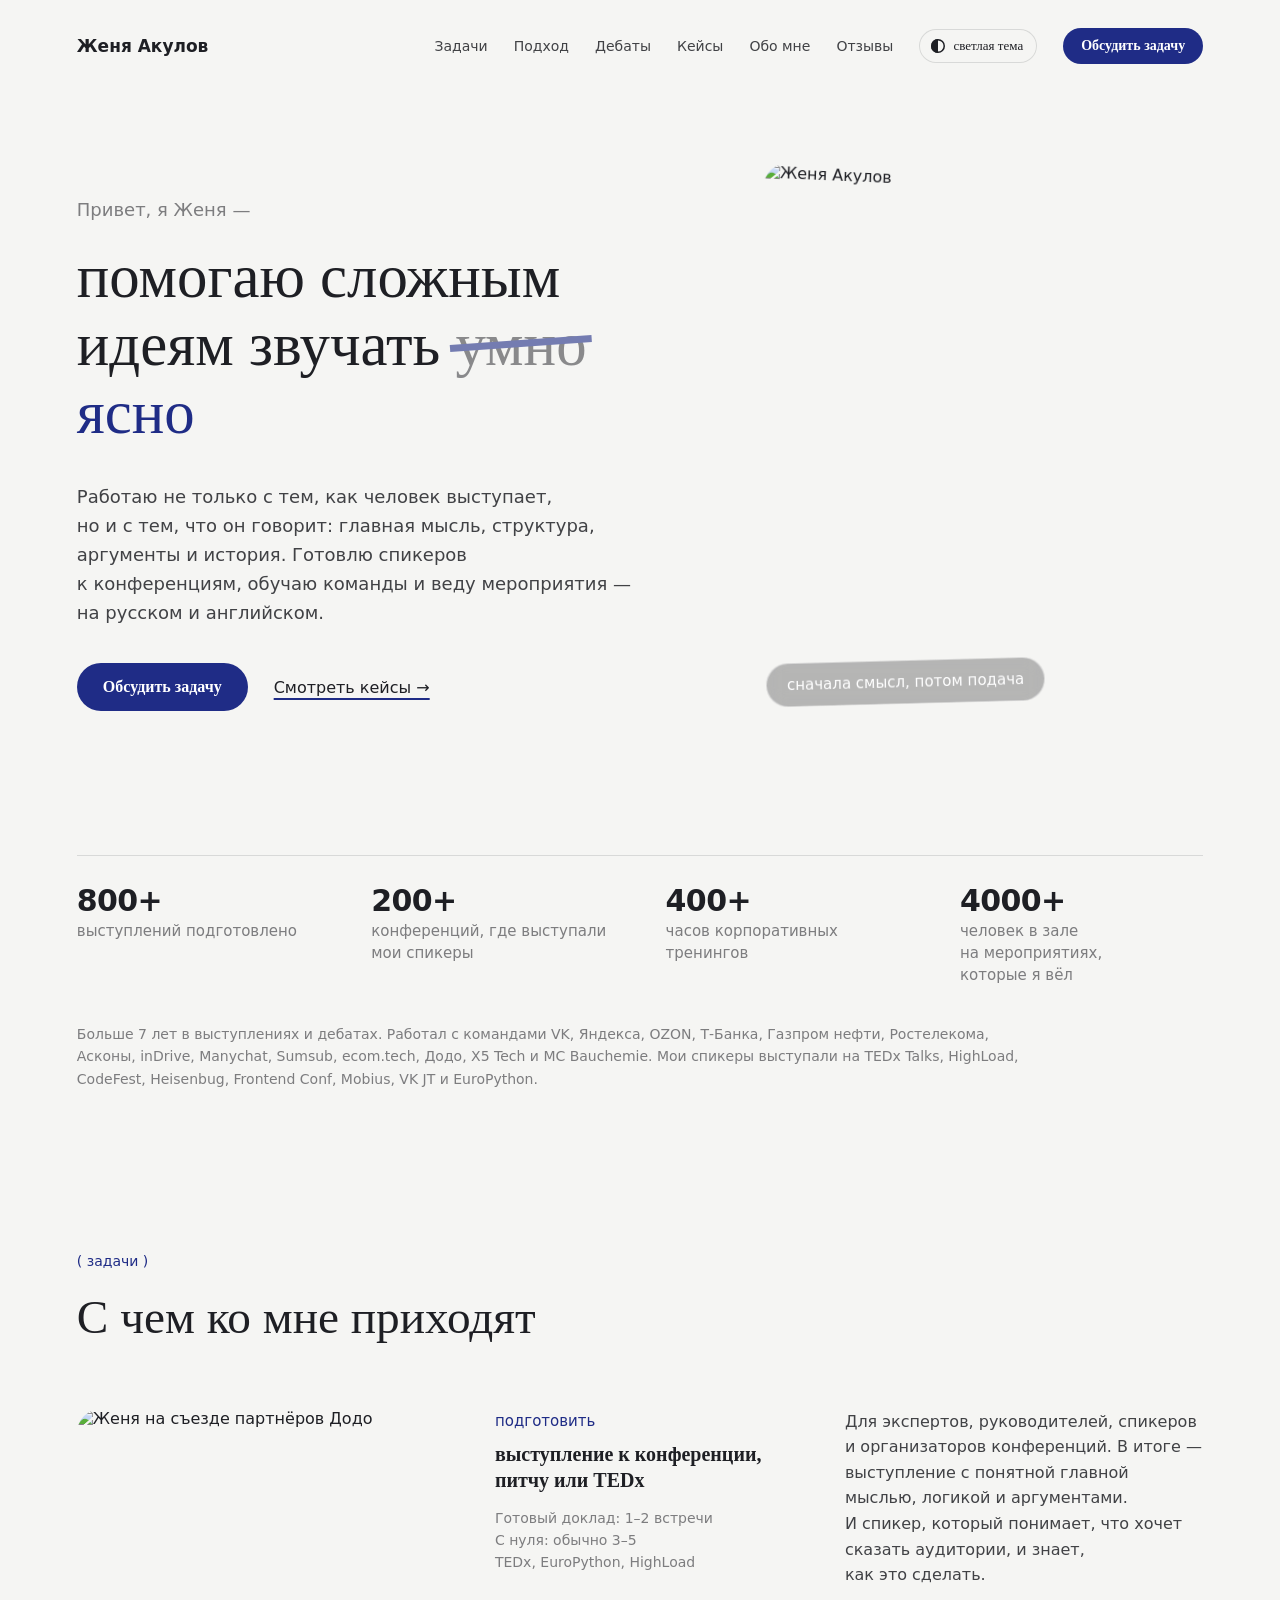
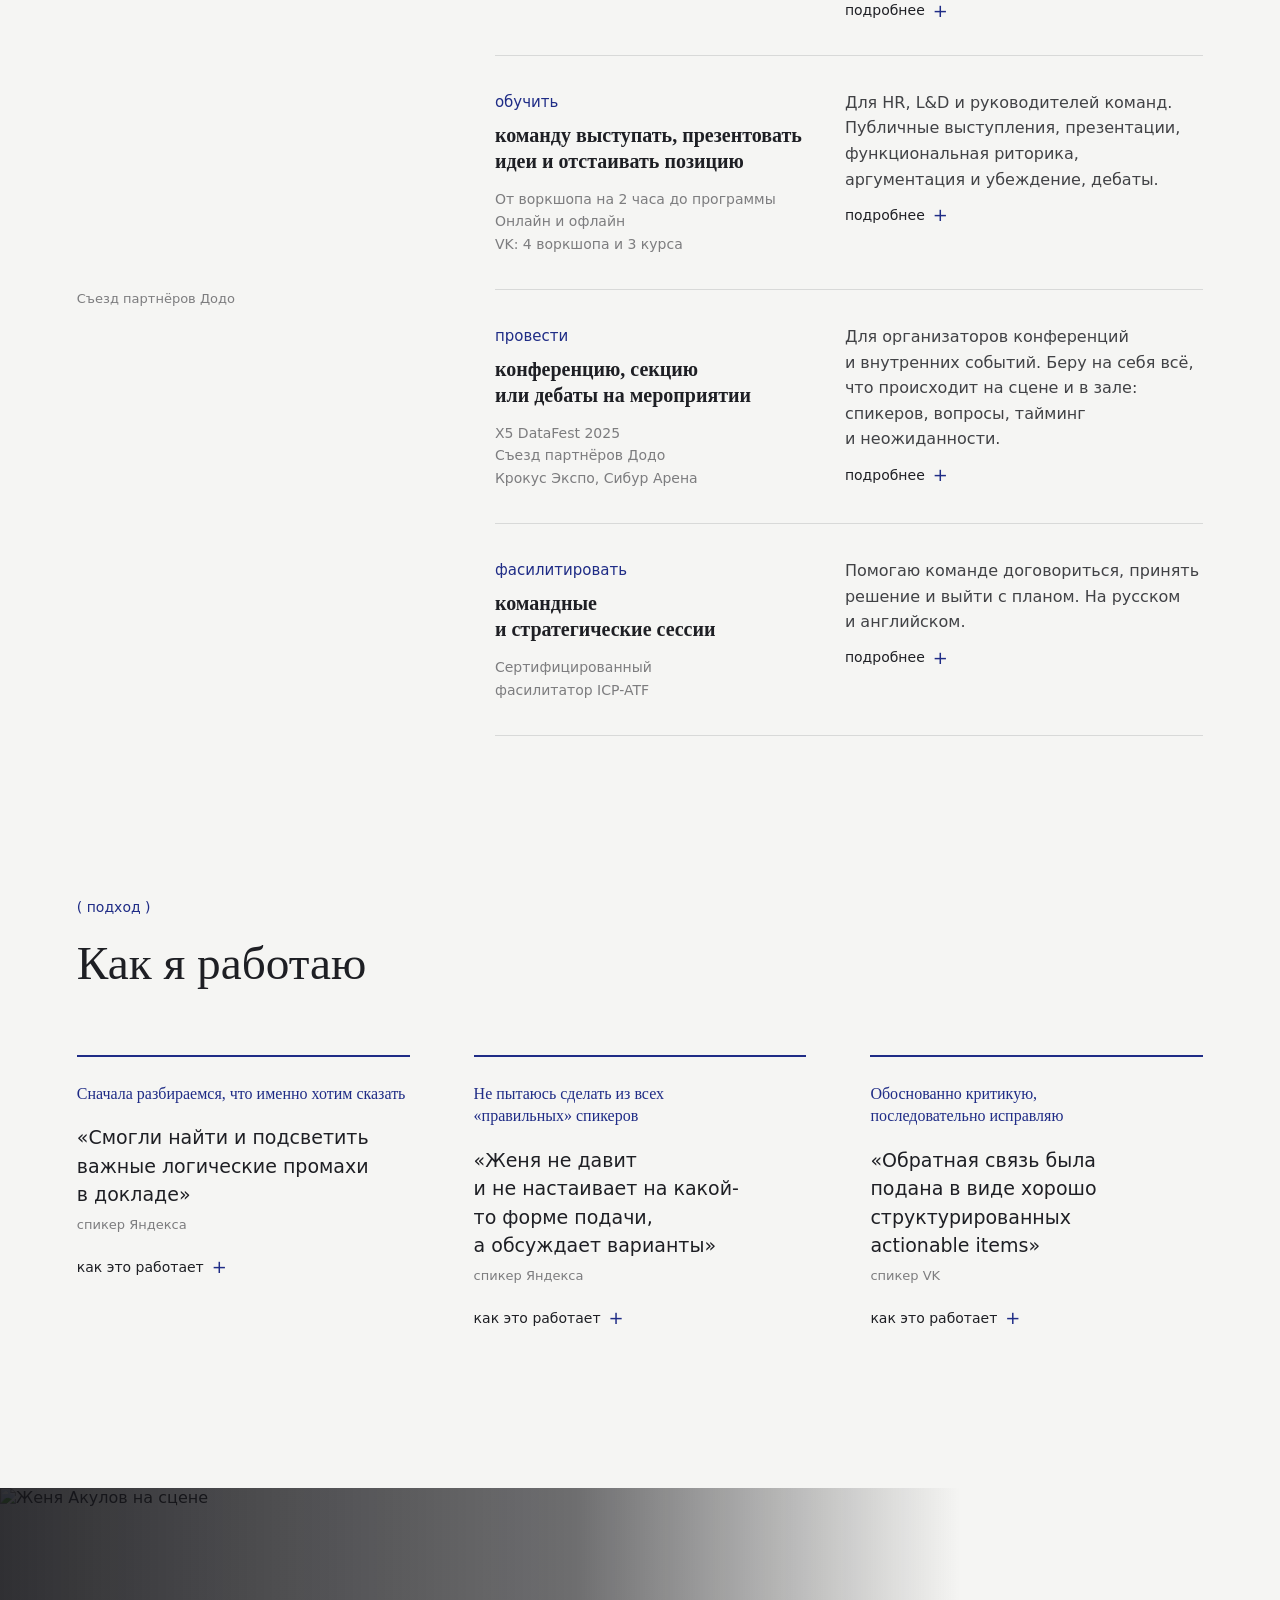
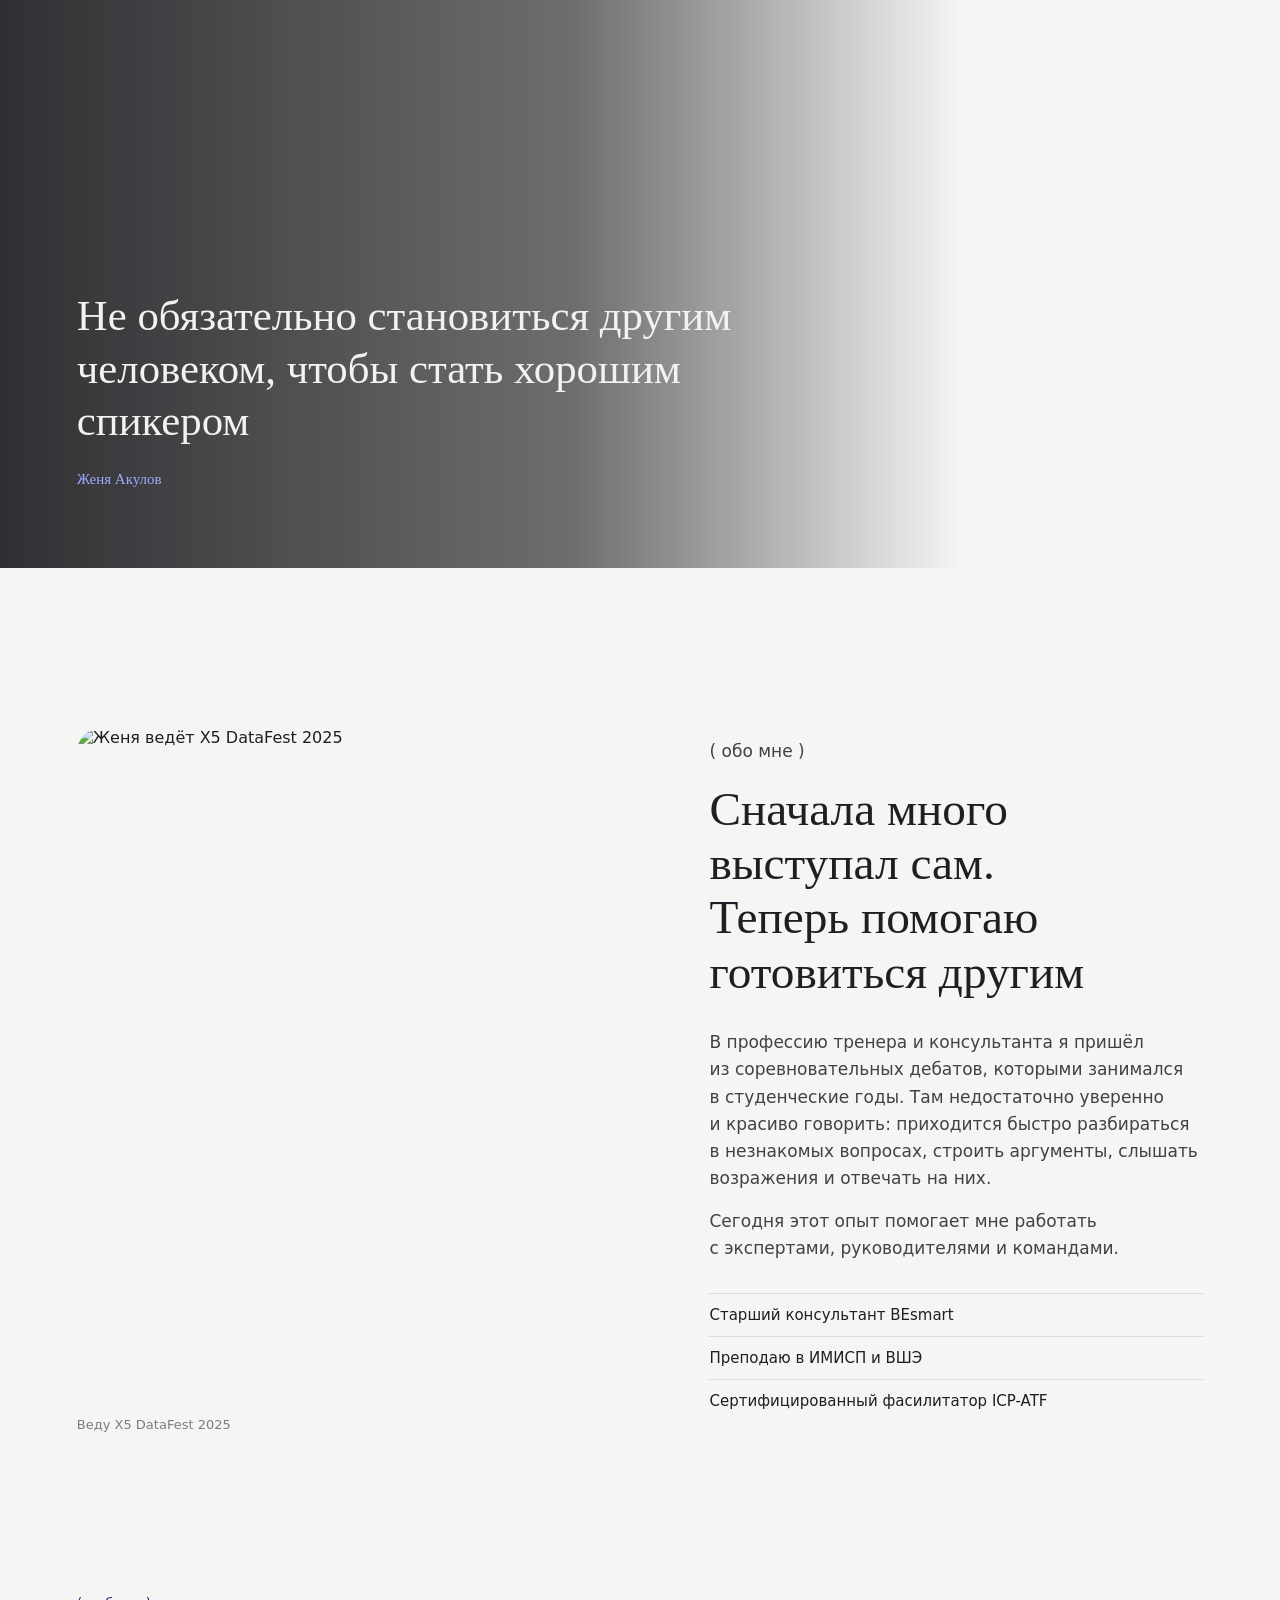
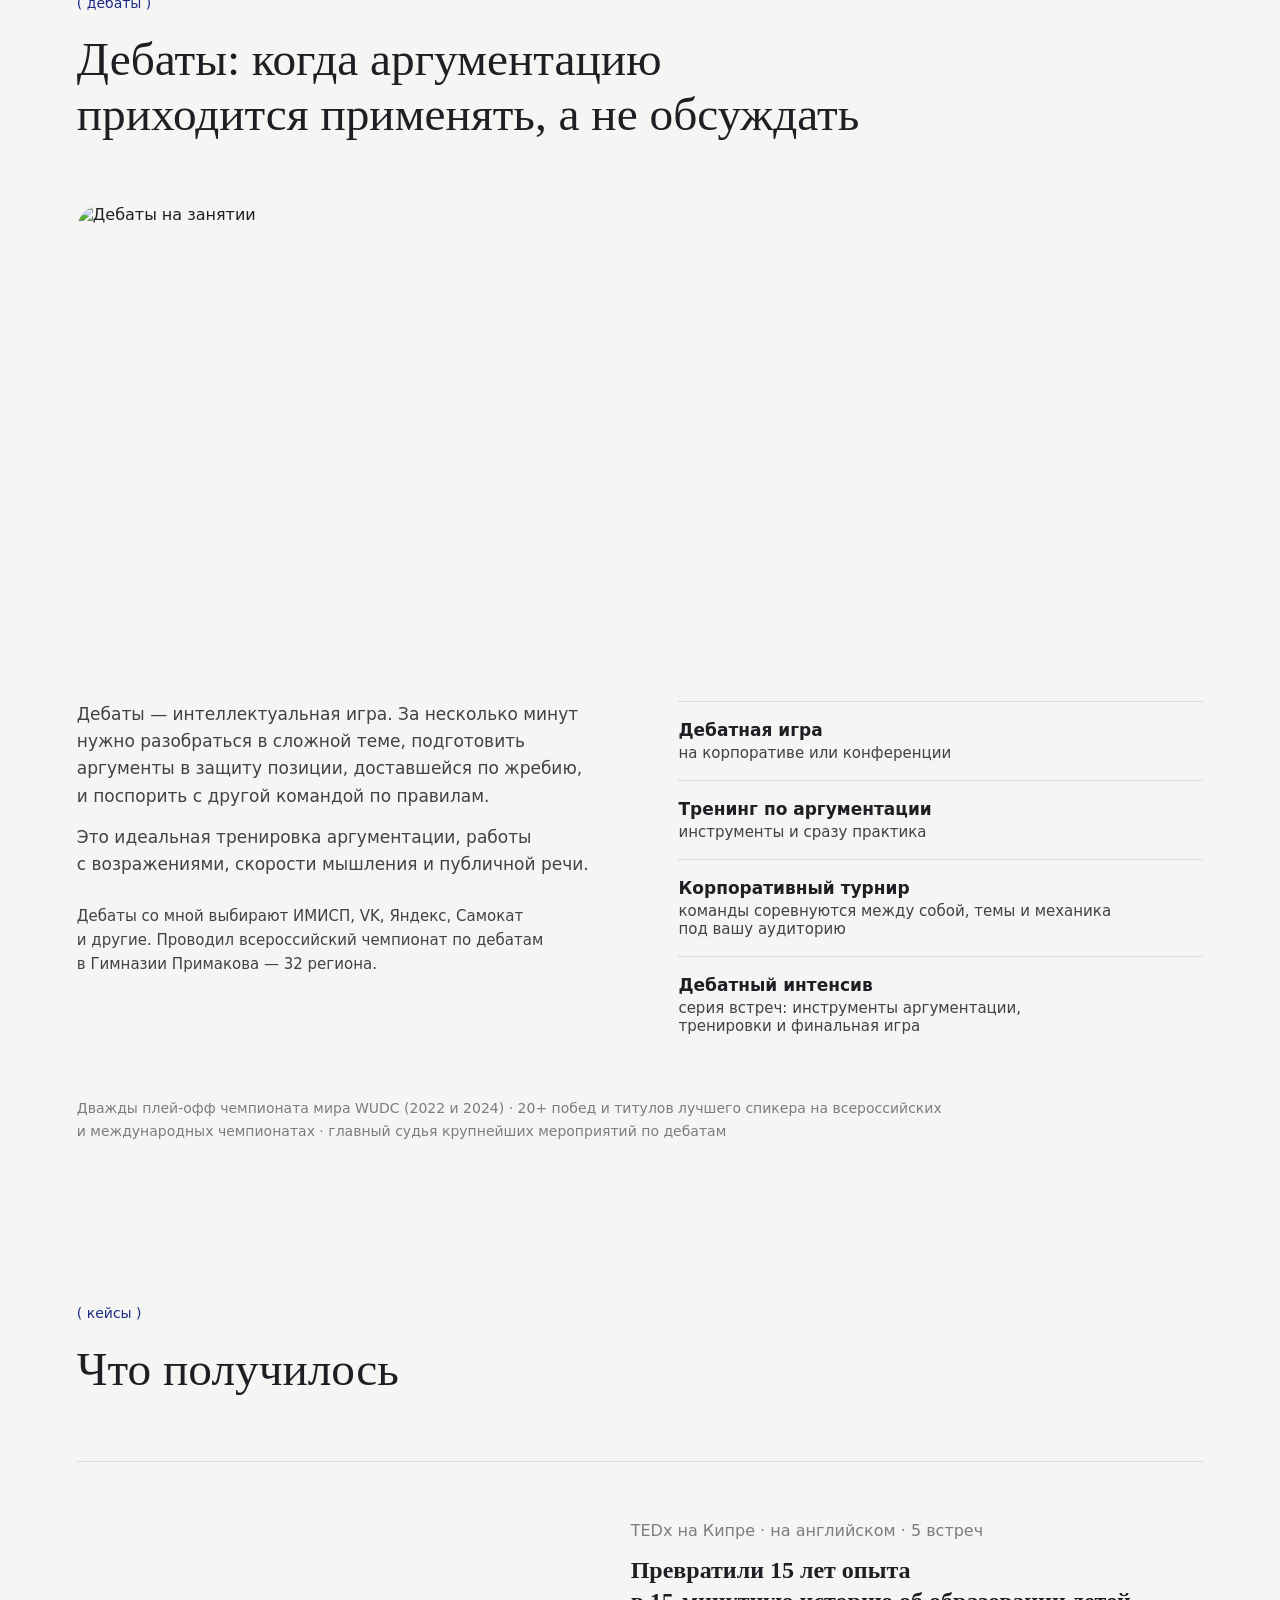
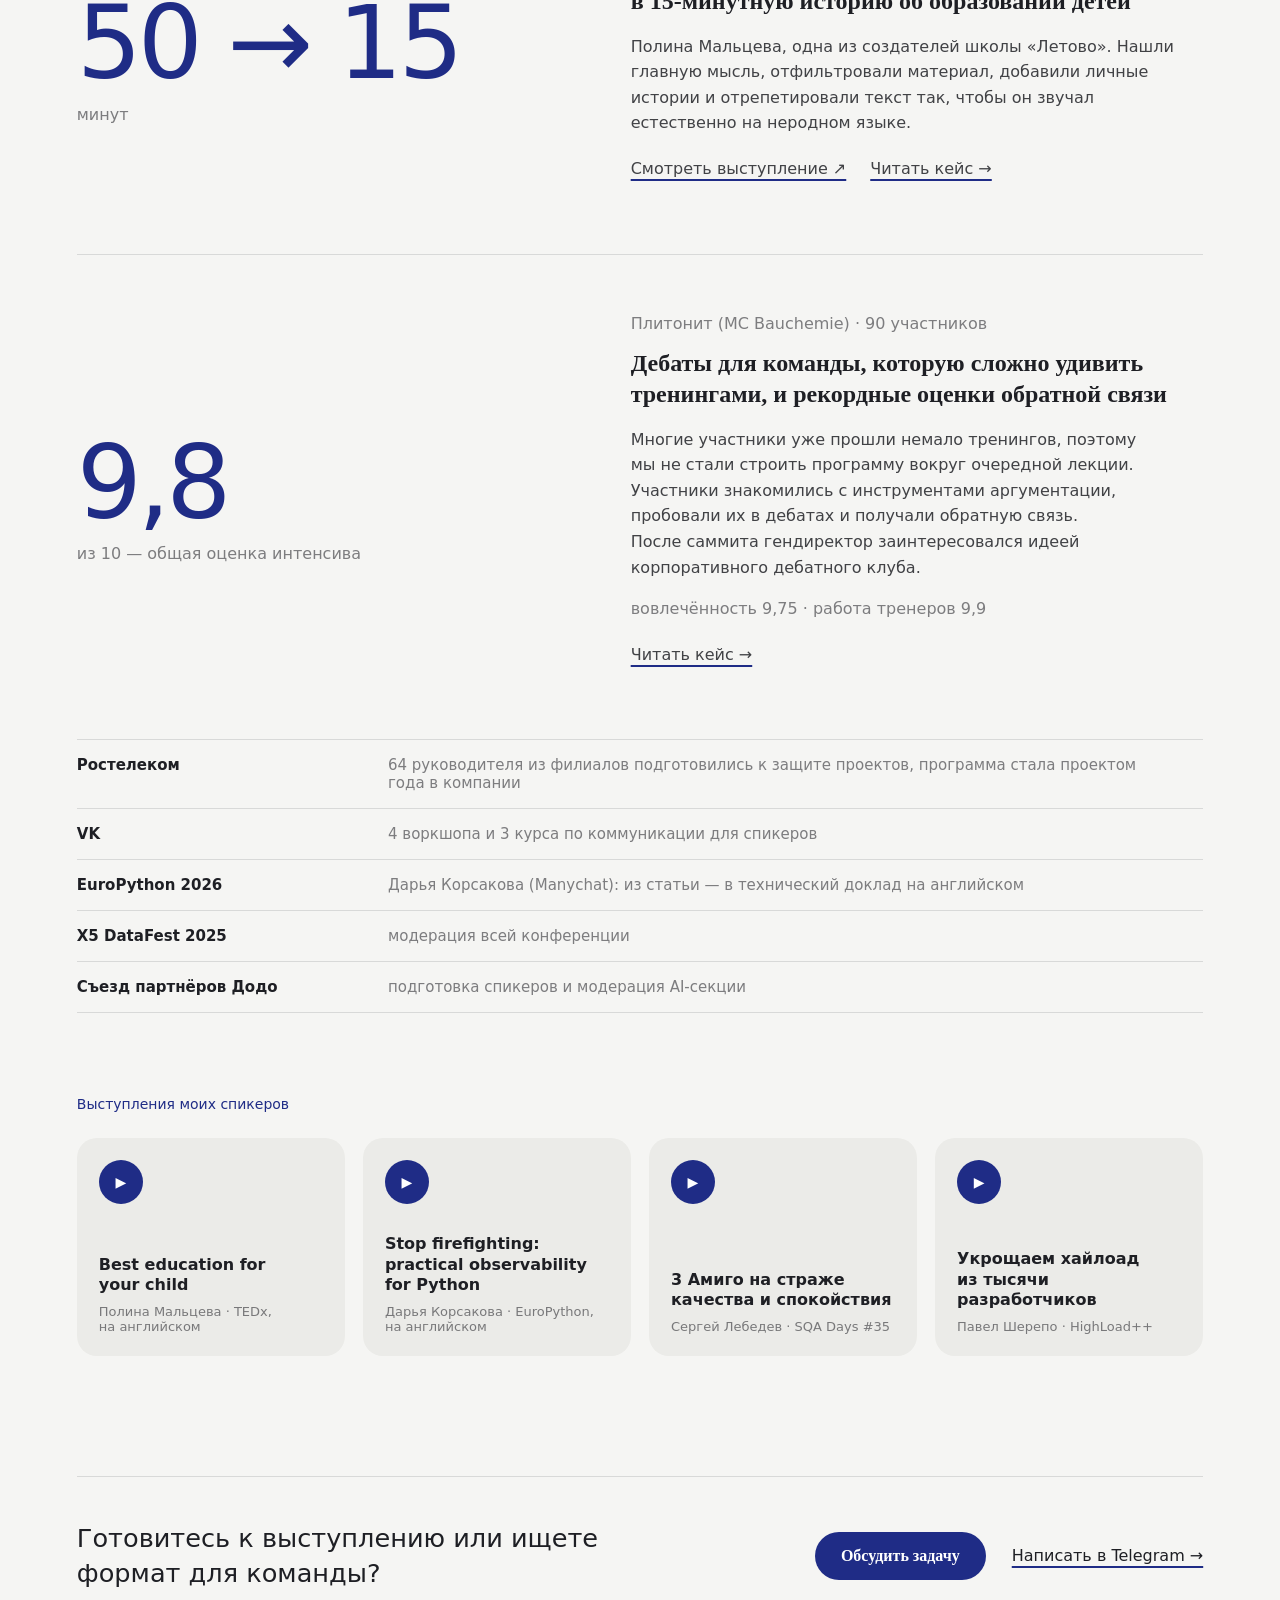
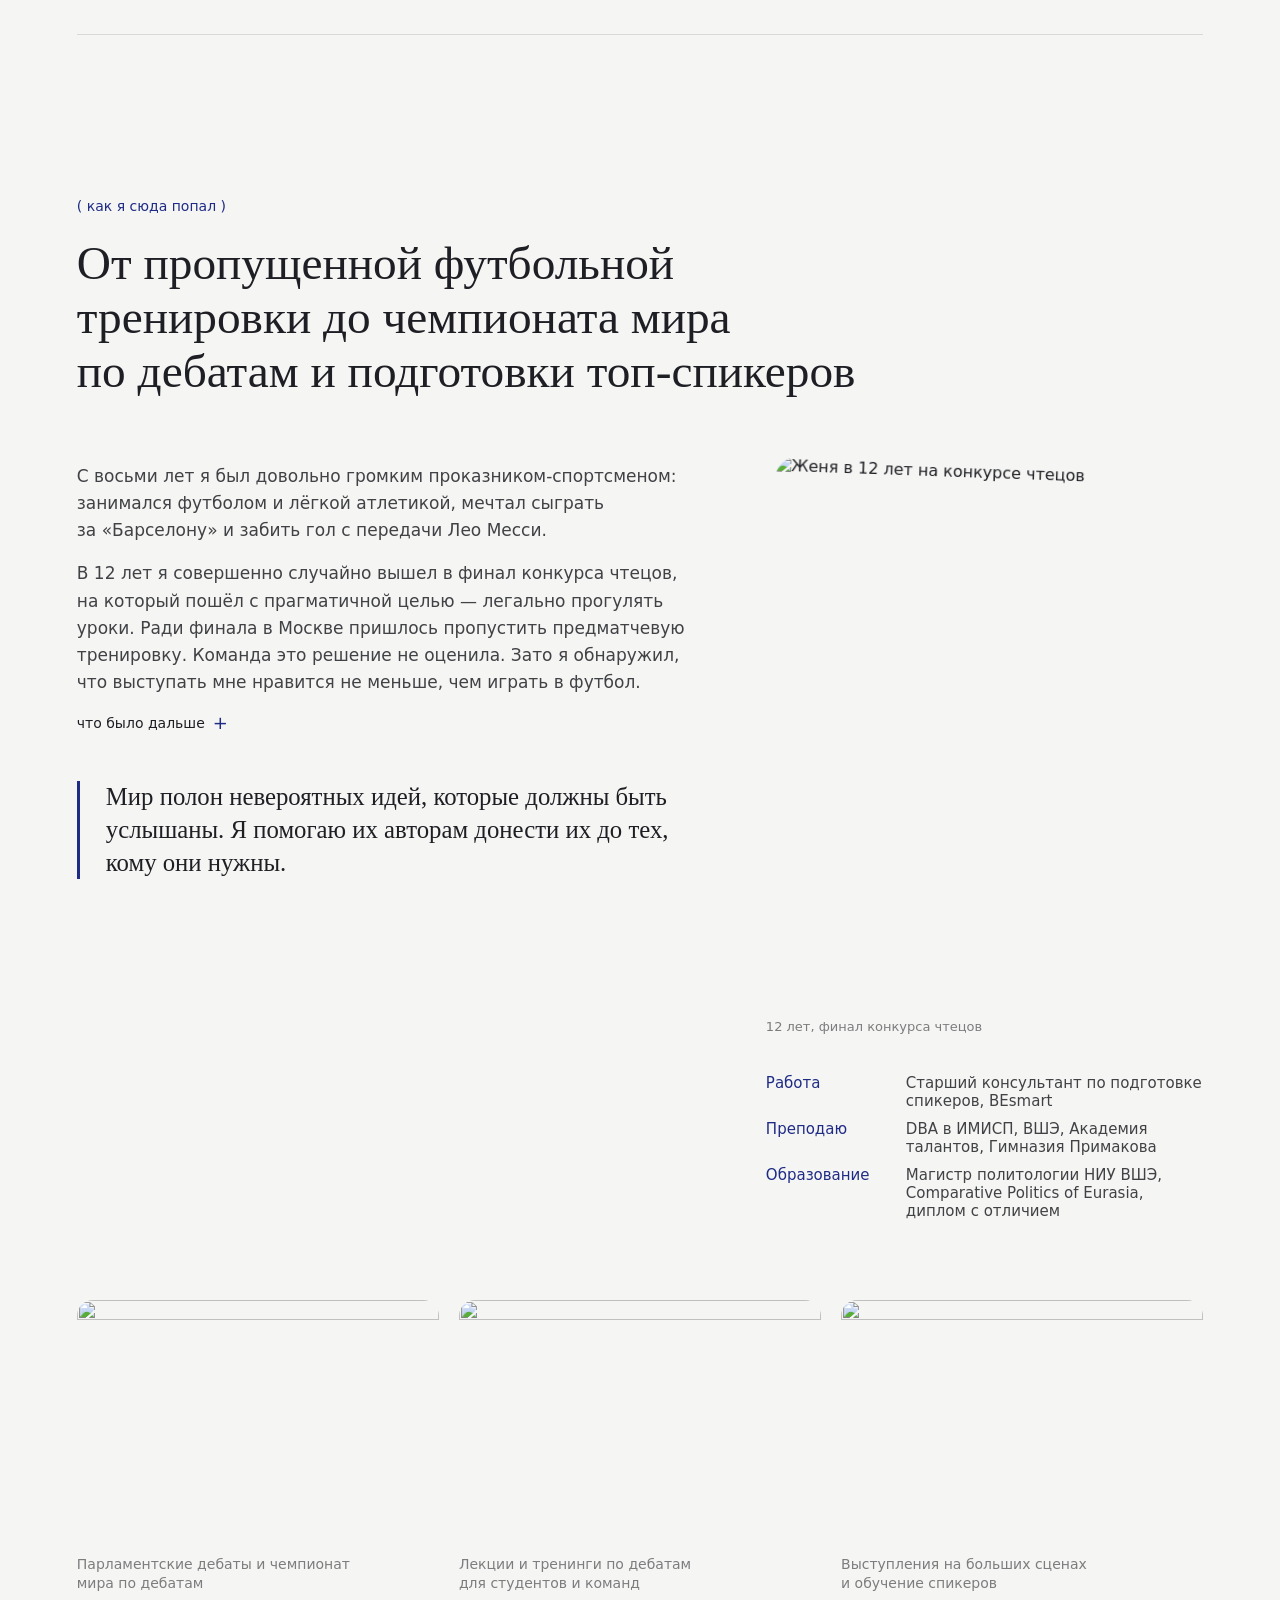
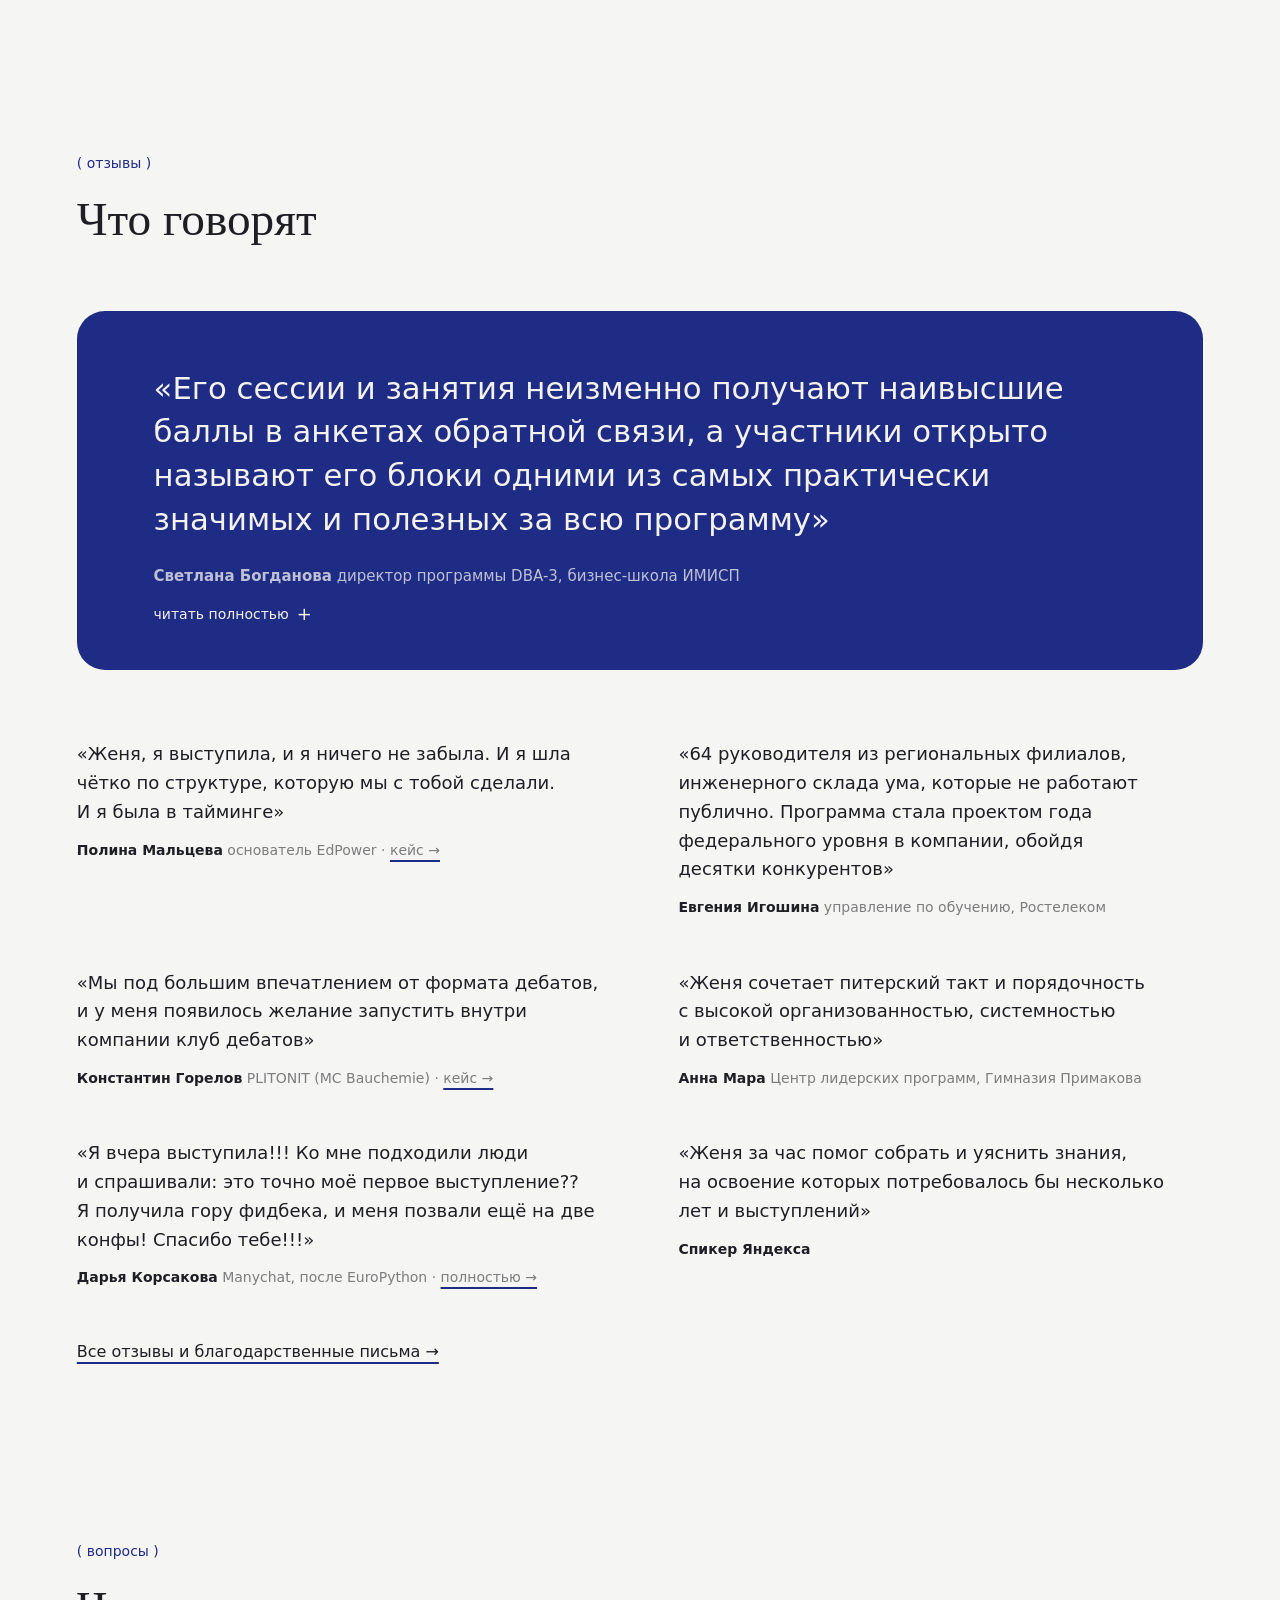
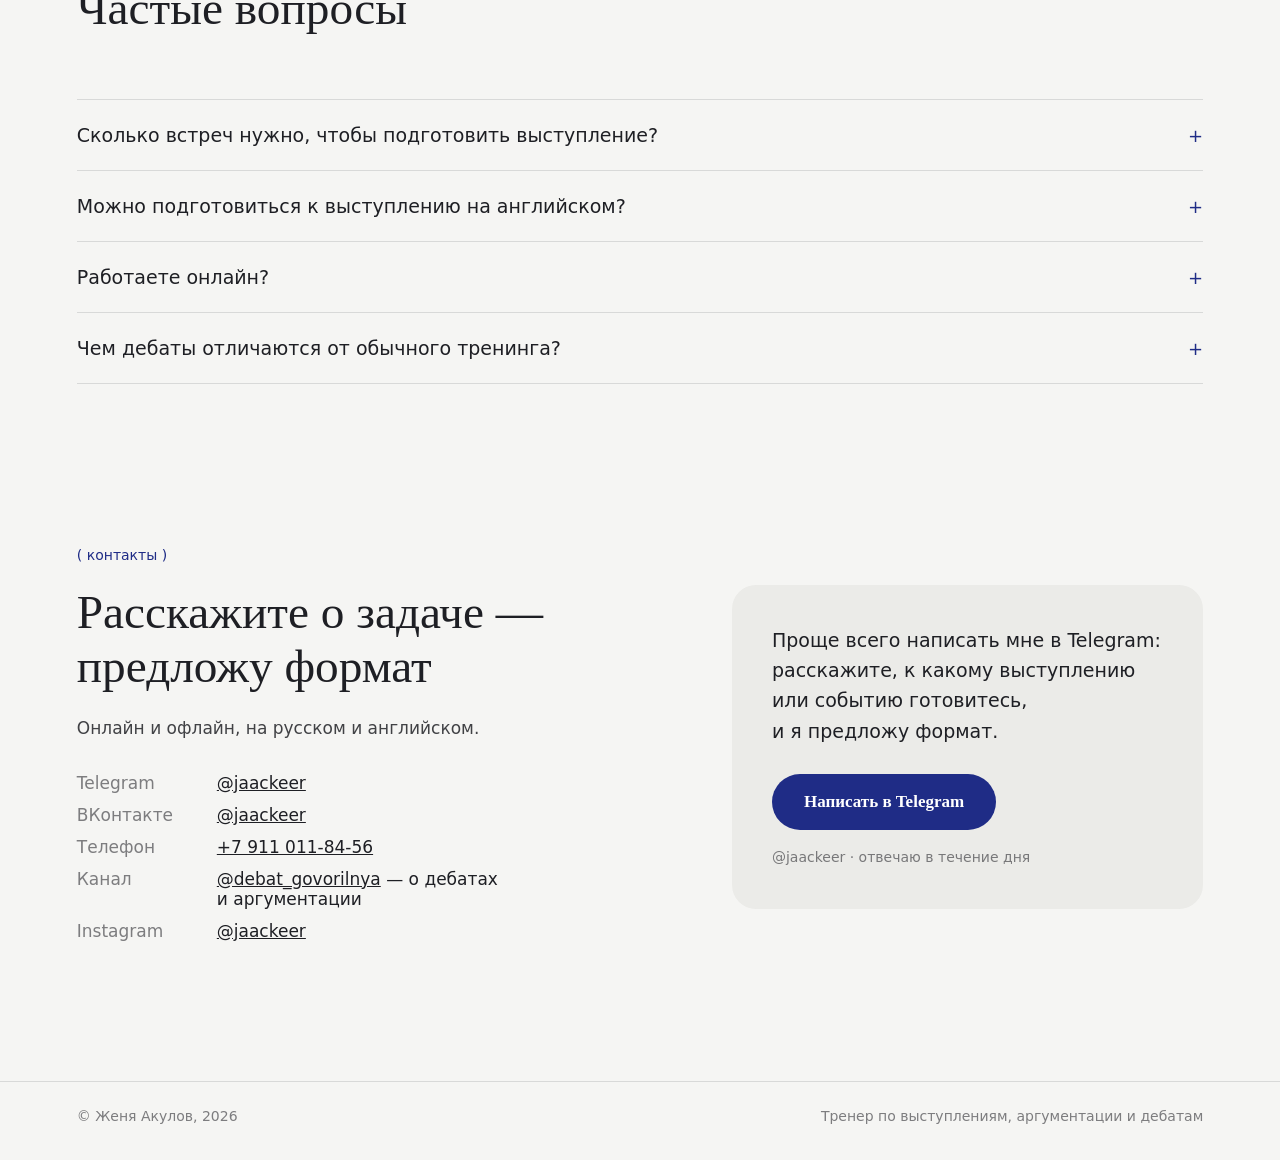
==== index.html @ c0233791 "Add files via upload" ====
<!doctype html><html lang="ru"><head><meta charset="utf-8"><meta name="viewport" content="width=device-width,initial-scale=1"><title>Женя Акулов&nbsp;— тренер по&nbsp;выступлениям, аргументации и&nbsp;дебатам</title><style>@font-face{font-family:'Golos Text';font-weight:400;font-display:swap;src:url(fonts/golos-text-cyrillic-400-normal.woff2) format('woff2');unicode-range:U+0301,U+0400-045F,U+0490-0491,U+04B0-04B1,U+2116}
@font-face{font-family:'Golos Text';font-weight:400;font-display:swap;src:url(fonts/golos-text-latin-400-normal.woff2) format('woff2');unicode-range:U+0000-00FF,U+0131,U+0152-0153,U+02BB-02BC,U+02C6,U+02DA,U+02DC,U+0304,U+0308,U+0329,U+2000-206F,U+20AC,U+2122,U+2191,U+2193,U+2212,U+2215,U+FEFF,U+FFFD}
@font-face{font-family:'Golos Text';font-weight:500;font-display:swap;src:url(fonts/golos-text-cyrillic-500-normal.woff2) format('woff2');unicode-range:U+0301,U+0400-045F,U+0490-0491,U+04B0-04B1,U+2116}
@font-face{font-family:'Golos Text';font-weight:500;font-display:swap;src:url(fonts/golos-text-latin-500-normal.woff2) format('woff2');unicode-range:U+0000-00FF,U+0131,U+0152-0153,U+02BB-02BC,U+02C6,U+02DA,U+02DC,U+0304,U+0308,U+0329,U+2000-206F,U+20AC,U+2122,U+2191,U+2193,U+2212,U+2215,U+FEFF,U+FFFD}
@font-face{font-family:'Golos Text';font-weight:600;font-display:swap;src:url(fonts/golos-text-cyrillic-600-normal.woff2) format('woff2');unicode-range:U+0301,U+0400-045F,U+0490-0491,U+04B0-04B1,U+2116}
@font-face{font-family:'Golos Text';font-weight:600;font-display:swap;src:url(fonts/golos-text-latin-600-normal.woff2) format('woff2');unicode-range:U+0000-00FF,U+0131,U+0152-0153,U+02BB-02BC,U+02C6,U+02DA,U+02DC,U+0304,U+0308,U+0329,U+2000-206F,U+20AC,U+2122,U+2191,U+2193,U+2212,U+2215,U+FEFF,U+FFFD}
@font-face{font-family:'Golos Text';font-weight:700;font-display:swap;src:url(fonts/golos-text-cyrillic-700-normal.woff2) format('woff2');unicode-range:U+0301,U+0400-045F,U+0490-0491,U+04B0-04B1,U+2116}
@font-face{font-family:'Golos Text';font-weight:700;font-display:swap;src:url(fonts/golos-text-latin-700-normal.woff2) format('woff2');unicode-range:U+0000-00FF,U+0131,U+0152-0153,U+02BB-02BC,U+02C6,U+02DA,U+02DC,U+0304,U+0308,U+0329,U+2000-206F,U+20AC,U+2122,U+2191,U+2193,U+2212,U+2215,U+FEFF,U+FFFD}
@font-face{font-family:'Dela Gothic One';font-weight:400;font-display:swap;src:url(fonts/dela-gothic-one-cyrillic-400-normal.woff2) format('woff2');unicode-range:U+0301,U+0400-045F,U+0490-0491,U+04B0-04B1,U+2116}
@font-face{font-family:'Dela Gothic One';font-weight:400;font-display:swap;src:url(fonts/dela-gothic-one-latin-400-normal.woff2) format('woff2');unicode-range:U+0000-00FF,U+0131,U+0152-0153,U+02BB-02BC,U+02C6,U+02DA,U+02DC,U+0304,U+0308,U+0329,U+2000-206F,U+20AC,U+2122,U+2191,U+2193,U+2212,U+2215,U+FEFF,U+FFFD}
@font-face{font-family:'Gearz';font-weight:700;src:url(fonts/gearz-b.woff2) format('woff2')}
*{box-sizing:border-box}html,body{margin:0}
body{background:transparent;font-family:'Golos Text',system-ui,sans-serif;-webkit-font-smoothing:antialiased}
.page{max-width:1440px;margin:0 auto}
.tool{position:sticky;top:0;z-index:50;display:flex;flex-wrap:wrap;gap:8px 18px;padding:10px 16px;background:rgba(24,24,27,.9);backdrop-filter:blur(10px)}
.tool>div{display:flex;gap:6px}
.tool button{font:500 14px 'Golos Text';border:0;border-radius:99px;padding:8px 14px;background:rgba(255,255,255,.1);color:#eee;cursor:pointer}
.tool button.on{background:#2F43C4;color:#fff}
@media (max-width:700px){.tool{position:static}}

.f-gearz{--disp:'Gearz';--dw:700;--ls:-.01em;--k:1}
.f-dela{--disp:'Dela Gothic One';--dw:400;--ls:-.01em;--k:.88}

.dark{--bg:#232327;--sf:#2D2D32;--ink:#F4F2EE;--mut:rgba(244,242,238,.8);--mut2:rgba(244,242,238,.55);--line:rgba(244,242,238,.13);--acc:#3D52D6;--acct:#9AA8FF;--hl:#1F2C86;--hlt:#F4F2EE;--btn:#2F43C4;--btnt:#FFFFFF}
.light{--bg:#F5F5F3;--sf:#EBEBE8;--ink:#1E1F24;--mut:rgba(30,31,36,.84);--mut2:rgba(30,31,36,.56);--line:rgba(30,31,36,.13);--acc:#1F2C86;--acct:#1F2C86;--hl:#1F2C86;--hlt:#F4F2EE;--btn:#1F2C86;--btnt:#FFFFFF}

.site{container-type:inline-size;background:var(--bg);color:var(--ink);overflow:hidden}
.site a{color:inherit;cursor:pointer}
.site h1,.site h2{font-family:var(--disp);font-weight:var(--dw);letter-spacing:var(--ls)}
.site h3{font:600 20px/1.3 'Golos Text';margin:0}
.site p{line-height:1.6}
img{display:block;max-width:100%}figure{margin:0}figcaption{font-size:13px;color:var(--mut);margin-top:10px}
.btn{display:inline-flex;align-items:center;white-space:nowrap;padding:15px 26px;border-radius:99px;font:600 16px 'Golos Text';text-decoration:none;border:0;cursor:pointer;background:var(--btn);color:var(--btnt)!important}
.btn.sm{padding:10px 18px;font-size:14px}
.lnk,.u{font-weight:500;text-decoration:underline;text-decoration-color:var(--acc);text-decoration-thickness:2px;text-underline-offset:5px}
.row{display:flex;gap:26px;align-items:center;flex-wrap:wrap}
.lbl{font-size:14px;color:var(--acct);margin:0 0 18px}

.nav{display:flex;align-items:center;gap:26px;padding:28px 6cqw}
.nav .logo{font-weight:600;font-size:17px;margin-right:auto}
.nav .links{display:flex;gap:26px;font-size:14px;color:var(--mut)}
.h{display:grid;grid-template-columns:1.3fr 1fr;gap:7cqw;padding:80px 6cqw 120px;align-items:center}
.hi{font-size:18px;color:var(--mut);margin:0 0 18px}
.site h1{font-size:calc(clamp(42px,5.4cqw,80px)*var(--k));line-height:1.04;margin:0 0 36px}
.acc{color:var(--acct)}
.strike{position:relative;color:var(--mut);opacity:.6;white-space:nowrap;margin-right:.15em}
.strike::after{content:'';position:absolute;left:-4%;right:-4%;top:50%;height:.11em;background:var(--acc);transform:rotate(-4deg)}
.lead{font-size:18px;color:var(--mut);max-width:560px;margin:0 0 36px}
.hph{position:relative;transform:rotate(2.5deg)}
.hph img{width:100%;aspect-ratio:4/5;object-fit:cover;object-position:50% 22%;border-radius:24px}
.glass{position:absolute;left:24px;bottom:28px;padding:12px 20px;border-radius:99px;font-size:15px;font-weight:500;color:#fff;background:rgba(35,35,39,.3);border:1px solid rgba(255,255,255,.45);backdrop-filter:blur(10px);-webkit-backdrop-filter:blur(10px);transform:rotate(-4deg)}
.facts{display:grid;grid-template-columns:repeat(4,1fr);gap:4cqw;padding:0 6cqw;border-top:1px solid var(--line);margin:0 6cqw;padding:28px 0 0}
.facts p{margin:0;font-size:15px;color:var(--mut);line-height:1.45}.facts b{display:block;font-size:30px;font-weight:600;color:var(--ink);margin-bottom:4px;letter-spacing:-.02em}
.logos{padding:36px 6cqw 0;margin:0;font-size:14px;color:var(--mut);max-width:1100px}

section{padding:160px 6cqw 0}
section>h2,.ag h2,.cg h2{font-size:calc(clamp(34px,4.2cqw,62px)*var(--k));line-height:1.05;margin:0 0 64px;max-width:1000px}

.trow{display:grid;grid-template-columns:160px 1fr 1.2fr;gap:4cqw;padding:34px 0;border-top:1px solid var(--line)}
.trow:last-child{border-bottom:1px solid var(--line)}
.tk{margin:2px 0 0;font-size:15px;color:var(--acct)}
.tm h3{margin-bottom:14px}.meta{margin:0;font-size:14px;color:var(--mut);line-height:1.6}
.td p{margin:0 0 12px;font-size:16px;color:var(--mut)}
details summary{list-style:none;cursor:pointer;font-size:14px;font-weight:500;color:var(--ink);display:inline-flex;gap:8px;align-items:center}
details summary::-webkit-details-marker{display:none}
details summary::after{content:'+';font-size:18px;transition:transform .2s;color:var(--acct)}
details[open] summary::after{transform:rotate(45deg)}
details p,details ol{font-size:15px;color:var(--mut);line-height:1.6;margin:12px 0 0}details ol{padding-left:18px}

.pcols{display:grid;grid-template-columns:repeat(3,1fr);gap:5cqw}
.pc{border-top:2px solid var(--acc);padding-top:26px}
.pc h3{font-size:21px;margin-bottom:16px}
.pc>p{font-size:16px;color:var(--mut);margin:0 0 14px}
.pc .q{margin:26px 0 0;font-size:15px;font-style:italic;color:var(--ink)}.pc .q span{display:block;font-style:normal;font-size:13px;color:var(--mut);margin-top:6px}

.ag{display:grid;grid-template-columns:1.1fr 1fr;gap:7cqw;align-items:center}
.ag .big img{width:100%;aspect-ratio:4/5;object-fit:cover;border-radius:24px}
.ag h2{margin-bottom:30px}
.ag p{font-size:17px;color:var(--mut);margin:0 0 16px;max-width:560px}
.dash{list-style:none;padding:0;margin:30px 0 0}.dash li{padding:12px 0;border-top:1px solid var(--line);font-size:15px}

.wide img{width:100%;height:440px;object-fit:cover;border-radius:24px}
.dg{display:grid;grid-template-columns:1fr 1fr;gap:6cqw;margin-top:56px}
.dg p{font-size:17px;color:var(--mut);margin:0 0 14px}
.dg .small{font-size:15px;margin-top:26px}
.fl{margin:0}.fl dt{font-weight:600;font-size:17px;padding-top:18px;border-top:1px solid var(--line)}.fl dd{margin:4px 0 18px;color:var(--mut);font-size:15px}
.cred2{margin:44px 0 0;font-size:14px;color:var(--mut);max-width:900px}

.cases article{display:grid;grid-template-columns:1fr 1.2fr;gap:6cqw;align-items:center;padding:56px 0;border-top:1px solid var(--line)}
.cases .num{margin:0;font-size:clamp(64px,8cqw,124px);font-weight:400;line-height:.9;letter-spacing:-.04em;color:var(--acct)}.num small{display:block;font-size:16px;letter-spacing:0;color:var(--mut);margin-top:12px}
.tag{font-size:13px;color:var(--mut);margin:0 0 12px}
.cases h3{font-size:24px;line-height:1.25;margin-bottom:16px}
.cases article p{font-size:16px;color:var(--mut)}
.c2 img{width:100%;aspect-ratio:4/3;object-fit:cover;border-radius:24px}
.cases .score{font-size:30px;font-weight:600;color:var(--ink)!important;margin:18px 0 0}.score span{display:block;font-size:14px;font-weight:400;color:var(--mut)}
.row2{display:flex;gap:24px;margin-top:20px}
.mini{list-style:none;padding:0;margin:0;border-top:1px solid var(--line)}
.mini li{display:grid;grid-template-columns:260px 1fr;gap:4cqw;padding:16px 0;border-bottom:1px solid var(--line);font-size:15px}.mini span{color:var(--mut)}

.sg{display:grid;grid-template-columns:.8fr 1.3fr;gap:6cqw;align-items:start}
.sg img{width:100%;aspect-ratio:4/5;object-fit:cover;border-radius:24px;transform:rotate(-2deg)}
.sg p{font-size:17px;color:var(--mut);margin:0 0 16px}
.edu{display:grid;grid-template-columns:120px 1fr;gap:10px 20px;margin:34px 0 0;font-size:15px}.edu dt{color:var(--acct)}.edu dd{margin:0;color:var(--mut)}
.tl{list-style:none;padding:0;margin:80px 0 0;display:grid;grid-template-columns:repeat(4,1fr);gap:20px}
.tl img{width:100%;aspect-ratio:3/2;object-fit:cover;border-radius:16px;margin-bottom:12px}.tl span{font-size:14px;color:var(--mut)}

.bq{margin:0 0 70px;padding:56px 6cqw 46px;border-radius:28px;background:var(--hl);color:var(--hlt)}
.bq>p{font-size:clamp(22px,2.4cqw,32px);line-height:1.35;margin:0 0 26px;font-weight:500;max-width:1000px}
.bq footer{font-size:15px;opacity:.75;margin-bottom:18px}.bq summary{color:var(--hlt)}.bq summary::after{color:var(--hlt)}.bq details p{color:var(--hlt);opacity:.8;max-width:900px}
.sqs{display:grid;grid-template-columns:1fr 1fr;gap:50px 6cqw;margin-bottom:50px}
.sq p{margin:0;font-size:18px;line-height:1.55}.sq .w{font-size:14px;color:var(--mut);margin-top:12px}.sq .w b{color:var(--ink);font-weight:600}

.qs details{display:block;border-top:1px solid var(--line);padding:24px 0}.qs details:last-child{border-bottom:1px solid var(--line)}
.qs summary{font-size:19px;display:flex;justify-content:space-between;width:100%}.qs details p{font-size:16px;max-width:760px}
.contact{padding-bottom:140px}
.cg{display:grid;grid-template-columns:1.2fr 1fr;gap:7cqw}
.cg h2{margin-bottom:22px}.cg p{font-size:17px;color:var(--mut);margin:0 0 30px}
.cl{display:grid;grid-template-columns:120px 1fr;gap:12px 20px;margin:0;font-size:17px}.cl dt{color:var(--mut)}.cl dd{margin:0}
form{display:flex;flex-direction:column;gap:6px;padding-top:6px}
form input,form textarea{font:17px 'Golos Text';padding:16px 0;border:0;border-bottom:1px solid var(--line);background:transparent;color:var(--ink);outline:0}
form input::placeholder,form textarea::placeholder{color:var(--mut)}
form .btn{margin-top:26px;align-self:flex-start}form small{font-size:12px;color:var(--mut);margin-top:12px}
.foot{display:flex;justify-content:space-between;flex-wrap:wrap;gap:8px;padding:26px 6cqw 36px;font-size:14px;color:var(--mut);border-top:1px solid var(--line)}

@container (max-width:760px){
 .nav{padding:18px 20px}.nav .links{display:none}
 .h,.ag,.dg,.cases article,.sg,.cg,.pcols,.sqs{grid-template-columns:1fr}
 .h{padding:30px 20px 70px;gap:44px}.hph{transform:rotate(1.5deg);margin:0 6px}
 .facts{grid-template-columns:1fr 1fr;margin:0 20px;gap:22px}.logos{padding:28px 20px 0}
 section{padding:100px 20px 0}section>h2,.ag h2,.cg h2{margin-bottom:40px}
 .trow{grid-template-columns:1fr;gap:10px}
 .mini li{grid-template-columns:1fr;gap:4px}
 .wide img{height:240px}.tl{grid-template-columns:1fr 1fr}
 .bq{padding:36px 22px}.contact{padding-bottom:80px}.foot{padding:22px 20px}
 .cases article{gap:26px}
}

figcaption,.meta,.tag,.facts p,.logos,.mini span,.sq .w,.foot,.cred2,.tl span,.pc .q span,form small,.cl dt,.hi,.num small{color:var(--mut2)!important}
.facts b,.sq .w b{color:var(--ink)!important}
.sg{grid-template-columns:1.4fr 1fr}
.bigq{position:relative;margin-top:160px;height:680px;overflow:hidden}
.bigq img{width:100%;height:100%;object-fit:cover;object-position:80% 30%}
.bigq::after{content:'';position:absolute;inset:0;background:linear-gradient(90deg,rgba(20,20,24,.88) 0%,rgba(20,20,24,.6) 45%,rgba(20,20,24,0) 75%)}
.bigq blockquote{position:absolute;z-index:2;left:6cqw;bottom:80px;margin:0;max-width:640px;color:#F4F2EE;font-family:var(--disp);font-weight:var(--dw);letter-spacing:var(--ls);font-size:calc(clamp(30px,3.8cqw,56px)*var(--k));line-height:1.08}
.bigq blockquote span{display:block;font:400 15px 'Golos Text';letter-spacing:0;color:#9AA8FF;margin-top:24px}
.mid{margin:120px 6cqw 0;padding:44px 0;border-top:1px solid var(--line);border-bottom:1px solid var(--line);display:flex;justify-content:space-between;align-items:center;gap:30px;flex-wrap:wrap}
.mid p{margin:0;font-size:clamp(20px,2cqw,26px);font-weight:500;max-width:560px;line-height:1.35}
.cases .c2{grid-template-columns:1fr 1.2fr}
@container (max-width:760px){.bigq{height:520px;margin-top:100px}.bigq img{object-position:78% 30%}.bigq::after{background:linear-gradient(0deg,rgba(20,20,24,.92) 0%,rgba(20,20,24,.5) 55%,rgba(20,20,24,0) 85%)}.bigq blockquote{left:20px;right:20px;bottom:40px}.mid{margin:80px 20px 0}.sg{grid-template-columns:1fr}}

.tg{display:grid;grid-template-columns:.8fr 1.6fr;gap:5cqw;align-items:start}
.tph{position:sticky;top:80px}.tph img{width:100%;aspect-ratio:3/4;object-fit:cover;object-position:60% 50%;border-radius:24px}
.rows .trow{grid-template-columns:1fr 1.15fr;gap:3cqw}
.rows .trow:first-child{border-top:0;padding-top:0}
.tm .tk{margin:0 0 8px}
.pc .q{margin:0 0 22px!important;font-size:19px!important;line-height:1.45;font-style:normal!important;color:var(--ink)}
.pc .q span{font-size:13px}
.pc h3{font-size:16px!important;font-weight:500!important;color:var(--acct);margin-bottom:18px}
.sbig img{width:100%;aspect-ratio:4/5;object-fit:cover;border-radius:24px;transform:rotate(2deg)}
.sbig{margin-bottom:40px}
.tl{grid-template-columns:repeat(3,1fr)}
@container (max-width:760px){.tg{grid-template-columns:1fr}.tph{position:static}.tph img{aspect-ratio:4/3}.rows .trow{grid-template-columns:1fr}.tl{grid-template-columns:1fr 1fr}}

.mq2{margin:44px 0 0;padding-left:22px;border-left:3px solid var(--acc);font-family:var(--disp);font-weight:var(--dw);letter-spacing:var(--ls);font-size:calc(clamp(22px,2.2cqw,30px)*var(--k));line-height:1.2;color:var(--ink);max-width:620px}
.tph img{object-position:58% 50%}

.nav a.logo{text-decoration:none;font-weight:600;font-size:17px;margin-right:auto}
.nav .links a{text-decoration:none}
.nav .links a:hover{color:var(--ink)}
.theme{font:500 13px 'Golos Text';color:var(--ink);background:transparent;border:0;box-shadow:inset 0 0 0 1px var(--line);border-radius:99px;padding:9px 14px 9px 34px;cursor:pointer;position:relative;white-space:nowrap}
.theme::before{content:'';position:absolute;left:12px;top:50%;width:14px;height:14px;margin-top:-7px;border-radius:50%;background:linear-gradient(90deg,var(--ink) 50%,transparent 50%);box-shadow:inset 0 0 0 1.5px var(--ink)}
.light .tt-l,.dark .tt-d{display:none}
.site{transition:background-color .35s,color .35s}
.rv-in{opacity:0;transform:translateY(22px);transition:opacity .7s ease,transform .7s cubic-bezier(.2,.7,.2,1)}
.rv-in.on{opacity:1;transform:none}
.strike.draw::after{transform-origin:left center;animation:strk .7s .5s cubic-bezier(.6,0,.2,1) both}
@keyframes strk{from{transform:rotate(-4deg) scaleX(0)}to{transform:rotate(-4deg) scaleX(1)}}
.lnk,.u,.btn{transition:opacity .2s,transform .2s}.btn:hover{transform:translateY(-1px)}
.vids{margin-top:80px}.vlab{font-size:14px;color:var(--acct);margin:0 0 22px}
.vg{display:grid;grid-template-columns:repeat(4,1fr);gap:18px}
.vc{display:flex;flex-direction:column;gap:8px;padding:22px;border-radius:20px;background:var(--sf);text-decoration:none;min-height:190px}
.vc .pl{width:44px;height:44px;border-radius:50%;display:grid;place-items:center;background:var(--btn);color:var(--btnt);font-size:14px;margin-bottom:auto}
.vc b{font-size:16px;font-weight:600;line-height:1.3;margin-top:22px}.vc>span:last-child{font-size:13px;color:var(--mut2)}
.vc:hover{transform:translateY(-2px)}.vc{transition:transform .2s}
@container (max-width:760px){.theme{padding:8px 10px 8px 30px;font-size:12px}.vg{grid-template-columns:1fr 1fr}.nav{gap:10px}.nav .btn.sm{display:none}}
.nw{white-space:nowrap}

/* ===== typography pass ===== */
.f-dela{--ls:0em}
.site h1,.site h2,.site h3{text-wrap:balance}
.site p,.site dd,.site li,.site blockquote{text-wrap:pretty}
.site h1{line-height:1.12}
section>h2,.ag h2,.cg h2,.phead h1,.pcta h2{line-height:1.15}
.site .mq2{max-width:880px;font-size:calc(clamp(22px,2.1cqw,29px)*var(--k));line-height:1.32;padding-left:26px}
.sg>div:first-child{min-width:0}
.bigq blockquote{max-width:780px;line-height:1.22}
.kor{max-width:none}
.kor blockquote{max-width:1000px;line-height:1.28}
.kor p{max-width:860px;line-height:1.6}
.bq>p{line-height:1.42}
.cases .num{line-height:1}
.lead{line-height:1.6}
.sq p{line-height:1.6}
.pc .q{line-height:1.5}
.pc h3{line-height:1.4}
.trow h3,.cases h3,.crow h3,.steps h3{line-height:1.3}
.facts b{line-height:1.1}
.site h1{text-wrap:wrap}
.site .mq2.wide2{max-width:1000px;margin:90px 0 0;font-size:calc(clamp(24px,2.6cqw,36px)*var(--k));line-height:1.3}
.site .mq2.wide2{max-width:none;font-size:calc(clamp(24px,2.9cqw,40px)*var(--k))}
.site .mq2.col{max-width:none;margin:48px 0 0;font-size:calc(clamp(22px,2.2cqw,30px)*var(--k));line-height:1.32}
@container (max-width:760px){section>h2,.ag h2,.cg h2,.pcta h2{font-size:calc(27px*var(--k))}.site h1,.site h2{hyphens:auto;-webkit-hyphens:auto}}
@container (max-width:760px){section>h2.hl2{font-size:min(calc(27px*var(--k)),6.6cqw);white-space:normal}}
@container (max-width:760px){section>h2.hl2{font-size:min(calc(27px*var(--k)),6.2cqw)}section>h2.hl2 span{display:block}}
.tgbox{padding:40px;border-radius:24px;background:var(--sf);align-self:start}
.tgq{font-size:19px!important;line-height:1.5;color:var(--ink)!important;margin:0 0 28px!important}
.btn.big{padding:18px 32px;font-size:17px}
.tgs{font-size:14px!important;color:var(--mut2)!important;margin:16px 0 0!important}
@container (max-width:760px){.tgbox{padding:26px}}
</style></head><body><div class="page"><div class="site light f-dela"><header class="hero"><nav class="nav"><a class="logo" href="index.html">Женя Акулов</a><span class="links"><a href="#tasks">Задачи</a><a href="#approach">Подход</a><a href="#debates">Дебаты</a><a href="#cases">Кейсы</a><a href="#about">Обо&nbsp;мне</a><a href="#reviews">Отзывы</a></span><button class="theme" type="button" aria-label="Сменить тему"><span class="tt-d">светлая&nbsp;тема</span><span class="tt-l">тёмная&nbsp;тема</span></button><a class="btn sm" href="#contact">Обсудить задачу</a></nav>
<div class="h"><div><p class="hi">Привет, я&nbsp;Женя&nbsp;—</p>
<h1>помогаю сложным идеям звучать <span class="strike">умно</span> <span class="acc">ясно</span></h1>
<p class="lead">Работаю не&nbsp;только с&nbsp;тем, как&nbsp;человек выступает, но&nbsp;и&nbsp;с&nbsp;тем, что&nbsp;он&nbsp;говорит: главная мысль, структура, аргументы и&nbsp;история. Готовлю спикеров к&nbsp;конференциям, обучаю команды и&nbsp;веду мероприятия&nbsp;— на&nbsp;русском и&nbsp;английском.</p>
<div class="row"><a class="btn" href="#contact">Обсудить задачу</a><a class="lnk" href="#cases">Смотреть кейсы →</a></div></div>
<figure class="hph"><img src="img/hero.jpg" alt="Женя Акулов"><span class="glass">сначала смысл, потом&nbsp;подача</span></figure></div>
<div class="facts"><p><b>800+</b> выступлений подготовлено</p><p><b>200+</b> конференций, где&nbsp;выступали мои&nbsp;спикеры</p><p><b>400+</b> часов корпоративных тренингов</p><p><b>4000+</b> человек в&nbsp;зале на&nbsp;мероприятиях, которые я&nbsp;вёл</p></div>
<p class="logos">Больше 7&nbsp;лет в&nbsp;выступлениях и&nbsp;дебатах. Работал с&nbsp;командами VK, Яндекса, OZON, Т-Банка, Газпром нефти, Ростелекома, Асконы, inDrive, Manychat, Sumsub, ecom.tech, Додо, X5&nbsp;Tech и&nbsp;MC&nbsp;Bauchemie. Мои&nbsp;спикеры выступали на&nbsp;TEDx Talks, HighLoad, CodeFest, Heisenbug, Frontend Conf, Mobius, VK&nbsp;JT и&nbsp;EuroPython.</p>
</header><section id="tasks"><p class="lbl">(&nbsp;задачи&nbsp;)</p><h2>С&nbsp;чем&nbsp;ко&nbsp;мне приходят</h2>
<div class="tg"><figure class="tph"><img src="img/dodo.jpg" alt="Женя на съезде партнёров Додо"><figcaption>Съезд партнёров&nbsp;Додо</figcaption></figure><div class="rows">
<div class="trow"><div class="tm"><p class="tk">подготовить</p><h3>выступление к&nbsp;конференции, питчу или&nbsp;TEDx</h3><p class="meta">Готовый доклад: 1–2&nbsp;встречи<br>С&nbsp;нуля: обычно 3–5<br>TEDx, EuroPython, HighLoad</p></div><div class="td"><p>Для&nbsp;экспертов, руководителей, спикеров и&nbsp;организаторов конференций. В&nbsp;итоге&nbsp;— выступление с&nbsp;понятной главной мыслью, логикой и&nbsp;аргументами. И&nbsp;спикер, который понимает, что&nbsp;хочет сказать аудитории, и&nbsp;знает, как&nbsp;это&nbsp;сделать.</p><details><summary>подробнее</summary><ol><li>Разбираемся с&nbsp;задачей: кто&nbsp;аудитория, что&nbsp;ей&nbsp;важно и&nbsp;какую мысль она&nbsp;должна&nbsp;унести</li><li>Проверяем аргументы, отбираем содержание и&nbsp;убираем&nbsp;лишнее</li><li>Собираем структуру: примеры, объяснения, истории и&nbsp;переходы</li><li>Репетируем: подача, темп, интонация</li><li>Готовимся к&nbsp;вопросам и&nbsp;дорабатываем слабые&nbsp;места</li></ol></details></div></div>
<div class="trow"><div class="tm"><p class="tk">обучить</p><h3>команду выступать, презентовать идеи и&nbsp;отстаивать позицию</h3><p class="meta">От&nbsp;воркшопа на&nbsp;2&nbsp;часа до&nbsp;программы<br>Онлайн и&nbsp;офлайн<br>VK: 4&nbsp;воркшопа и&nbsp;3&nbsp;курса</p></div><div class="td"><p>Для&nbsp;HR, L&amp;D и&nbsp;руководителей команд. Публичные выступления, презентации, функциональная риторика, аргументация и&nbsp;убеждение, дебаты.</p><details><summary>подробнее</summary><p>Я&nbsp;не&nbsp;очень люблю лекции как&nbsp;формат, хотя сам могу часами рассказывать об&nbsp;аргументации. Слушать, как&nbsp;нужно что-то делать,&nbsp;— не&nbsp;самый надёжный способ научиться. Поэтому короткая теория у&nbsp;меня сразу идёт в&nbsp;практику: участники объясняют сложное, отвечают на&nbsp;неудобные вопросы, питчат, спорят и&nbsp;получают конкретную обратную связь&nbsp;— что&nbsp;получилось, что&nbsp;нет и&nbsp;как&nbsp;сделать&nbsp;лучше.</p></details></div></div>
<div class="trow"><div class="tm"><p class="tk">провести</p><h3>конференцию, секцию или&nbsp;дебаты на&nbsp;мероприятии</h3><p class="meta">X5&nbsp;DataFest 2025<br>Съезд партнёров Додо<br>Крокус Экспо, Сибур&nbsp;Арена</p></div><div class="td"><p>Для&nbsp;организаторов конференций и&nbsp;внутренних событий. Беру на&nbsp;себя всё, что&nbsp;происходит на&nbsp;сцене и&nbsp;в&nbsp;зале: спикеров, вопросы, тайминг и&nbsp;неожиданности.</p><details><summary>подробнее</summary><p>Веду мероприятия на&nbsp;русском и&nbsp;английском. Площадки: Крокус Экспо, кластер «Ломоносов», Сибур&nbsp;Арена.</p></details></div></div>
<div class="trow"><div class="tm"><p class="tk">фасилитировать</p><h3>командные и&nbsp;стратегические&nbsp;сессии</h3><p class="meta">Сертифицированный<br>фасилитатор ICP-ATF</p></div><div class="td"><p>Помогаю команде договориться, принять решение и&nbsp;выйти с&nbsp;планом. На&nbsp;русском и&nbsp;английском.</p><details><summary>подробнее</summary><p>Онлайн и&nbsp;офлайн, от&nbsp;одной сессии до&nbsp;серии встреч.</p></details></div></div>
</div></div>
</section><section id="approach"><p class="lbl">(&nbsp;подход&nbsp;)</p><h2>Как&nbsp;я&nbsp;работаю</h2><div class="pcols">
<div class="pc"><h3>Сначала разбираемся, что&nbsp;именно хотим сказать</h3><p class="q">«Смогли найти и&nbsp;подсветить важные логические промахи в&nbsp;докладе»<span>спикер Яндекса</span></p><details><summary>как&nbsp;это&nbsp;работает</summary><p>Часто у&nbsp;спикера есть всё&nbsp;для&nbsp;хорошего выступления: исследования, цифры, примеры, опыт. И&nbsp;десяток деталей, которые жалко выкинуть. Проблема в&nbsp;том, что&nbsp;аудитория этих лет с&nbsp;нами не&nbsp;провела.</p><p>Поэтому сначала разбираемся, что&nbsp;мы&nbsp;хотим сказать, почему слушателям должно быть не&nbsp;всё&nbsp;равно и&nbsp;на&nbsp;каких аргументах держится идея. Иногда для&nbsp;этого нужно не&nbsp;добавлять новое, а&nbsp;безжалостно сокращать написанное. И&nbsp;только потом&nbsp;— как&nbsp;всё&nbsp;это&nbsp;произнести.</p></details></div>
<div class="pc"><h3>Не&nbsp;пытаюсь сделать из&nbsp;всех «правильных» спикеров</h3><p class="q">«Женя не&nbsp;давит и&nbsp;не&nbsp;настаивает на&nbsp;какой-то форме подачи, а&nbsp;обсуждает варианты»<span>спикер Яндекса</span></p><details><summary>как&nbsp;это&nbsp;работает</summary><p>Вокруг выступлений полно универсальных советов: уверенно стоять, правильно жестикулировать, шутить&nbsp;— желательно всё&nbsp;сразу. Но&nbsp;люди разные, и&nbsp;то, что&nbsp;естественно у&nbsp;одного, у&nbsp;другого выглядит как&nbsp;неловкая&nbsp;роль.</p><p>Поэтому я&nbsp;не&nbsp;буду лепить из&nbsp;вас Стива Джобса или&nbsp;Тони Роббинса. Разберём, какие привычки помогают удерживать внимание, а&nbsp;какие мешают, и&nbsp;найдём приёмы для&nbsp;следующего выступления. Не&nbsp;обязательно становиться другим человеком, чтобы&nbsp;стать хорошим спикером.</p></details></div>
<div class="pc"><h3>Обоснованно критикую, последовательно исправляю</h3><p class="q">«Обратная связь была подана в&nbsp;виде хорошо структурированных actionable items»<span>спикер&nbsp;VK</span></p><details><summary>как&nbsp;это&nbsp;работает</summary><p>В&nbsp;спортивных дебатах есть принцип: конкретное всегда лучше абстрактного. Между «тут нужно доработать» и&nbsp;пониманием, как&nbsp;именно,&nbsp;— большая дистанция.</p><p>Поэтому я&nbsp;не&nbsp;только замечаю слабые места, но&nbsp;и&nbsp;предлагаю решения: формулировку вывода, пример для&nbsp;сложной мысли, связку между аргументами. Проговорю фрагмент речи, чтобы&nbsp;показать, где&nbsp;акценты. После консультации остаются не&nbsp;только замечания, но&nbsp;и&nbsp;готовые решения.</p></details></div>
</div></section><div class="bigq"><img src="img/stage.jpg" alt="Женя Акулов на сцене"><blockquote>Не&nbsp;обязательно становиться другим человеком, чтобы&nbsp;стать хорошим спикером<span>Женя&nbsp;Акулов</span></blockquote></div><section class="about" id="about"><div class="ag"><figure class="big"><img src="img/x5-stage.jpg" alt="Женя ведёт X5 DataFest 2025"><figcaption>Веду X5&nbsp;DataFest&nbsp;2025</figcaption></figure>
<div><p class="lbl">(&nbsp;обо&nbsp;мне&nbsp;)</p><h2>Сначала много выступал сам. Теперь помогаю готовиться&nbsp;другим</h2>
<p>В&nbsp;профессию тренера и&nbsp;консультанта я&nbsp;пришёл из&nbsp;соревновательных дебатов, которыми занимался в&nbsp;студенческие годы. Там недостаточно уверенно и&nbsp;красиво говорить: приходится быстро разбираться в&nbsp;незнакомых вопросах, строить аргументы, слышать возражения и&nbsp;отвечать на&nbsp;них.</p><p>Сегодня этот опыт помогает мне работать с&nbsp;экспертами, руководителями и&nbsp;командами.</p>
<ul class="dash"><li>Старший консультант BEsmart</li><li>Преподаю в&nbsp;ИМИСП и&nbsp;ВШЭ</li><li>Сертифицированный фасилитатор ICP-ATF</li></ul></div></div></section><section class="deb" id="debates"><p class="lbl">(&nbsp;дебаты&nbsp;)</p><h2>Дебаты: когда&nbsp;аргументацию приходится применять, а&nbsp;не&nbsp;обсуждать</h2>
<figure class="wide"><img src="img/lecture.jpg" alt="Дебаты на занятии"></figure>
<div class="dg"><div><p>Дебаты&nbsp;— интеллектуальная игра. За&nbsp;несколько минут нужно разобраться в&nbsp;сложной теме, подготовить аргументы в&nbsp;защиту позиции, доставшейся по&nbsp;жребию, и&nbsp;поспорить с&nbsp;другой командой по&nbsp;правилам.</p><p>Это&nbsp;идеальная тренировка аргументации, работы с&nbsp;возражениями, скорости мышления и&nbsp;публичной&nbsp;речи.</p>
<p class="small">Дебаты со&nbsp;мной выбирают ИМИСП, VK, Яндекс, Самокат и&nbsp;другие. Проводил всероссийский чемпионат по&nbsp;дебатам в&nbsp;Гимназии Примакова&nbsp;— 32&nbsp;региона.</p></div>
<dl class="fl"><dt>Дебатная игра</dt><dd>на&nbsp;корпоративе или&nbsp;конференции</dd><dt>Тренинг по&nbsp;аргументации</dt><dd>инструменты и&nbsp;сразу практика</dd><dt>Корпоративный турнир</dt><dd>команды соревнуются между собой, темы и&nbsp;механика под&nbsp;вашу аудиторию</dd><dt>Дебатный интенсив</dt><dd>серия встреч: инструменты аргументации, тренировки и&nbsp;финальная&nbsp;игра</dd></dl></div>
<p class="cred2">Дважды плей-офф чемпионата мира WUDC (2022&nbsp;и&nbsp;2024) · 20+&nbsp;побед и&nbsp;титулов лучшего спикера на&nbsp;всероссийских и&nbsp;международных чемпионатах · главный судья крупнейших мероприятий по&nbsp;дебатам</p></section><section class="cases" id="cases"><p class="lbl">(&nbsp;кейсы&nbsp;)</p><h2>Что&nbsp;получилось</h2>
<article class="c1"><p class="num">50&nbsp;→&nbsp;15<small>минут</small></p><div><p class="tag">TEDx на&nbsp;Кипре · на&nbsp;английском · 5&nbsp;встреч</p><h3>Превратили 15&nbsp;лет опыта в&nbsp;<span class="nw">15-минутную</span> историю об&nbsp;образовании&nbsp;детей</h3><p>Полина Мальцева, одна из&nbsp;создателей школы «Летово». Нашли главную мысль, отфильтровали материал, добавили личные истории и&nbsp;отрепетировали текст так, чтобы&nbsp;он&nbsp;звучал естественно на&nbsp;неродном&nbsp;языке.</p><p class="row2"><a class="u" href="https://www.youtube.com/watch?v=EdkUNtvmJrM" target="_blank" rel="noopener">Смотреть выступление ↗</a><a class="u" href="case-tedx.html">Читать кейс →</a></p></div></article>
<article class="c2"><p class="num">9,8<small>из&nbsp;10&nbsp;— общая оценка интенсива</small></p><div><p class="tag">Плитонит (MC&nbsp;Bauchemie) · 90&nbsp;участников</p><h3>Дебаты для&nbsp;команды, которую сложно удивить тренингами, и&nbsp;рекордные оценки обратной&nbsp;связи</h3><p>Многие участники уже&nbsp;прошли немало тренингов, поэтому мы&nbsp;не&nbsp;стали строить программу вокруг очередной лекции. Участники знакомились с&nbsp;инструментами аргументации, пробовали их&nbsp;в&nbsp;дебатах и&nbsp;получали обратную связь. После саммита гендиректор заинтересовался идеей корпоративного дебатного&nbsp;клуба.</p><p class="tag">вовлечённость 9,75 · работа тренеров&nbsp;9,9</p><p class="row2"><a class="u" href="case-plitonit.html">Читать кейс →</a></p></div></article>
<ul class="mini"><li><b>Ростелеком</b><span>64&nbsp;руководителя из&nbsp;филиалов подготовились к&nbsp;защите проектов, программа стала проектом года в&nbsp;компании</span></li><li><b>VK</b><span>4&nbsp;воркшопа и&nbsp;3&nbsp;курса по&nbsp;коммуникации для&nbsp;спикеров</span></li><li><b>EuroPython&nbsp;2026</b><span>Дарья Корсакова (Manychat): из&nbsp;статьи&nbsp;— в&nbsp;технический доклад на&nbsp;английском</span></li><li><b>X5&nbsp;DataFest&nbsp;2025</b><span>модерация всей конференции</span></li><li><b>Съезд партнёров&nbsp;Додо</b><span>подготовка спикеров и&nbsp;модерация AI-секции</span></li></ul><div class="vids"><p class="vlab">Выступления моих спикеров</p><div class="vg">
<a class="vc" href="https://www.youtube.com/watch?v=EdkUNtvmJrM" target="_blank" rel="noopener"><span class="pl">▶</span><b>Best education for your&nbsp;child</b><span>Полина Мальцева · TEDx, на&nbsp;английском</span></a>
<a class="vc" href="https://www.youtube.com/watch?v=X7jbc8EVs-w" target="_blank" rel="noopener"><span class="pl">▶</span><b>Stop firefighting: practical observability for&nbsp;Python</b><span>Дарья Корсакова · EuroPython, на&nbsp;английском</span></a>
<a class="vc" href="https://www.youtube.com/watch?v=uPfRowyLxD0" target="_blank" rel="noopener"><span class="pl">▶</span><b>3&nbsp;Амиго на&nbsp;страже качества и&nbsp;спокойствия</b><span>Сергей Лебедев · SQA Days&nbsp;#35</span></a>
<a class="vc" href="https://www.youtube.com/watch?v=vgUOVMnVZoY" target="_blank" rel="noopener"><span class="pl">▶</span><b>Укрощаем хайлоад из&nbsp;тысячи разработчиков</b><span>Павел Шерепо · HighLoad++</span></a>
</div></div></section><div class="mid"><p>Готовитесь к&nbsp;выступлению или&nbsp;ищете формат для&nbsp;команды?</p><div class="row"><a class="btn" href="#contact">Обсудить задачу</a><a class="lnk" href="https://t.me/jaackeer" target="_blank" rel="noopener">Написать в&nbsp;Telegram →</a></div></div><section class="story"><p class="lbl">(&nbsp;как&nbsp;я&nbsp;сюда попал&nbsp;)</p><h2>От&nbsp;пропущенной футбольной тренировки до&nbsp;чемпионата мира по&nbsp;дебатам и&nbsp;подготовки <span class="nw">топ-спикеров</span></h2>
<div class="sg"><div><p>С&nbsp;восьми лет я&nbsp;был довольно громким проказником-спортсменом: занимался футболом и&nbsp;лёгкой атлетикой, мечтал сыграть за&nbsp;«Барселону» и&nbsp;забить гол с&nbsp;передачи Лео&nbsp;Месси.</p>
<p>В&nbsp;12&nbsp;лет я&nbsp;совершенно случайно вышел в&nbsp;финал конкурса чтецов, на&nbsp;который пошёл с&nbsp;прагматичной целью&nbsp;— легально прогулять уроки. Ради финала в&nbsp;Москве пришлось пропустить предматчевую тренировку. Команда это&nbsp;решение не&nbsp;оценила. Зато я&nbsp;обнаружил, что&nbsp;выступать мне нравится не&nbsp;меньше, чем&nbsp;играть в&nbsp;футбол.</p>
<details><summary>что&nbsp;было&nbsp;дальше</summary><p>В&nbsp;университете я&nbsp;увлёкся парламентскими дебатами. Сначала много спорил на&nbsp;тренировках клуба Вышки, потом начал ездить на&nbsp;турниры по&nbsp;России и&nbsp;за&nbsp;рубеж, а&nbsp;со&nbsp;временем&nbsp;— регулярно на&nbsp;них побеждать. Постепенно меня стало интересовать не&nbsp;только то, как&nbsp;выиграть раунд, но&nbsp;и&nbsp;почему одни аргументы убеждают, а&nbsp;другие рассыпаются при&nbsp;первом возражении.</p><p>Так&nbsp;дебаты превратились в&nbsp;профессию. Сейчас проекты очень разные: от&nbsp;подготовки пятнадцатиминутного доклада до&nbsp;большой конференции или&nbsp;всероссийского чемпионата по&nbsp;дебатам для&nbsp;школьников. Но&nbsp;меня по-прежнему интересует одно: как&nbsp;помочь людям разобраться в&nbsp;собственных мыслях и&nbsp;объяснить их&nbsp;другим. Желательно так, чтобы&nbsp;никому не&nbsp;приходилось догадываться, что&nbsp;именно им&nbsp;хотели сказать.</p></details>
<blockquote class="mq2 col">Мир полон невероятных идей, которые должны быть услышаны. Я&nbsp;помогаю их&nbsp;авторам донести их&nbsp;до&nbsp;тех, кому они&nbsp;нужны.</blockquote>
</div><div><figure class="sbig"><img src="img/child.jpg" alt="Женя в 12 лет на конкурсе чтецов"><figcaption>12&nbsp;лет, финал конкурса&nbsp;чтецов</figcaption></figure><dl class="edu"><dt>Работа</dt><dd>Старший консультант по&nbsp;подготовке спикеров, BEsmart</dd><dt>Преподаю</dt><dd>DBA в&nbsp;ИМИСП, ВШЭ, Академия талантов, Гимназия Примакова</dd><dt>Образование</dt><dd>Магистр политологии НИУ ВШЭ, Comparative Politics of&nbsp;Eurasia, диплом с&nbsp;отличием</dd></dl></div></div>
<ol class="tl"><li><img src="img/training.jpg" alt=""><span>Парламентские дебаты и&nbsp;чемпионат мира по&nbsp;дебатам</span></li><li><img src="img/x5-hall.jpg" alt=""><span>Лекции и&nbsp;тренинги по&nbsp;дебатам для&nbsp;студентов и&nbsp;команд</span></li><li><img src="img/dodo.jpg" alt=""><span>Выступления на&nbsp;больших сценах и&nbsp;обучение спикеров</span></li></ol></section><section class="revs" id="reviews"><p class="lbl">(&nbsp;отзывы&nbsp;)</p><h2>Что&nbsp;говорят</h2>
<blockquote class="bq"><p>«Его&nbsp;сессии и&nbsp;занятия неизменно получают наивысшие баллы в&nbsp;анкетах обратной связи, а&nbsp;участники открыто называют его&nbsp;блоки одними из&nbsp;самых практически значимых и&nbsp;полезных за&nbsp;всю программу»</p><footer><b>Светлана Богданова</b> директор программы DBA-3,&nbsp;бизнес-школа ИМИСП</footer>
<details><summary>читать полностью</summary><p>Наша аудитория&nbsp;— собственники бизнеса, генеральные директора и&nbsp;топ-менеджеры крупных компаний. Люди с&nbsp;большим опытом управления и&nbsp;естественным скепсисом к&nbsp;внешним экспертам. Включить такую аудиторию в&nbsp;реальную работу, заставить снять «погоны» и&nbsp;выйти из&nbsp;зоны комфорта&nbsp;— непростая задача. Женя справляется с&nbsp;ней безупречно.</p><p>То, как&nbsp;Женя отвечает на&nbsp;провокационные, сложные или&nbsp;скептические вопросы из&nbsp;зала,&nbsp;— само по&nbsp;себе мастер-класс по&nbsp;аргументации. Он&nbsp;не&nbsp;уходит от&nbsp;острых тем, никогда не&nbsp;давит авторитетом, а&nbsp;раскладывает логику оппонента структурно, корректно и&nbsp;доказательно.</p></details></blockquote>
<div class="sqs">
<div class="sq"><p>«Женя, я&nbsp;выступила, и&nbsp;я&nbsp;ничего не&nbsp;забыла. И&nbsp;я&nbsp;шла чётко по&nbsp;структуре, которую мы&nbsp;с&nbsp;тобой сделали. И&nbsp;я&nbsp;была в&nbsp;тайминге»</p><p class="w"><b>Полина Мальцева</b> основатель EdPower · <a class="u" href="case-tedx.html">кейс →</a></p></div>
<div class="sq"><p>«64&nbsp;руководителя из&nbsp;региональных филиалов, инженерного склада ума, которые не&nbsp;работают публично. Программа стала проектом года федерального уровня в&nbsp;компании, обойдя десятки конкурентов»</p><p class="w"><b>Евгения Игошина</b> управление по&nbsp;обучению, Ростелеком</p></div>
<div class="sq"><p>«Мы&nbsp;под&nbsp;большим впечатлением от&nbsp;формата дебатов, и&nbsp;у&nbsp;меня появилось желание запустить внутри компании клуб дебатов»</p><p class="w"><b>Константин Горелов</b> PLITONIT (MC&nbsp;Bauchemie) · <a class="u" href="case-plitonit.html">кейс →</a></p></div>
<div class="sq"><p>«Женя сочетает питерский такт и&nbsp;порядочность с&nbsp;высокой организованностью, системностью и&nbsp;ответственностью»</p><p class="w"><b>Анна&nbsp;Мара</b> Центр лидерских программ, Гимназия Примакова</p></div>
<div class="sq"><p>«Я&nbsp;вчера выступила!!! Ко&nbsp;мне подходили люди и&nbsp;спрашивали: это&nbsp;точно моё первое выступление?? Я&nbsp;получила гору фидбека, и&nbsp;меня позвали ещё&nbsp;на&nbsp;две конфы! Спасибо тебе!!!»</p><p class="w"><b>Дарья Корсакова</b> Manychat, после EuroPython · <a class="u" href="reviews.html#korsakova">полностью →</a></p></div>
<div class="sq"><p>«Женя за&nbsp;час помог собрать и&nbsp;уяснить знания, на&nbsp;освоение которых потребовалось&nbsp;бы&nbsp;несколько лет и&nbsp;выступлений»</p><p class="w"><b>Спикер Яндекса</b> </p></div>
</div><p><a class="u" href="reviews.html">Все&nbsp;отзывы и&nbsp;благодарственные письма →</a></p></section><section class="faq"><p class="lbl">(&nbsp;вопросы&nbsp;)</p><h2>Частые вопросы</h2><div class="qs">
<details><summary>Сколько встреч нужно, чтобы&nbsp;подготовить выступление?</summary><p>Если&nbsp;доклад уже&nbsp;готов, часто хватает 1–2&nbsp;встреч. Если&nbsp;собираем с&nbsp;нуля&nbsp;— обычно&nbsp;3–5.</p></details>
<details><summary>Можно подготовиться к&nbsp;выступлению на&nbsp;английском?</summary><p>Да. Работаю на&nbsp;русском и&nbsp;английском, готовил спикеров к&nbsp;TEDx и&nbsp;EuroPython.</p></details>
<details><summary>Работаете онлайн?</summary><p>Да, онлайн и&nbsp;офлайн.</p></details>
<details><summary>Чем&nbsp;дебаты отличаются от&nbsp;обычного тренинга?</summary><p>На&nbsp;тренинге аргументацию обсуждают, в&nbsp;дебатах её&nbsp;приходится применять: разобраться в&nbsp;теме, защитить случайную позицию и&nbsp;ответить сопернику.</p></details></div></section><section class="contact" id="contact"><p class="lbl">(&nbsp;контакты&nbsp;)</p><div class="cg"><div><h2>Расскажите о&nbsp;задаче&nbsp;— предложу&nbsp;формат</h2><p>Онлайн и&nbsp;офлайн, на&nbsp;русском и&nbsp;английском.</p>
<dl class="cl"><dt>Telegram</dt><dd><a href="https://t.me/jaackeer" target="_blank" rel="noopener">@jaackeer</a></dd><dt>ВКонтакте</dt><dd><a href="https://vk.com/jaackeer" target="_blank" rel="noopener">@jaackeer</a></dd><dt>Телефон</dt><dd><a href="tel:+79110118456">+7&nbsp;911&nbsp;011-84-56</a></dd><dt>Канал</dt><dd><a href="https://t.me/debat_govorilnya" target="_blank" rel="noopener">@debat_govorilnya</a>&nbsp;— о&nbsp;дебатах и&nbsp;аргументации</dd><dt>Instagram</dt><dd><a href="https://instagram.com/jaackeer" target="_blank" rel="noopener">@jaackeer</a></dd></dl></div>
<div class="tgbox"><p class="tgq">Проще всего написать мне в&nbsp;Telegram: расскажите, к&nbsp;какому выступлению или&nbsp;событию готовитесь, и&nbsp;я&nbsp;предложу формат.</p><a class="btn big" href="https://t.me/jaackeer" target="_blank" rel="noopener">Написать в&nbsp;Telegram</a><p class="tgs">@jaackeer · отвечаю в&nbsp;течение&nbsp;дня</p></div></div></section>
<footer class="foot"><span>© Женя Акулов,&nbsp;2026</span><span>Тренер по&nbsp;выступлениям, аргументации и&nbsp;дебатам</span></footer></div></div><script>(function(){
var site=document.querySelector('.site');
function set(t){site.classList.toggle('dark',t==='d');site.classList.toggle('light',t!=='d');document.documentElement.style.background=t==='d'?'#232327':'#F5F5F3';try{localStorage.setItem('zt',t)}catch(e){}}
var t='l';try{t=localStorage.getItem('zt')||'l'}catch(e){}
set(t);
document.querySelectorAll('.theme').forEach(function(b){b.onclick=function(){set(site.classList.contains('dark')?'l':'d')}});
document.querySelectorAll('.filt button').forEach(function(b){b.onclick=function(){document.querySelectorAll('.filt button').forEach(function(x){x.classList.toggle('on',x===b)});var f=b.dataset.f;document.querySelectorAll('.cm').forEach(function(c){c.hidden=!(f==='all'||c.dataset.tags.indexOf(f)>-1)})}});
document.querySelectorAll('.lt').forEach(function(b){b.onclick=function(){var o=document.createElement('div');o.className='lbx';o.innerHTML='<img src="'+b.dataset.src+'" alt=""><button aria-label="Закрыть">×</button>';o.onclick=function(){o.remove()};document.body.appendChild(o)}});
document.addEventListener('keydown',function(e){if(e.key==='Escape')document.querySelectorAll('.lbx').forEach(function(x){x.remove()})});
if(!matchMedia('(prefers-reduced-motion: reduce)').matches&&'IntersectionObserver' in window){
 var els=document.querySelectorAll('.site section>h2,.site section>.lbl,.trow,.pc,.ag,.cases article,.sg,.sq,.bq,.bigq,.mid,.vc,.letter,.cert,.cm,.crow,.steps li,.bign p,.aq');
 els.forEach(function(e){e.classList.add('rv-in')});
 var io=new IntersectionObserver(function(es){es.forEach(function(x){if(x.isIntersecting){x.target.classList.add('on');io.unobserve(x.target)}})},{rootMargin:'0px 0px -8% 0px'});
 els.forEach(function(e){io.observe(e)});
 document.querySelector('.strike')&&document.querySelector('.strike').classList.add('draw');
}
})();
</script></body></html>
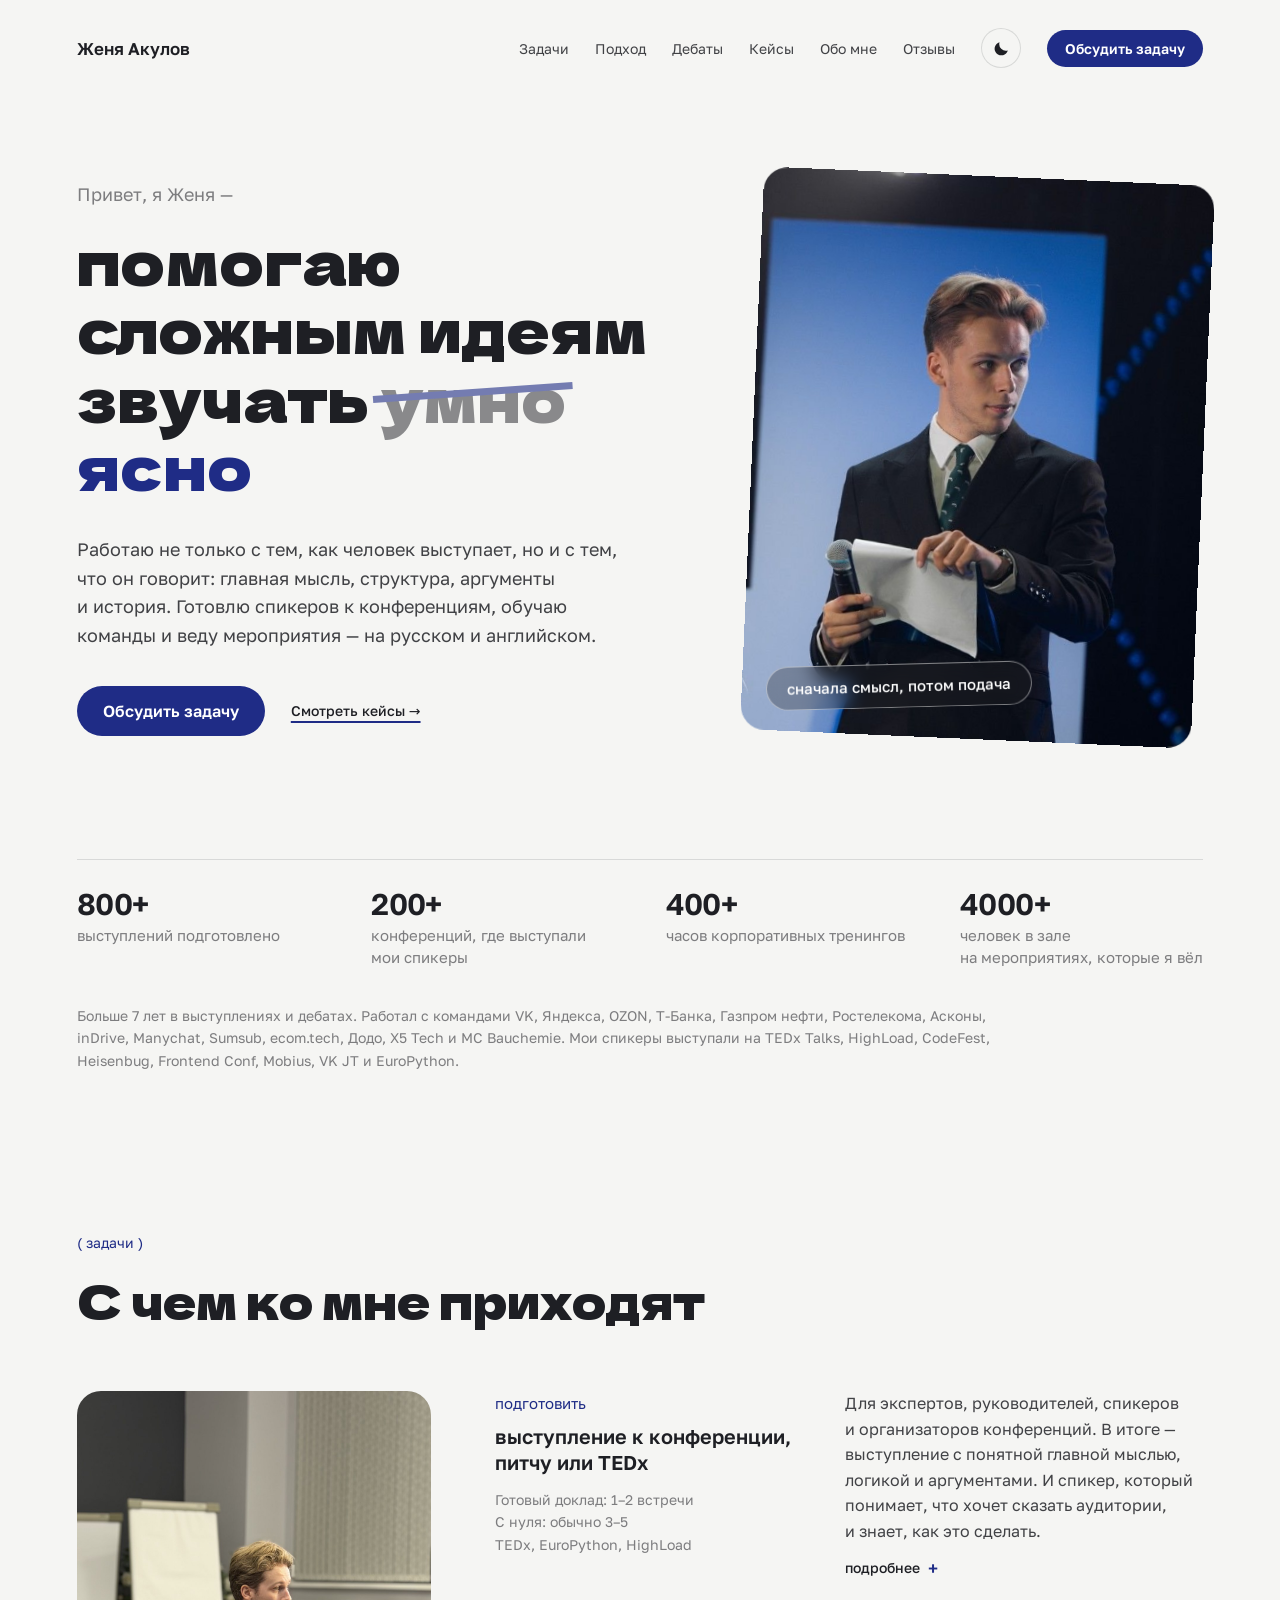
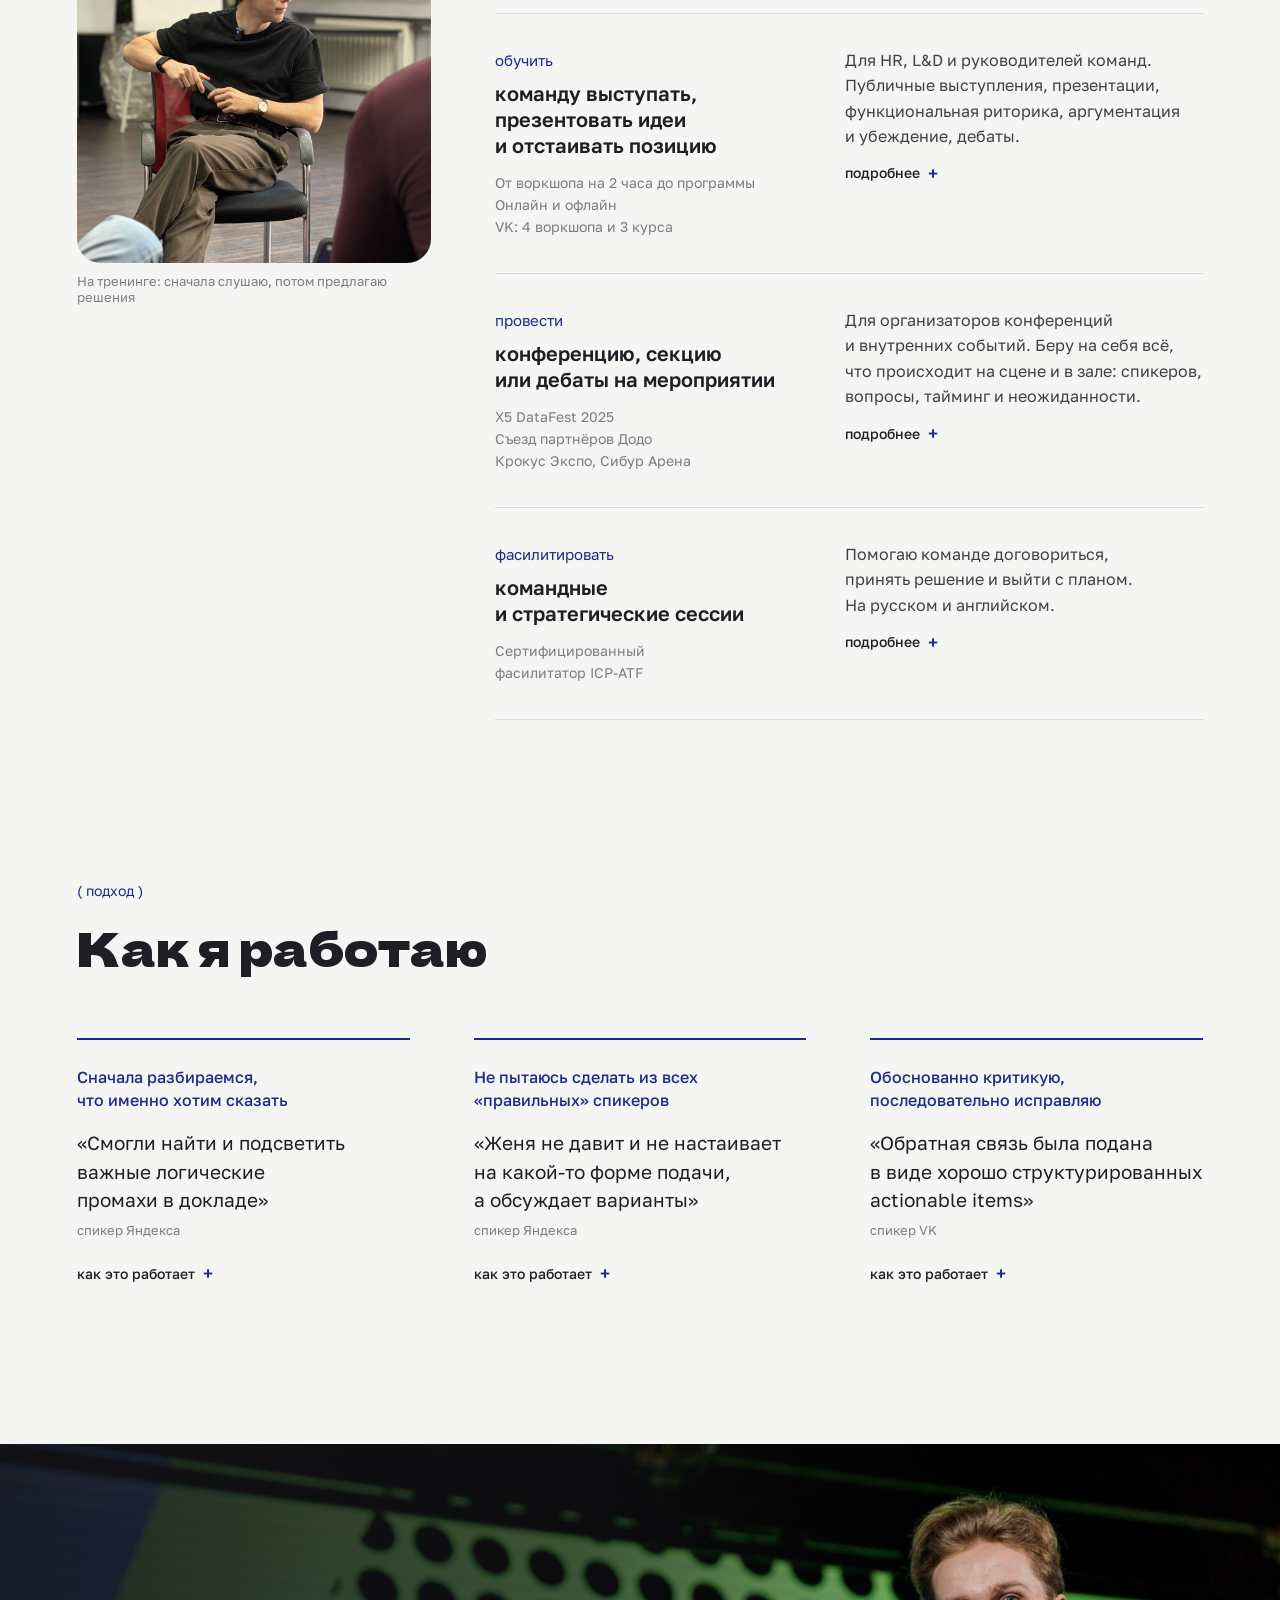
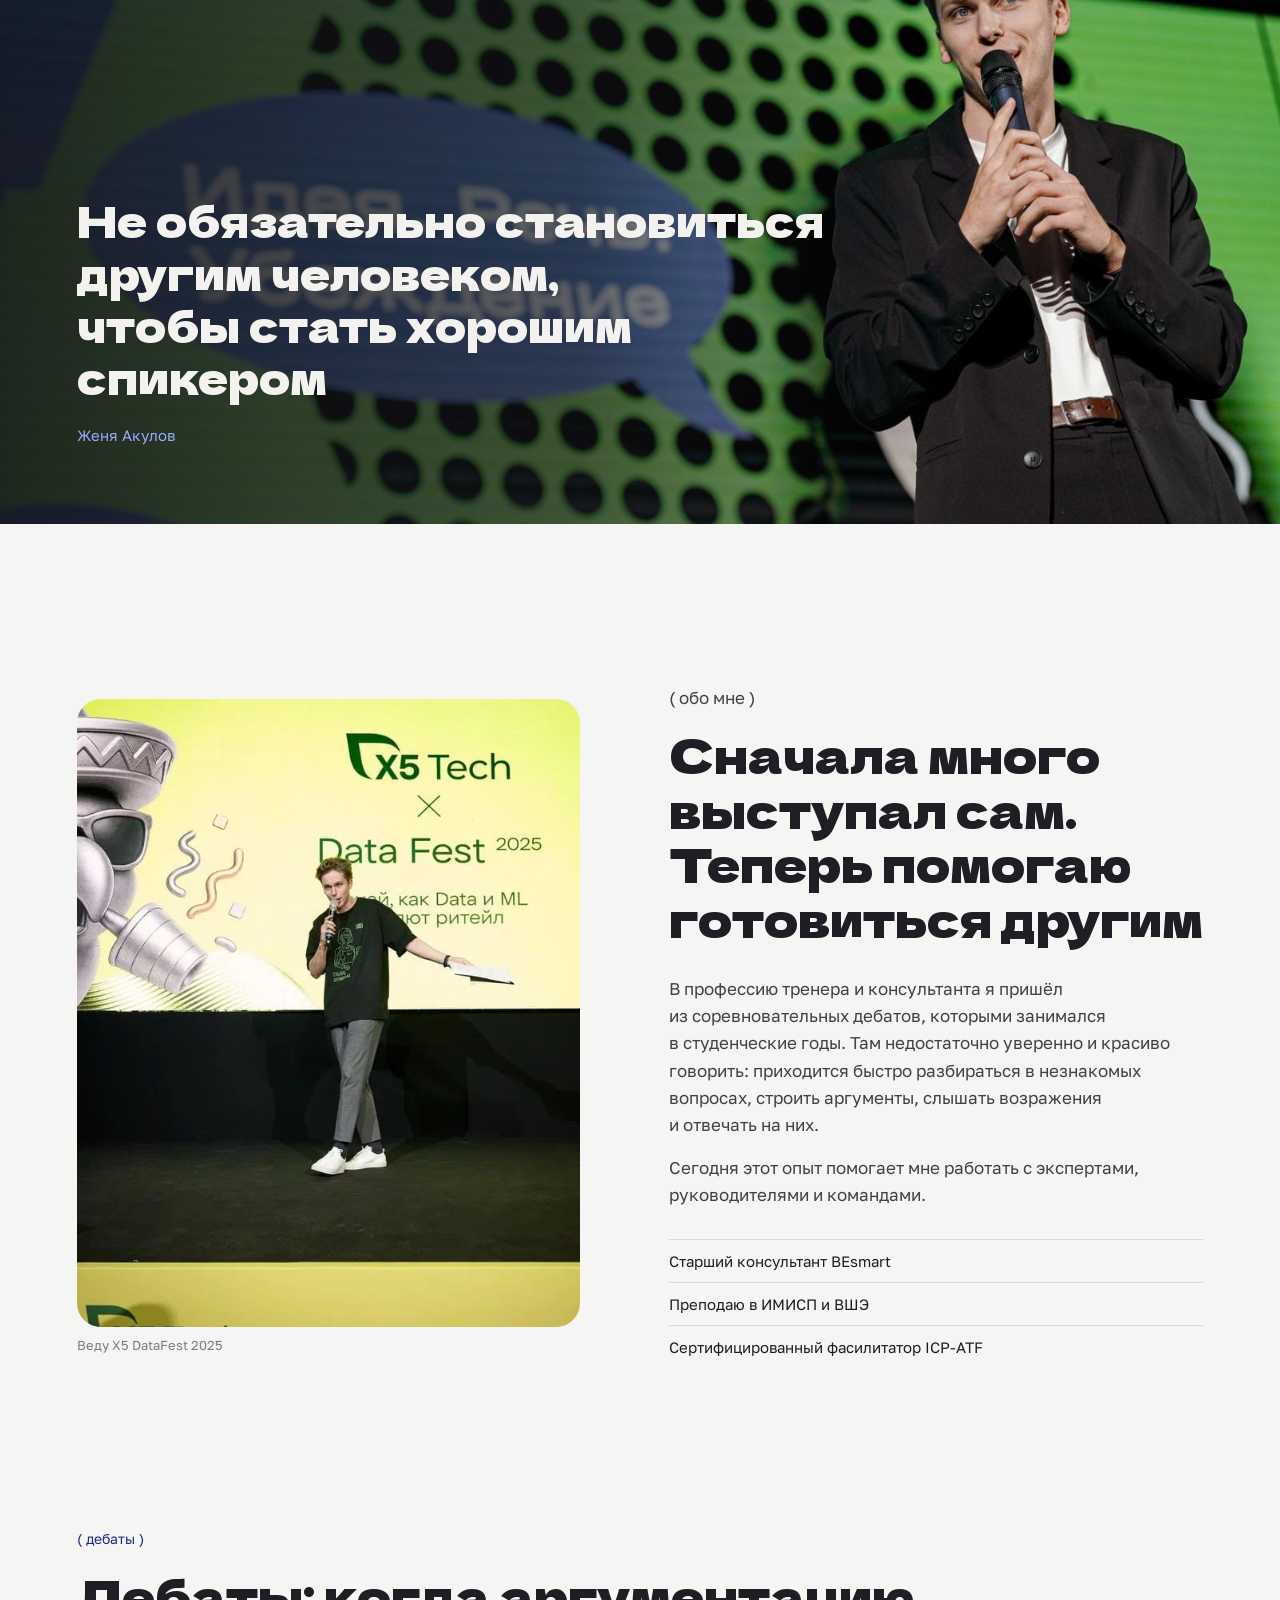
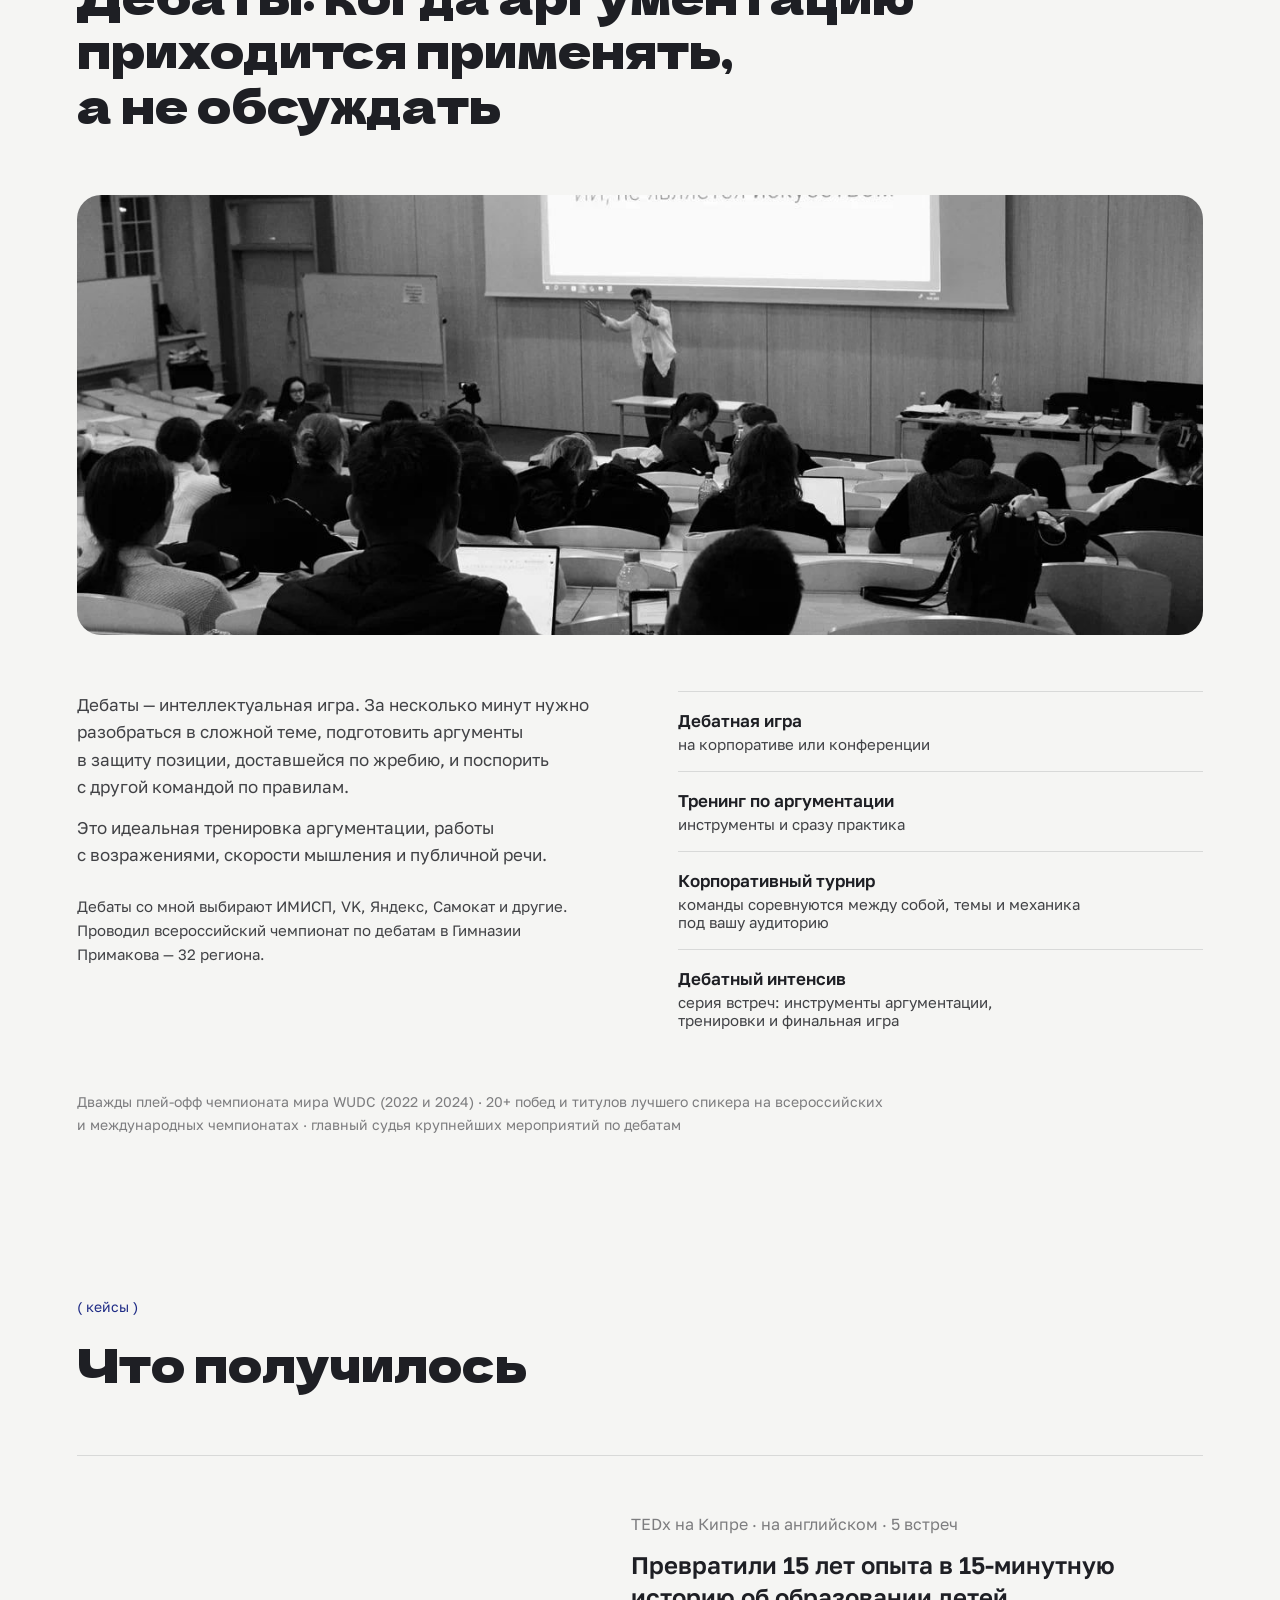
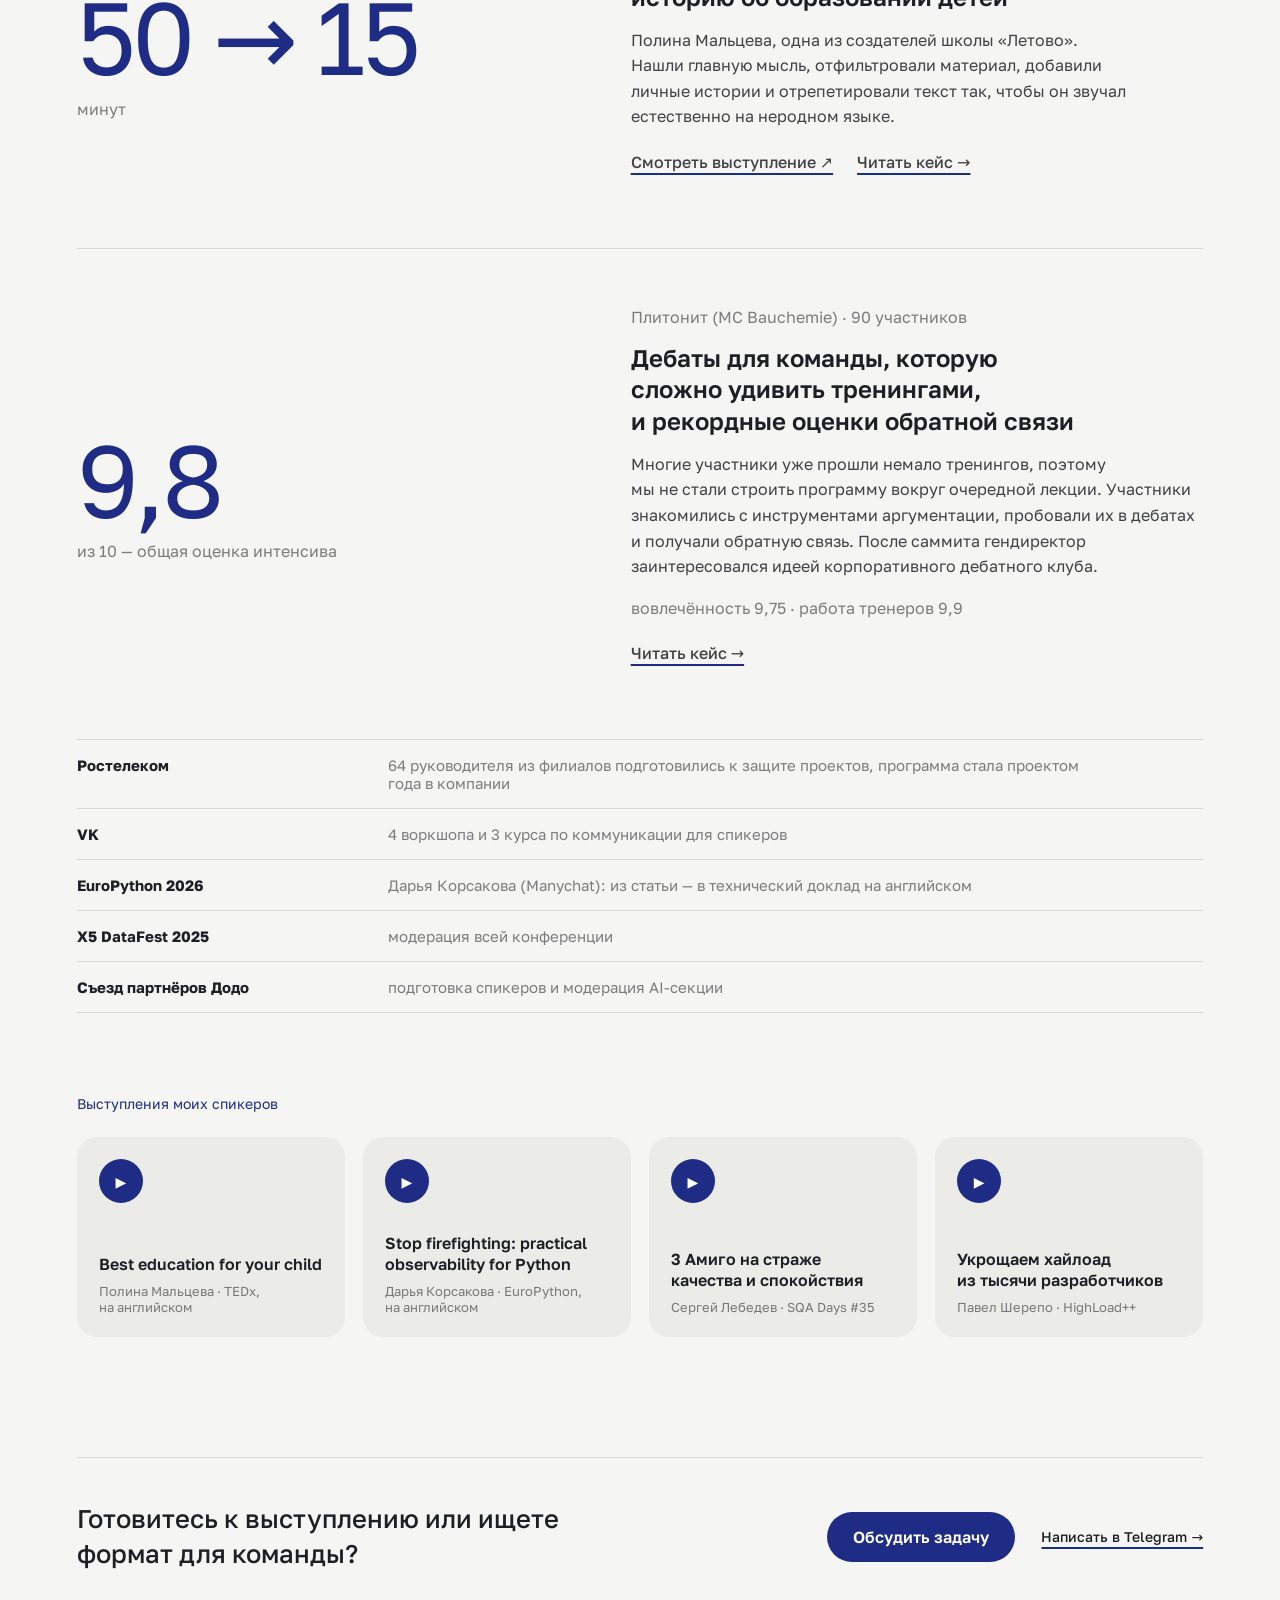
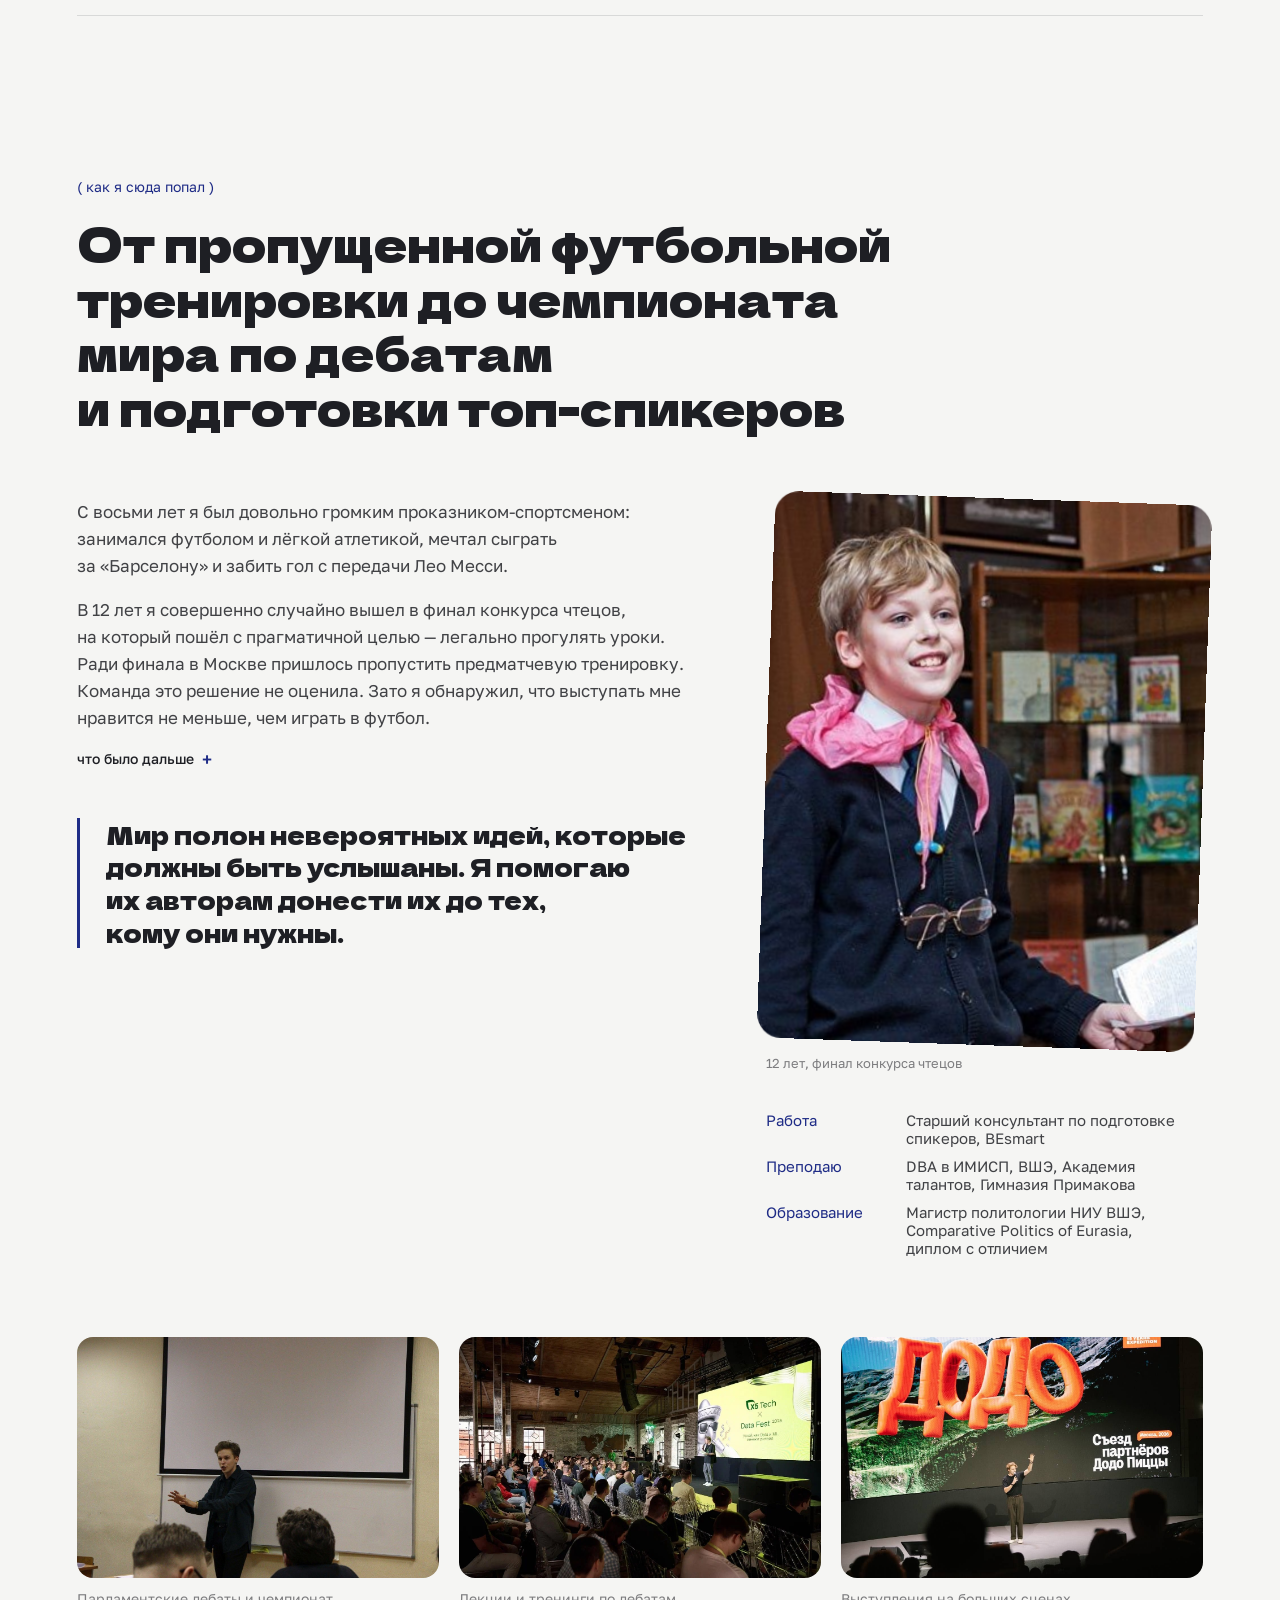
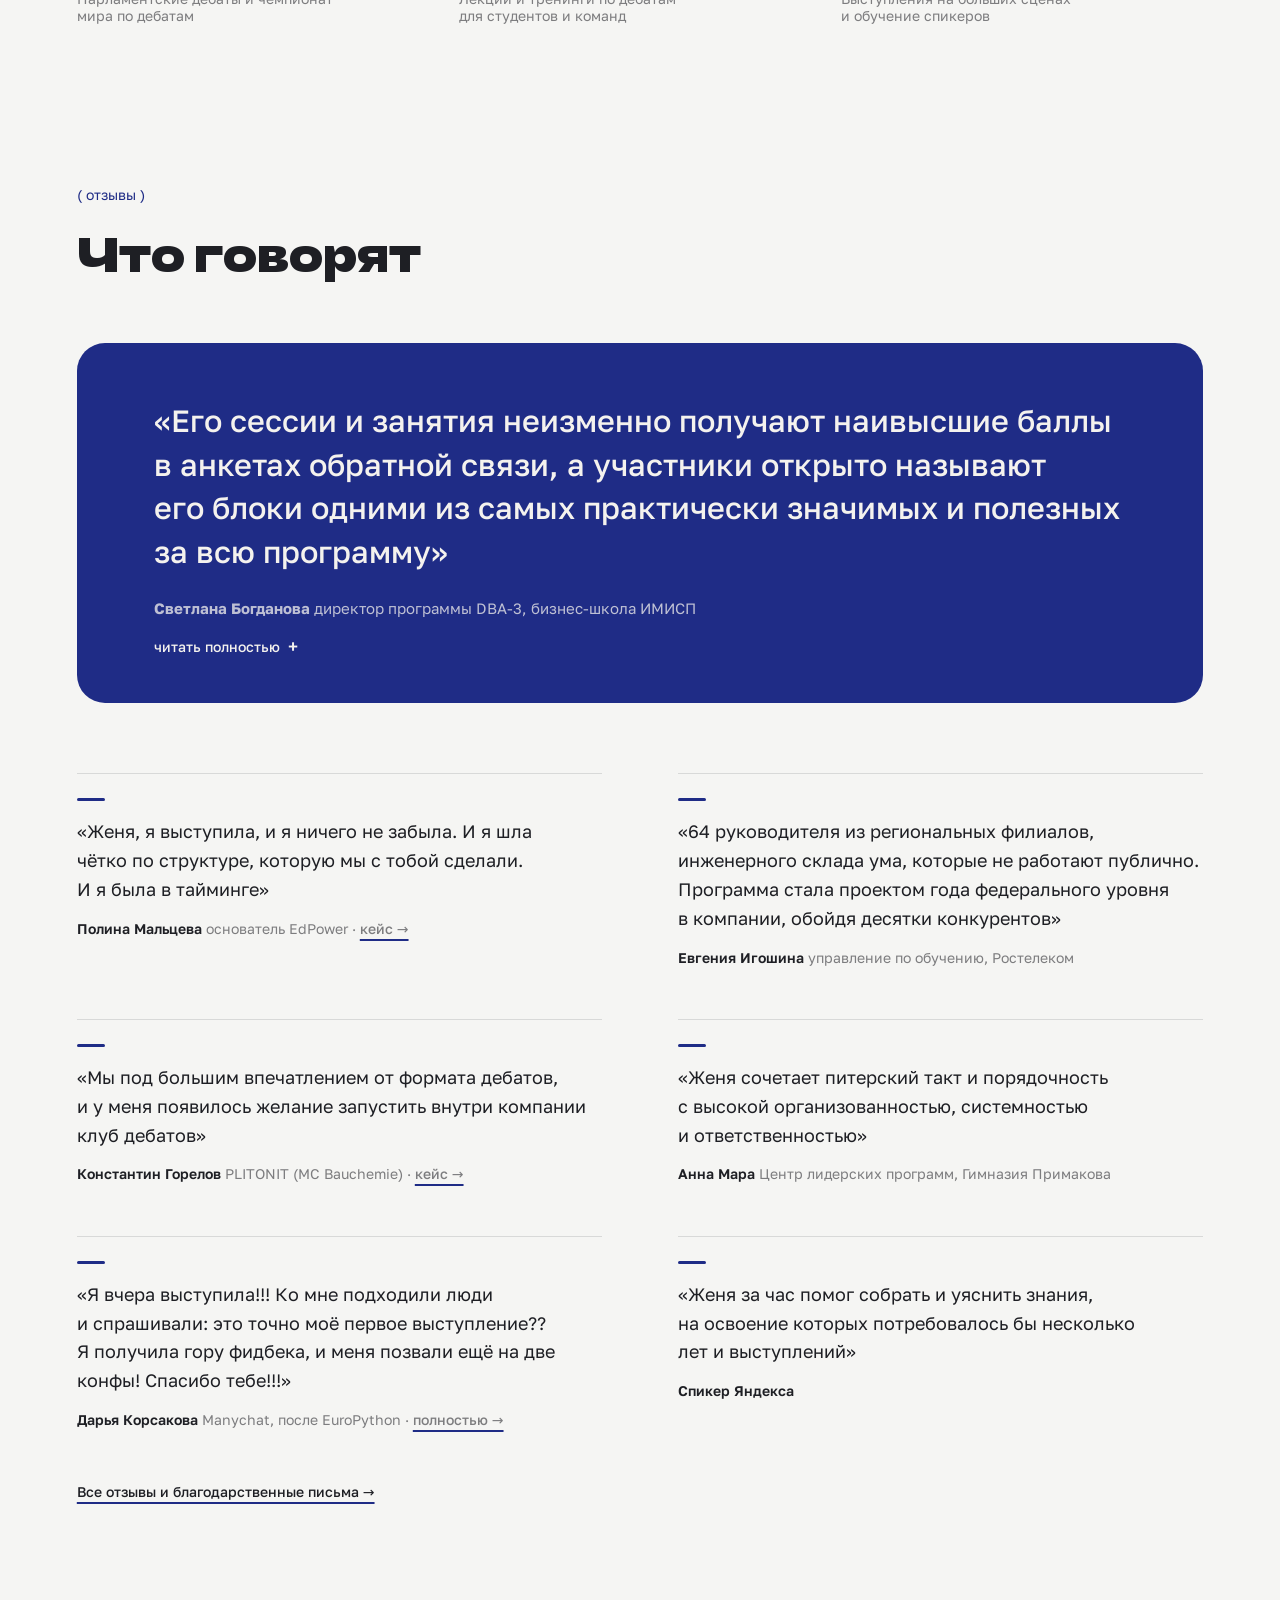
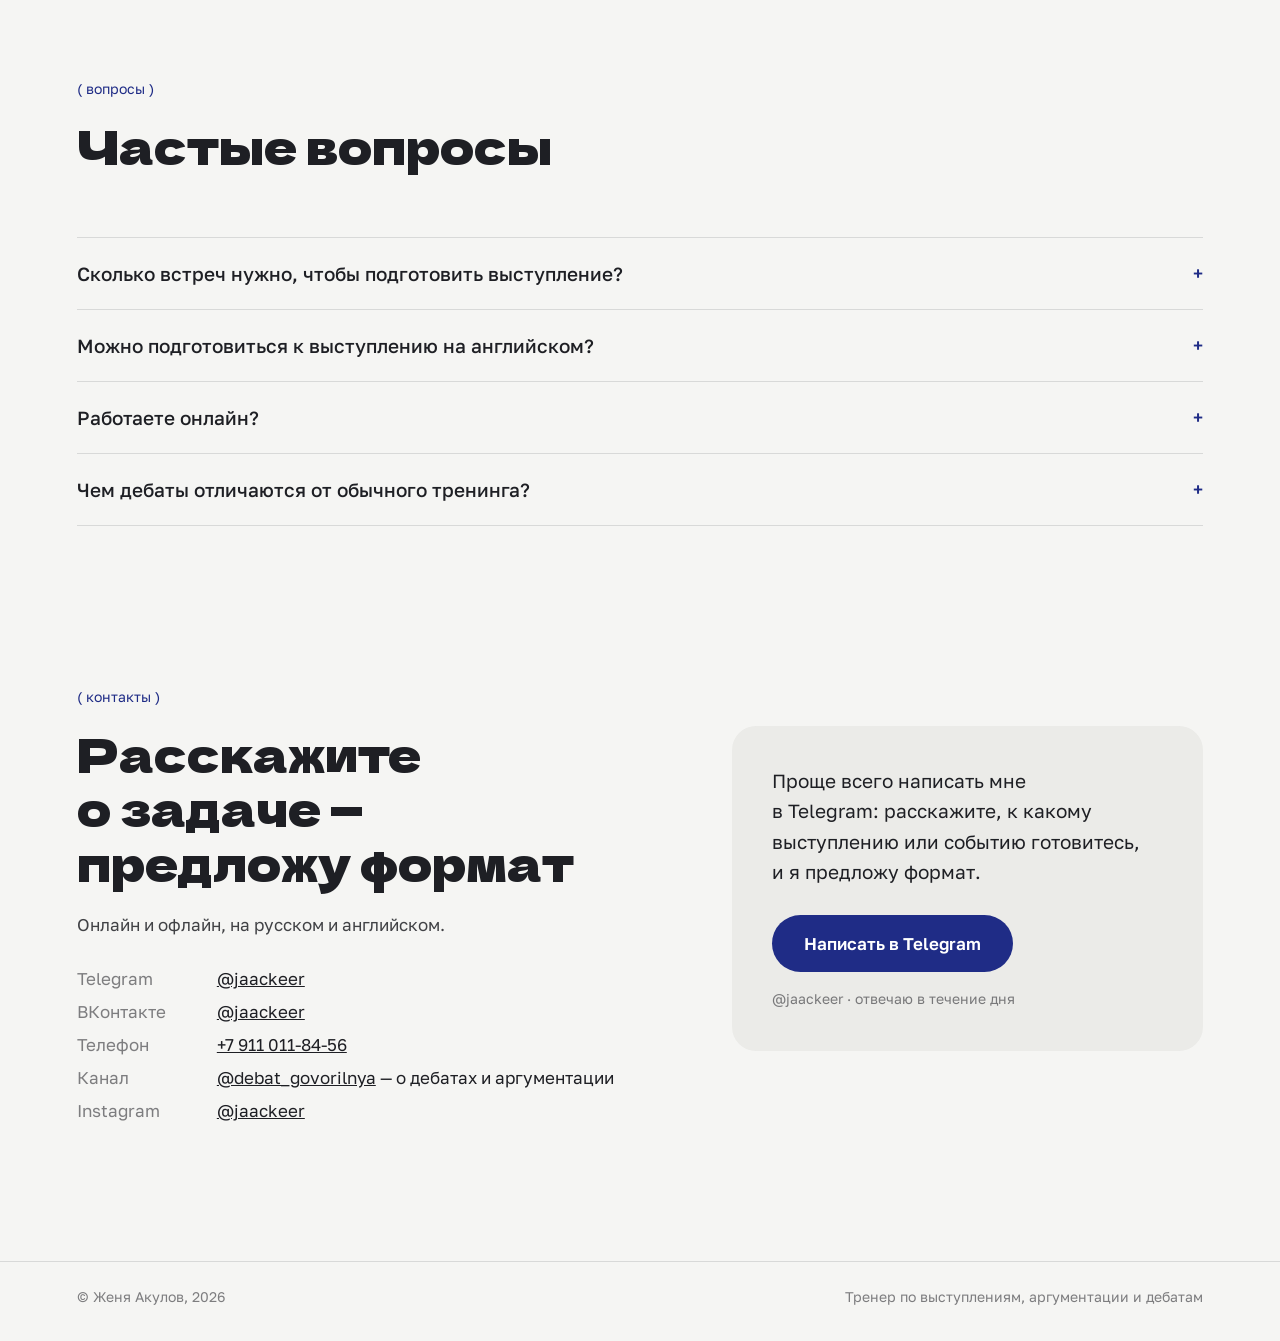
==== commit 7002f306: "Add files via upload" ====
--- a/index.html
+++ b/index.html
@@ -1,3 +1,4 @@
+<!doctype html><html><head><meta charset=utf8><meta name=viewport content="width=device-width,initial-scale=1"><style>:root{color-scheme:light}body{margin:0;padding:0;font:14px -apple-system,BlinkMacSystemFont,sans-serif;background:#fff;color:#000}img{max-width:100%}[hidden]:not([hidden=until-found i]){display:none!important}</style></head><body>
 <!doctype html><html lang="ru"><head><meta charset="utf-8"><meta name="viewport" content="width=device-width,initial-scale=1"><title>Женя Акулов&nbsp;— тренер по&nbsp;выступлениям, аргументации и&nbsp;дебатам</title><style>@font-face{font-family:'Golos Text';font-weight:400;font-display:swap;src:url(fonts/golos-text-cyrillic-400-normal.woff2) format('woff2');unicode-range:U+0301,U+0400-045F,U+0490-0491,U+04B0-04B1,U+2116}
 @font-face{font-family:'Golos Text';font-weight:400;font-display:swap;src:url(fonts/golos-text-latin-400-normal.woff2) format('woff2');unicode-range:U+0000-00FF,U+0131,U+0152-0153,U+02BB-02BC,U+02C6,U+02DA,U+02DC,U+0304,U+0308,U+0329,U+2000-206F,U+20AC,U+2122,U+2191,U+2193,U+2212,U+2215,U+FEFF,U+FFFD}
 @font-face{font-family:'Golos Text';font-weight:500;font-display:swap;src:url(fonts/golos-text-cyrillic-500-normal.woff2) format('woff2');unicode-range:U+0301,U+0400-045F,U+0490-0491,U+04B0-04B1,U+2116}
@@ -217,7 +218,67 @@
 .btn.big{padding:18px 32px;font-size:17px}
 .tgs{font-size:14px!important;color:var(--mut2)!important;margin:16px 0 0!important}
 @container (max-width:760px){.tgbox{padding:26px}}
-</style></head><body><div class="page"><div class="site light f-dela"><header class="hero"><nav class="nav"><a class="logo" href="index.html">Женя Акулов</a><span class="links"><a href="#tasks">Задачи</a><a href="#approach">Подход</a><a href="#debates">Дебаты</a><a href="#cases">Кейсы</a><a href="#about">Обо&nbsp;мне</a><a href="#reviews">Отзывы</a></span><button class="theme" type="button" aria-label="Сменить тему"><span class="tt-d">светлая&nbsp;тема</span><span class="tt-l">тёмная&nbsp;тема</span></button><a class="btn sm" href="#contact">Обсудить задачу</a></nav>
+
+/* ===== round 2: theme icon + mobile rhythm ===== */
+.site .theme{width:40px;height:40px;padding:0;display:grid;place-items:center;flex:none;border-radius:50%;box-shadow:inset 0 0 0 1px var(--line);transition:box-shadow .2s,transform .3s}
+.site .theme::before{content:none}
+.site .theme:hover{box-shadow:inset 0 0 0 1.5px var(--ink);transform:rotate(-15deg)}
+.theme svg{width:19px;height:19px;fill:none;stroke:var(--ink);stroke-width:1.8;stroke-linecap:round;stroke-linejoin:round}
+.theme .ic-moon{fill:var(--ink);stroke:none}
+.light .ic-sun{display:none}.dark .ic-moon{display:none}
+.site h1,.site h2{hyphens:manual!important;-webkit-hyphens:manual!important}
+@container (max-width:760px){
+ .site h1{font-size:calc(34px*var(--k))}
+ .cases article,.cases .c2{grid-template-columns:1fr!important}
+ .ag figure{order:2}.ag .big img{aspect-ratio:4/3}
+ .sbig img{aspect-ratio:4/3;transform:rotate(-1.5deg)}
+ .tl{display:flex!important;overflow-x:auto;scroll-snap-type:x mandatory;gap:12px;margin-right:-20px;padding-right:20px;scrollbar-width:none}
+ .tl::-webkit-scrollbar{display:none}
+ .tl li{flex:0 0 72%;scroll-snap-align:start}
+ .tph img{aspect-ratio:16/10}
+ .site .theme{width:38px;height:38px}
+}
+/* mobile trims */
+.more-m>summary{display:none}
+.tph img{object-position:50% 40%}
+@container (max-width:760px){
+ .more-m>summary{display:flex;padding:18px 0;border-top:1px solid var(--line);font-size:16px;justify-content:space-between;width:100%}
+ .sqs .sq:nth-child(n+4){display:none}
+ .vg{display:flex!important;overflow-x:auto;scroll-snap-type:x mandatory;margin-right:-20px;padding-right:20px;scrollbar-width:none}
+ .vg::-webkit-scrollbar{display:none}
+ .vc{flex:0 0 64%;scroll-snap-align:start;min-height:160px}
+ .tph img{aspect-ratio:4/5}
+}
+@container (max-width:760px){.tph img{aspect-ratio:1/1}}
+/* reviews separation */
+.sq{padding-top:24px;border-top:1px solid var(--line)}
+.sq p:first-child::before{content:'';display:block;width:28px;height:3px;background:var(--acc);margin-bottom:16px;border-radius:2px}
+.sq .w{margin-top:14px!important}
+/* mobile type scale -1 step */
+@container (max-width:760px){
+ .site p,.site li,.site dd,.site dt{font-size:15px}
+ .lead,.ag p,.sg p,.dg p,.appr p,.td p,.crow p,.cases article p,.kor p,.two p{font-size:15px!important;line-height:1.6}
+ .sq p{font-size:15.5px!important;line-height:1.55}
+ .sq .w,.meta,.tag,.facts p,.logos,.mini span,figcaption,.cred2,.tl span,.edu,.cl,.vc>span:last-child,.cm span,.lk,.ls{font-size:13px!important}
+ .sqs{gap:34px!important}
+ .pc .q{font-size:16px!important}
+ .bq>p{font-size:18px!important}
+ .site h3,.trow h3,.cases h3,.crow h3,.steps h3{font-size:17px!important}
+ .facts b{font-size:24px}
+ .qs summary{font-size:16px!important}
+ .cl{font-size:15px!important}
+ .tgq{font-size:16px!important}
+ .mid p{font-size:18px!important}
+ .site .mq2,.site .mq2.col{font-size:calc(19px*var(--k))!important}
+ .bigq blockquote{font-size:calc(24px*var(--k))!important}
+ .kor blockquote{font-size:calc(21px*var(--k))!important}
+ .lq,.aqt,.cm p{font-size:15px!important}
+ .big{font-size:19px!important}
+ .num,.cases .num{font-size:52px!important}
+ .bign b{font-size:46px!important}
+}
+@container (max-width:760px){section>h2,.ag h2,.cg h2,.pcta h2,.sg h2{font-size:min(calc(25px*var(--k)),7.2cqw)}.site h1{font-size:min(calc(32px*var(--k)),9cqw)}}
+</style></head><body><div class="page"><div class="site light f-dela"><header class="hero"><nav class="nav"><a class="logo" href="index.html">Женя Акулов</a><span class="links"><a href="#tasks">Задачи</a><a href="#approach">Подход</a><a href="#debates">Дебаты</a><a href="#cases">Кейсы</a><a href="#about">Обо&nbsp;мне</a><a href="#reviews">Отзывы</a></span><button class="theme" type="button" aria-label="Сменить тему" title="Сменить тему"><svg class="ic-sun" viewBox="0 0 24 24" aria-hidden="true"><circle cx="12" cy="12" r="4.2"/><path d="M12 2.5v2.6M12 18.9v2.6M2.5 12h2.6M18.9 12h2.6M5.3 5.3l1.8 1.8M16.9 16.9l1.8 1.8M5.3 18.7l1.8-1.8M16.9 7.1l1.8-1.8"/></svg><svg class="ic-moon" viewBox="0 0 24 24" aria-hidden="true"><path d="M20 14.5A8.5 8.5 0 0 1 9.5 4a8.5 8.5 0 1 0 10.5 10.5z"/></svg></button><a class="btn sm" href="#contact">Обсудить задачу</a></nav>
 <div class="h"><div><p class="hi">Привет, я&nbsp;Женя&nbsp;—</p>
 <h1>помогаю сложным идеям звучать <span class="strike">умно</span> <span class="acc">ясно</span></h1>
 <p class="lead">Работаю не&nbsp;только с&nbsp;тем, как&nbsp;человек выступает, но&nbsp;и&nbsp;с&nbsp;тем, что&nbsp;он&nbsp;говорит: главная мысль, структура, аргументы и&nbsp;история. Готовлю спикеров к&nbsp;конференциям, обучаю команды и&nbsp;веду мероприятия&nbsp;— на&nbsp;русском и&nbsp;английском.</p>
@@ -226,7 +287,7 @@
 <div class="facts"><p><b>800+</b> выступлений подготовлено</p><p><b>200+</b> конференций, где&nbsp;выступали мои&nbsp;спикеры</p><p><b>400+</b> часов корпоративных тренингов</p><p><b>4000+</b> человек в&nbsp;зале на&nbsp;мероприятиях, которые я&nbsp;вёл</p></div>
 <p class="logos">Больше 7&nbsp;лет в&nbsp;выступлениях и&nbsp;дебатах. Работал с&nbsp;командами VK, Яндекса, OZON, Т-Банка, Газпром нефти, Ростелекома, Асконы, inDrive, Manychat, Sumsub, ecom.tech, Додо, X5&nbsp;Tech и&nbsp;MC&nbsp;Bauchemie. Мои&nbsp;спикеры выступали на&nbsp;TEDx Talks, HighLoad, CodeFest, Heisenbug, Frontend Conf, Mobius, VK&nbsp;JT и&nbsp;EuroPython.</p>
 </header><section id="tasks"><p class="lbl">(&nbsp;задачи&nbsp;)</p><h2>С&nbsp;чем&nbsp;ко&nbsp;мне приходят</h2>
-<div class="tg"><figure class="tph"><img src="img/dodo.jpg" alt="Женя на съезде партнёров Додо"><figcaption>Съезд партнёров&nbsp;Додо</figcaption></figure><div class="rows">
+<div class="tg"><figure class="tph"><img src="img/training2.jpg" alt="Женя слушает участника на тренинге"><figcaption>На&nbsp;тренинге: сначала слушаю, потом предлагаю решения</figcaption></figure><div class="rows">
 <div class="trow"><div class="tm"><p class="tk">подготовить</p><h3>выступление к&nbsp;конференции, питчу или&nbsp;TEDx</h3><p class="meta">Готовый доклад: 1–2&nbsp;встречи<br>С&nbsp;нуля: обычно 3–5<br>TEDx, EuroPython, HighLoad</p></div><div class="td"><p>Для&nbsp;экспертов, руководителей, спикеров и&nbsp;организаторов конференций. В&nbsp;итоге&nbsp;— выступление с&nbsp;понятной главной мыслью, логикой и&nbsp;аргументами. И&nbsp;спикер, который понимает, что&nbsp;хочет сказать аудитории, и&nbsp;знает, как&nbsp;это&nbsp;сделать.</p><details><summary>подробнее</summary><ol><li>Разбираемся с&nbsp;задачей: кто&nbsp;аудитория, что&nbsp;ей&nbsp;важно и&nbsp;какую мысль она&nbsp;должна&nbsp;унести</li><li>Проверяем аргументы, отбираем содержание и&nbsp;убираем&nbsp;лишнее</li><li>Собираем структуру: примеры, объяснения, истории и&nbsp;переходы</li><li>Репетируем: подача, темп, интонация</li><li>Готовимся к&nbsp;вопросам и&nbsp;дорабатываем слабые&nbsp;места</li></ol></details></div></div>
 <div class="trow"><div class="tm"><p class="tk">обучить</p><h3>команду выступать, презентовать идеи и&nbsp;отстаивать позицию</h3><p class="meta">От&nbsp;воркшопа на&nbsp;2&nbsp;часа до&nbsp;программы<br>Онлайн и&nbsp;офлайн<br>VK: 4&nbsp;воркшопа и&nbsp;3&nbsp;курса</p></div><div class="td"><p>Для&nbsp;HR, L&amp;D и&nbsp;руководителей команд. Публичные выступления, презентации, функциональная риторика, аргументация и&nbsp;убеждение, дебаты.</p><details><summary>подробнее</summary><p>Я&nbsp;не&nbsp;очень люблю лекции как&nbsp;формат, хотя сам могу часами рассказывать об&nbsp;аргументации. Слушать, как&nbsp;нужно что-то делать,&nbsp;— не&nbsp;самый надёжный способ научиться. Поэтому короткая теория у&nbsp;меня сразу идёт в&nbsp;практику: участники объясняют сложное, отвечают на&nbsp;неудобные вопросы, питчат, спорят и&nbsp;получают конкретную обратную связь&nbsp;— что&nbsp;получилось, что&nbsp;нет и&nbsp;как&nbsp;сделать&nbsp;лучше.</p></details></div></div>
 <div class="trow"><div class="tm"><p class="tk">провести</p><h3>конференцию, секцию или&nbsp;дебаты на&nbsp;мероприятии</h3><p class="meta">X5&nbsp;DataFest 2025<br>Съезд партнёров Додо<br>Крокус Экспо, Сибур&nbsp;Арена</p></div><div class="td"><p>Для&nbsp;организаторов конференций и&nbsp;внутренних событий. Беру на&nbsp;себя всё, что&nbsp;происходит на&nbsp;сцене и&nbsp;в&nbsp;зале: спикеров, вопросы, тайминг и&nbsp;неожиданности.</p><details><summary>подробнее</summary><p>Веду мероприятия на&nbsp;русском и&nbsp;английском. Площадки: Крокус Экспо, кластер «Ломоносов», Сибур&nbsp;Арена.</p></details></div></div>
@@ -247,7 +308,7 @@
 <p class="cred2">Дважды плей-офф чемпионата мира WUDC (2022&nbsp;и&nbsp;2024) · 20+&nbsp;побед и&nbsp;титулов лучшего спикера на&nbsp;всероссийских и&nbsp;международных чемпионатах · главный судья крупнейших мероприятий по&nbsp;дебатам</p></section><section class="cases" id="cases"><p class="lbl">(&nbsp;кейсы&nbsp;)</p><h2>Что&nbsp;получилось</h2>
 <article class="c1"><p class="num">50&nbsp;→&nbsp;15<small>минут</small></p><div><p class="tag">TEDx на&nbsp;Кипре · на&nbsp;английском · 5&nbsp;встреч</p><h3>Превратили 15&nbsp;лет опыта в&nbsp;<span class="nw">15-минутную</span> историю об&nbsp;образовании&nbsp;детей</h3><p>Полина Мальцева, одна из&nbsp;создателей школы «Летово». Нашли главную мысль, отфильтровали материал, добавили личные истории и&nbsp;отрепетировали текст так, чтобы&nbsp;он&nbsp;звучал естественно на&nbsp;неродном&nbsp;языке.</p><p class="row2"><a class="u" href="https://www.youtube.com/watch?v=EdkUNtvmJrM" target="_blank" rel="noopener">Смотреть выступление ↗</a><a class="u" href="case-tedx.html">Читать кейс →</a></p></div></article>
 <article class="c2"><p class="num">9,8<small>из&nbsp;10&nbsp;— общая оценка интенсива</small></p><div><p class="tag">Плитонит (MC&nbsp;Bauchemie) · 90&nbsp;участников</p><h3>Дебаты для&nbsp;команды, которую сложно удивить тренингами, и&nbsp;рекордные оценки обратной&nbsp;связи</h3><p>Многие участники уже&nbsp;прошли немало тренингов, поэтому мы&nbsp;не&nbsp;стали строить программу вокруг очередной лекции. Участники знакомились с&nbsp;инструментами аргументации, пробовали их&nbsp;в&nbsp;дебатах и&nbsp;получали обратную связь. После саммита гендиректор заинтересовался идеей корпоративного дебатного&nbsp;клуба.</p><p class="tag">вовлечённость 9,75 · работа тренеров&nbsp;9,9</p><p class="row2"><a class="u" href="case-plitonit.html">Читать кейс →</a></p></div></article>
-<ul class="mini"><li><b>Ростелеком</b><span>64&nbsp;руководителя из&nbsp;филиалов подготовились к&nbsp;защите проектов, программа стала проектом года в&nbsp;компании</span></li><li><b>VK</b><span>4&nbsp;воркшопа и&nbsp;3&nbsp;курса по&nbsp;коммуникации для&nbsp;спикеров</span></li><li><b>EuroPython&nbsp;2026</b><span>Дарья Корсакова (Manychat): из&nbsp;статьи&nbsp;— в&nbsp;технический доклад на&nbsp;английском</span></li><li><b>X5&nbsp;DataFest&nbsp;2025</b><span>модерация всей конференции</span></li><li><b>Съезд партнёров&nbsp;Додо</b><span>подготовка спикеров и&nbsp;модерация AI-секции</span></li></ul><div class="vids"><p class="vlab">Выступления моих спикеров</p><div class="vg">
+<details class="more-m" open><summary>Ещё&nbsp;проекты</summary><ul class="mini"><li><b>Ростелеком</b><span>64&nbsp;руководителя из&nbsp;филиалов подготовились к&nbsp;защите проектов, программа стала проектом года в&nbsp;компании</span></li><li><b>VK</b><span>4&nbsp;воркшопа и&nbsp;3&nbsp;курса по&nbsp;коммуникации для&nbsp;спикеров</span></li><li><b>EuroPython&nbsp;2026</b><span>Дарья Корсакова (Manychat): из&nbsp;статьи&nbsp;— в&nbsp;технический доклад на&nbsp;английском</span></li><li><b>X5&nbsp;DataFest&nbsp;2025</b><span>модерация всей конференции</span></li><li><b>Съезд партнёров&nbsp;Додо</b><span>подготовка спикеров и&nbsp;модерация AI-секции</span></li></ul></details><div class="vids"><p class="vlab">Выступления моих спикеров</p><div class="vg">
 <a class="vc" href="https://www.youtube.com/watch?v=EdkUNtvmJrM" target="_blank" rel="noopener"><span class="pl">▶</span><b>Best education for your&nbsp;child</b><span>Полина Мальцева · TEDx, на&nbsp;английском</span></a>
 <a class="vc" href="https://www.youtube.com/watch?v=X7jbc8EVs-w" target="_blank" rel="noopener"><span class="pl">▶</span><b>Stop firefighting: practical observability for&nbsp;Python</b><span>Дарья Корсакова · EuroPython, на&nbsp;английском</span></a>
 <a class="vc" href="https://www.youtube.com/watch?v=uPfRowyLxD0" target="_blank" rel="noopener"><span class="pl">▶</span><b>3&nbsp;Амиго на&nbsp;страже качества и&nbsp;спокойствия</b><span>Сергей Лебедев · SQA Days&nbsp;#35</span></a>
@@ -292,4 +353,6 @@
  document.querySelector('.strike')&&document.querySelector('.strike').classList.add('draw');
 }
 })();
-</script></body></html>+(function(){var m=matchMedia('(max-width:760px)');function f(){document.querySelectorAll('.more-m').forEach(function(d){d.open=!m.matches})}f();m.addEventListener&&m.addEventListener('change',f)})();
+</script></body></html>
+</body></html>
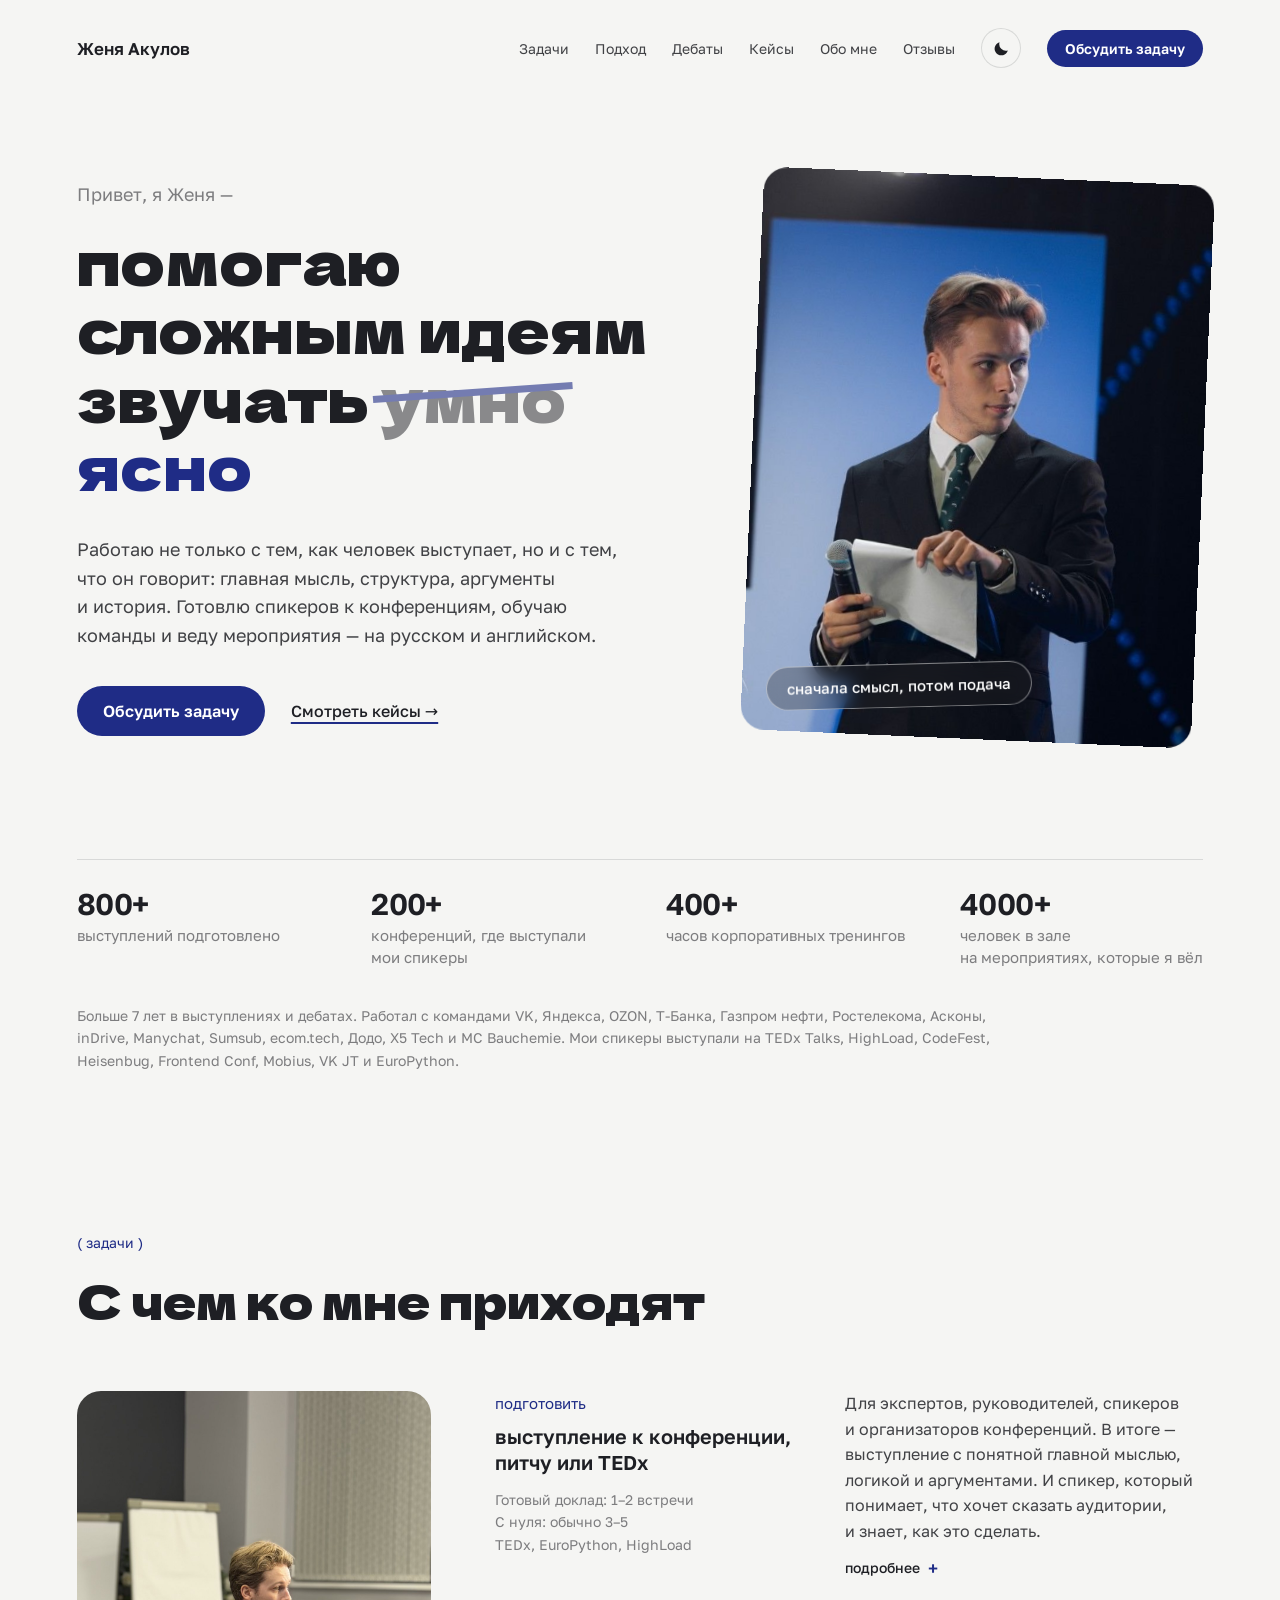
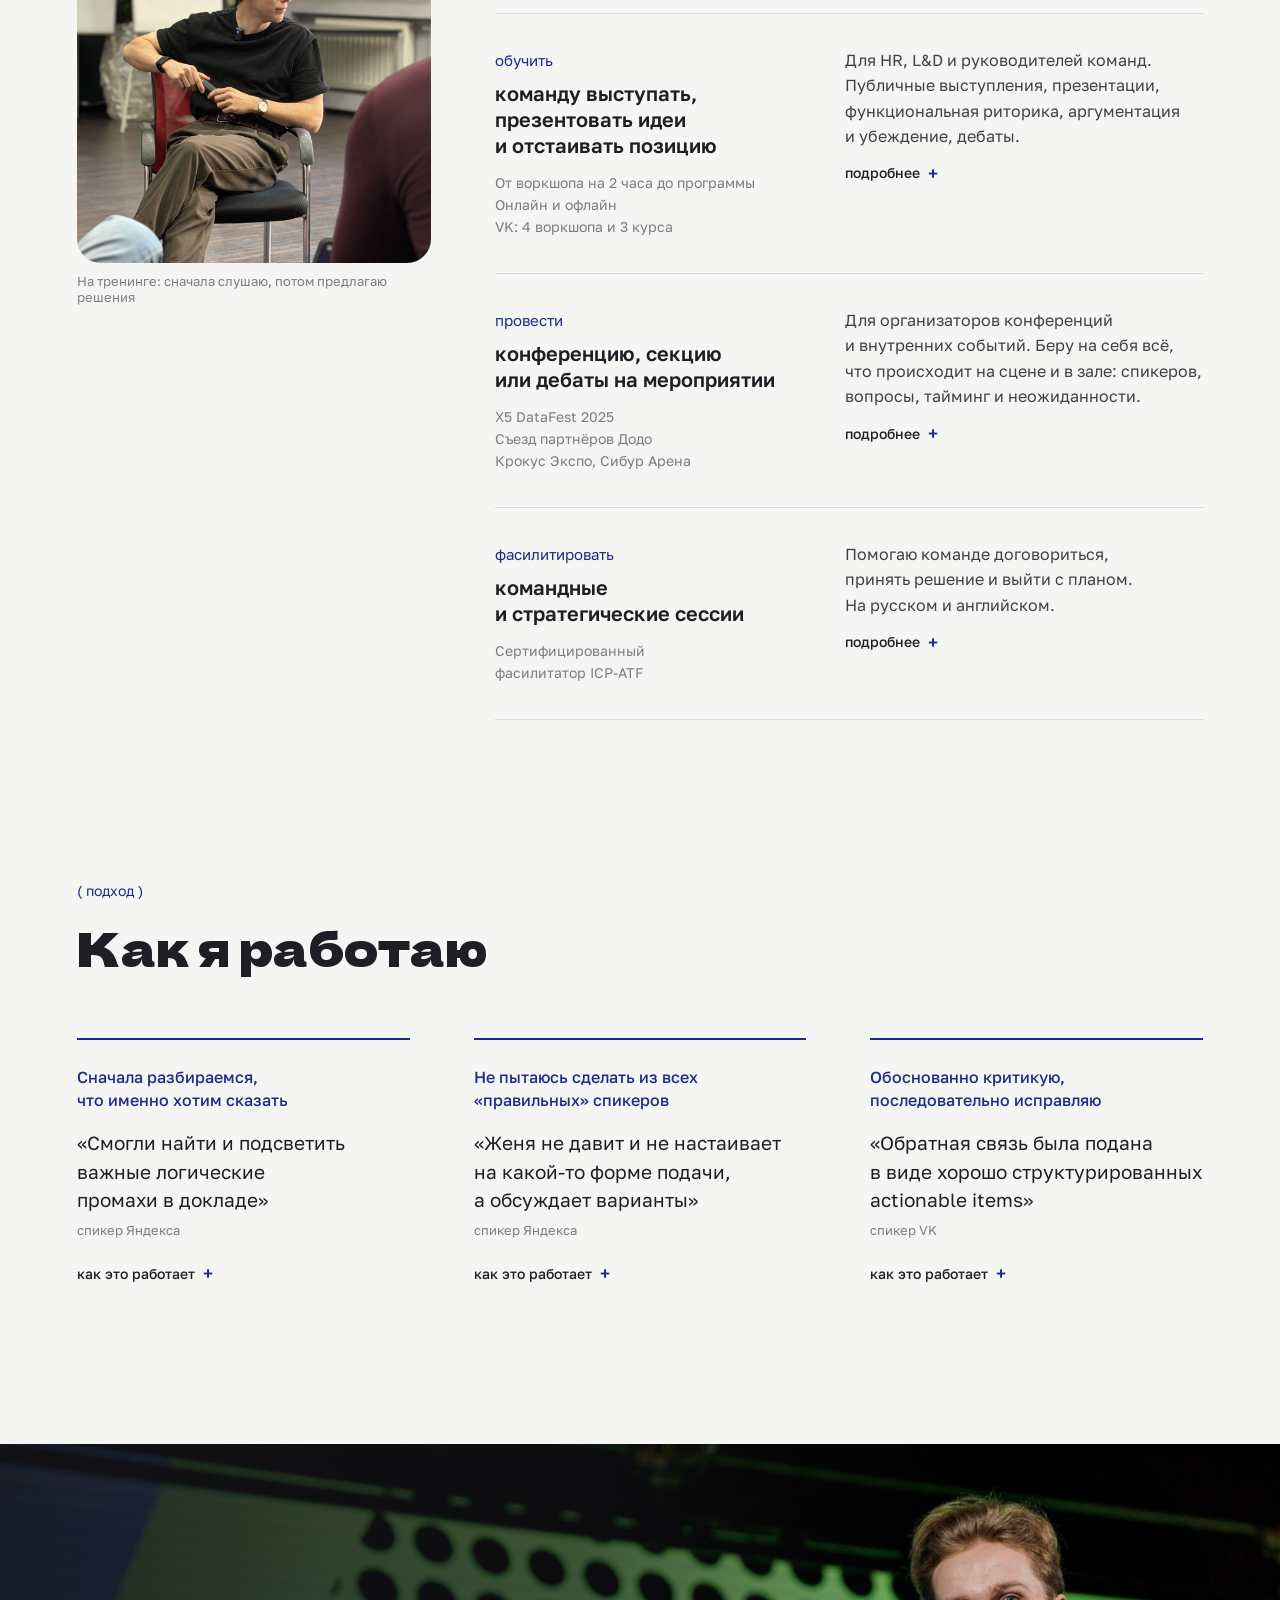
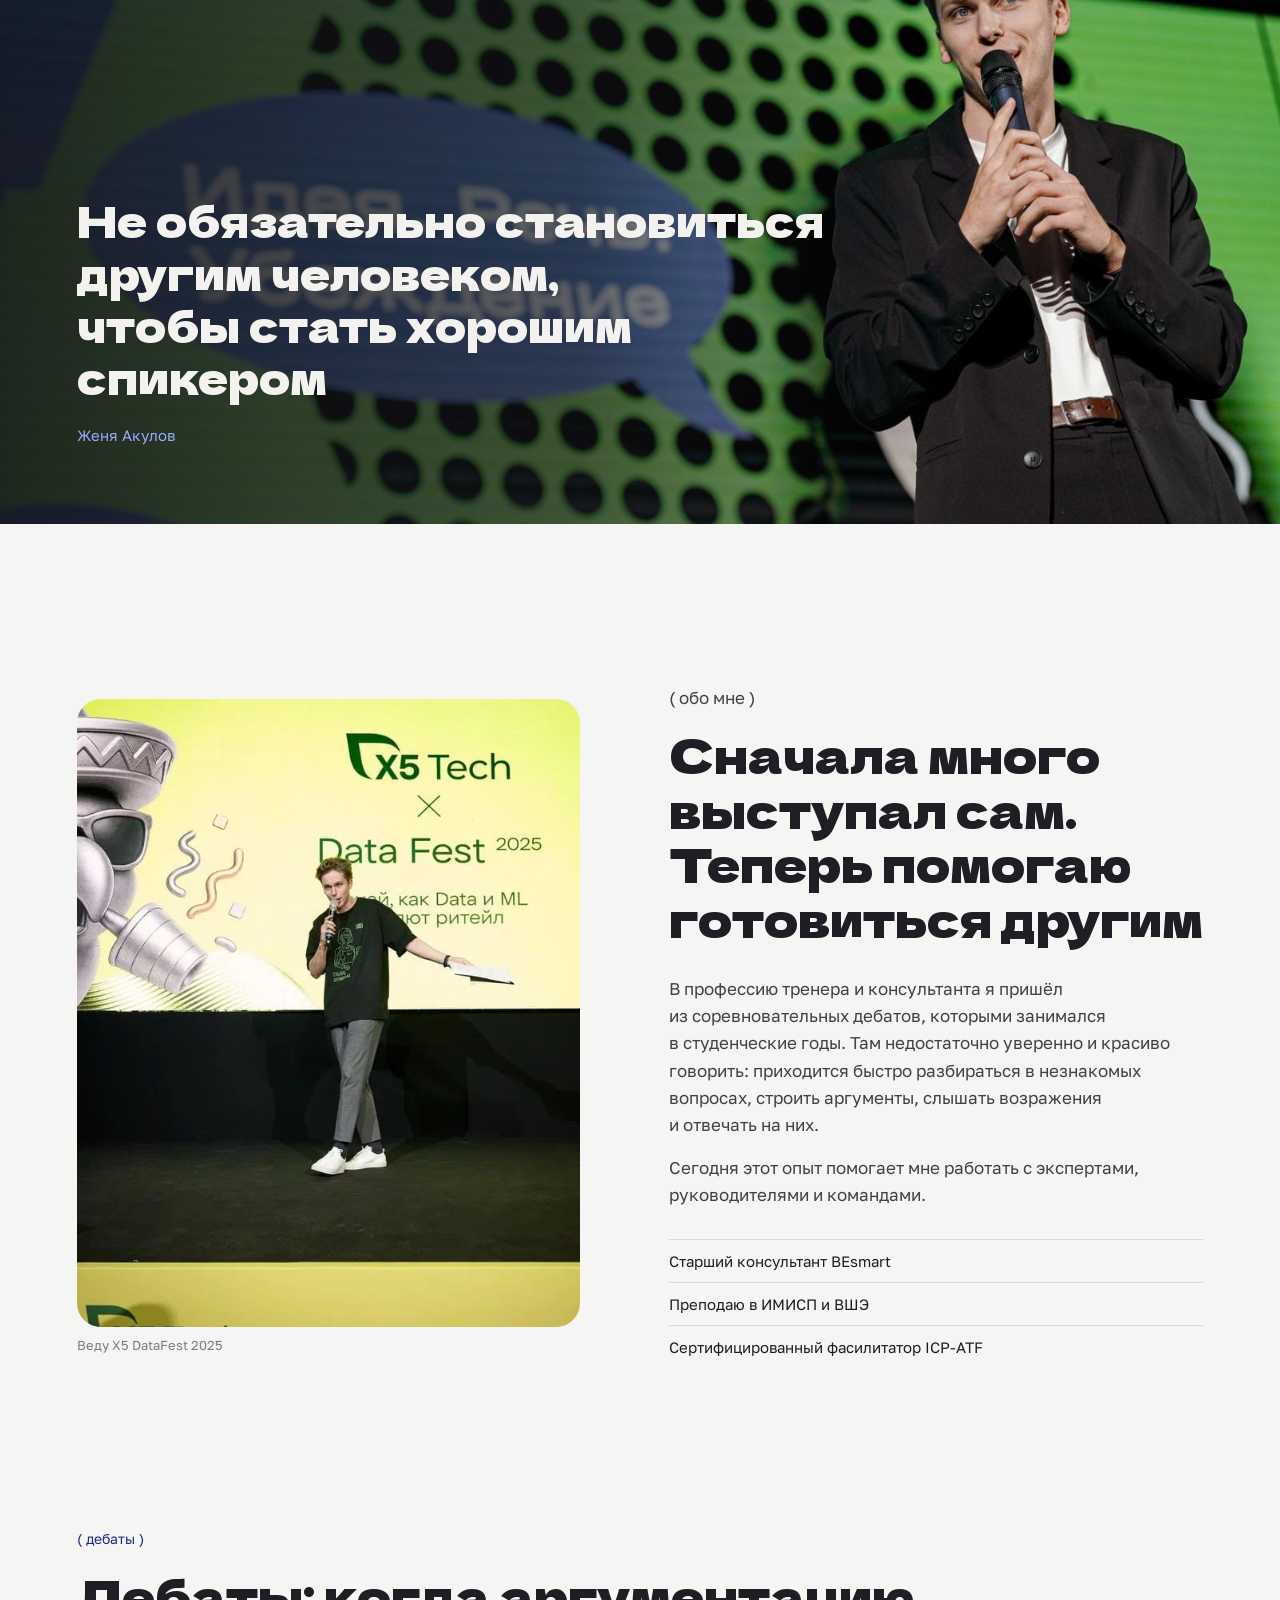
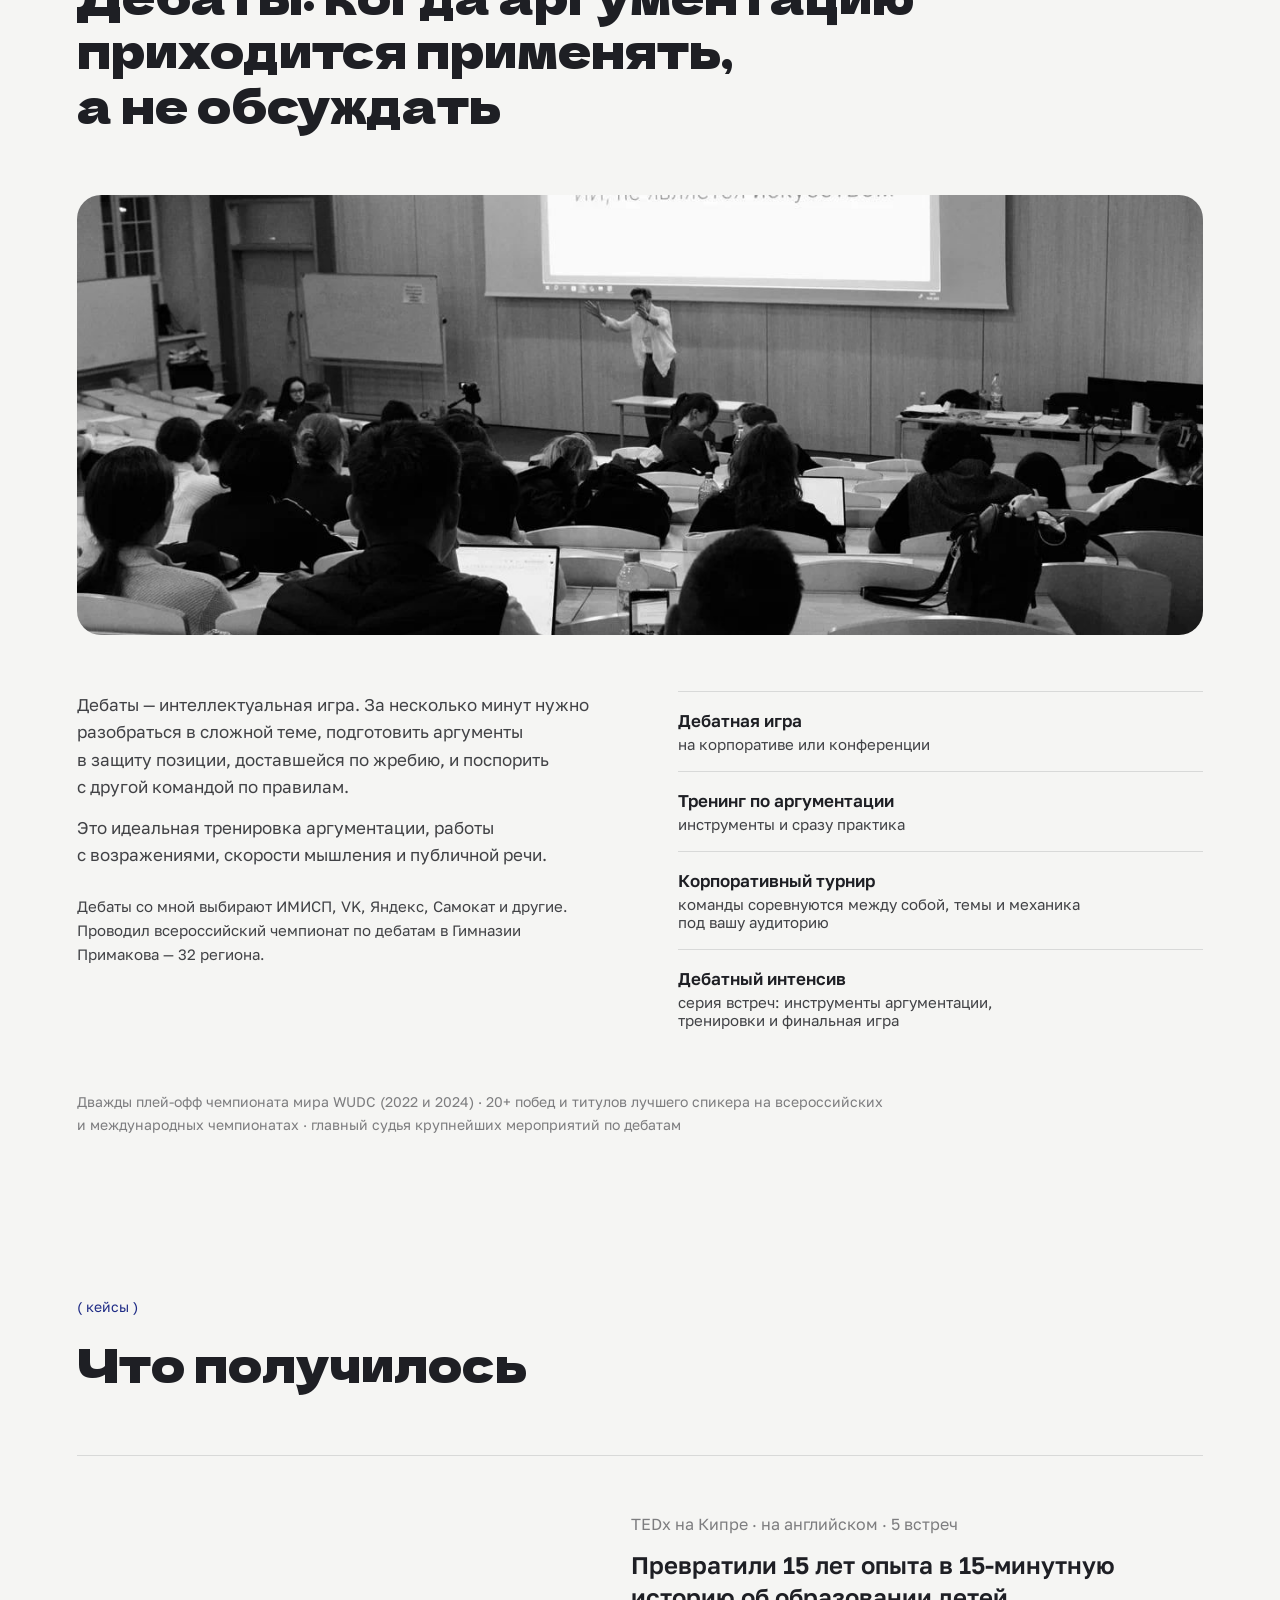
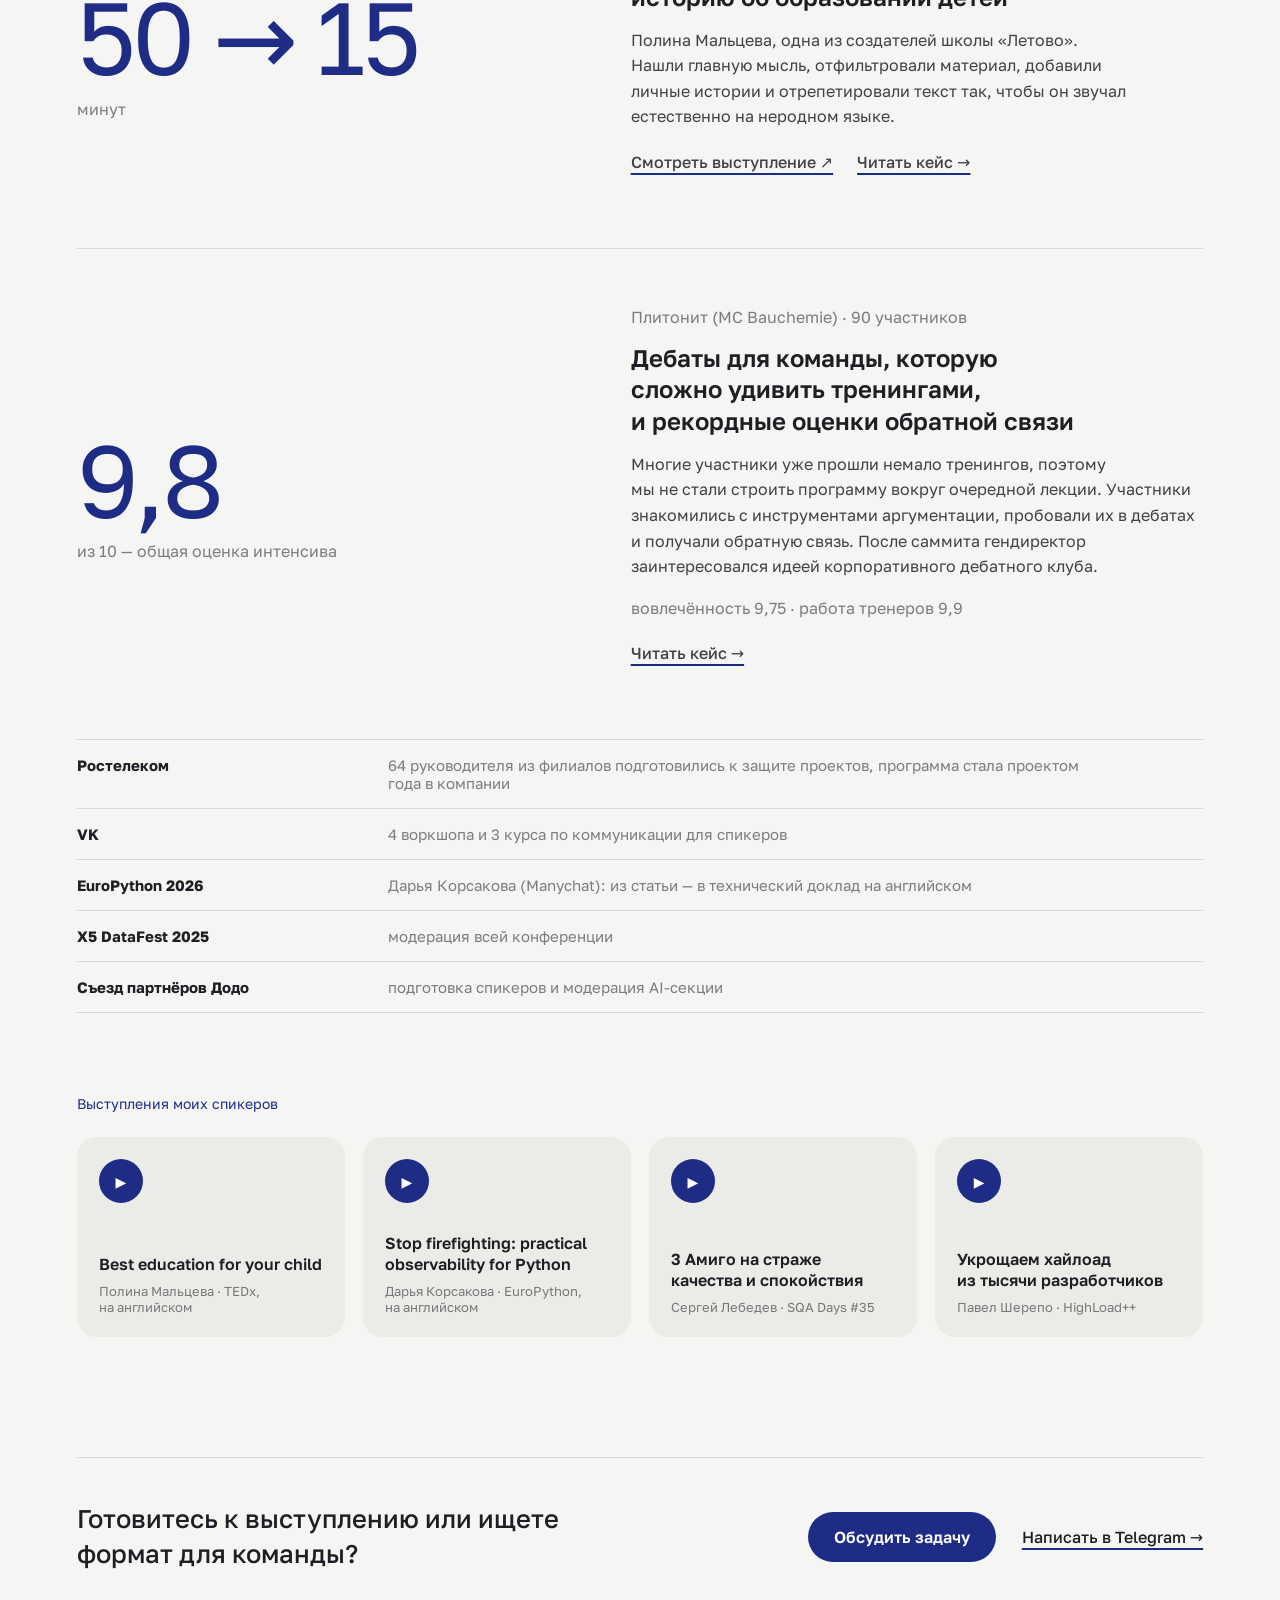
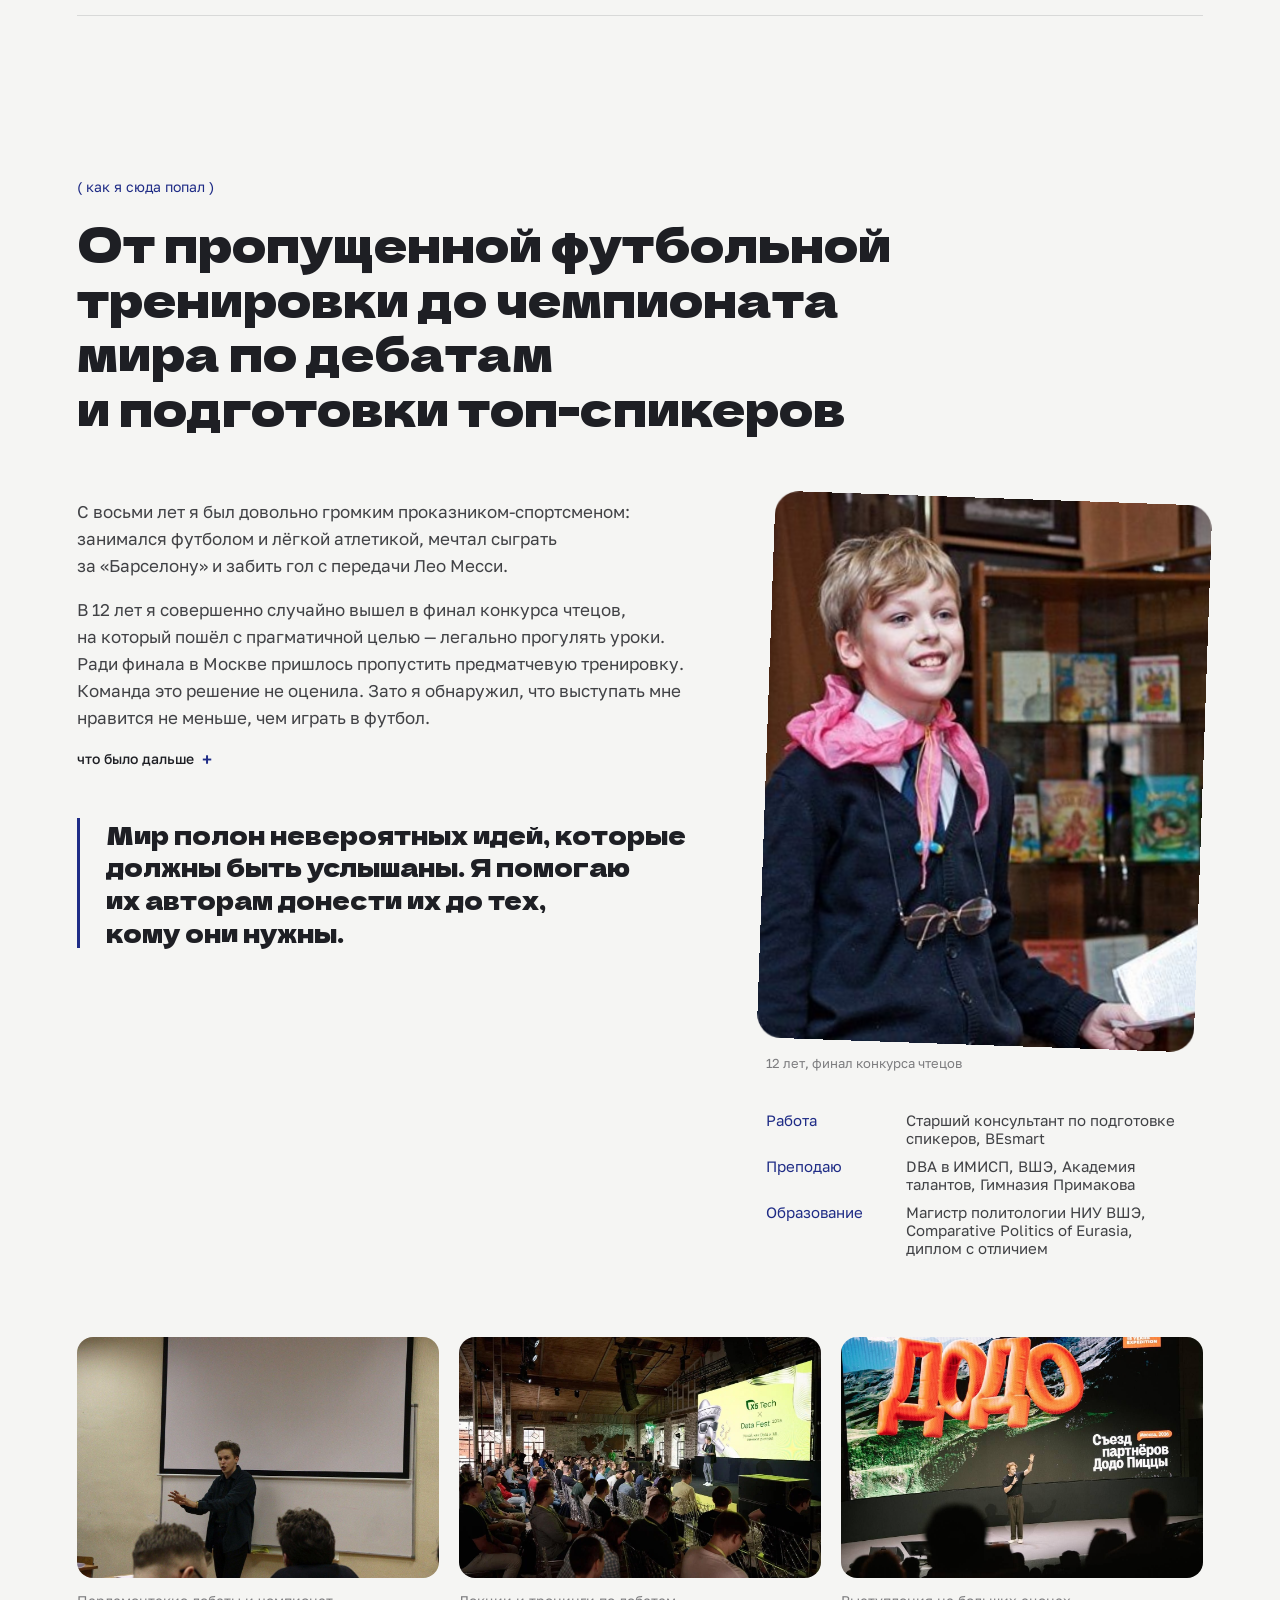
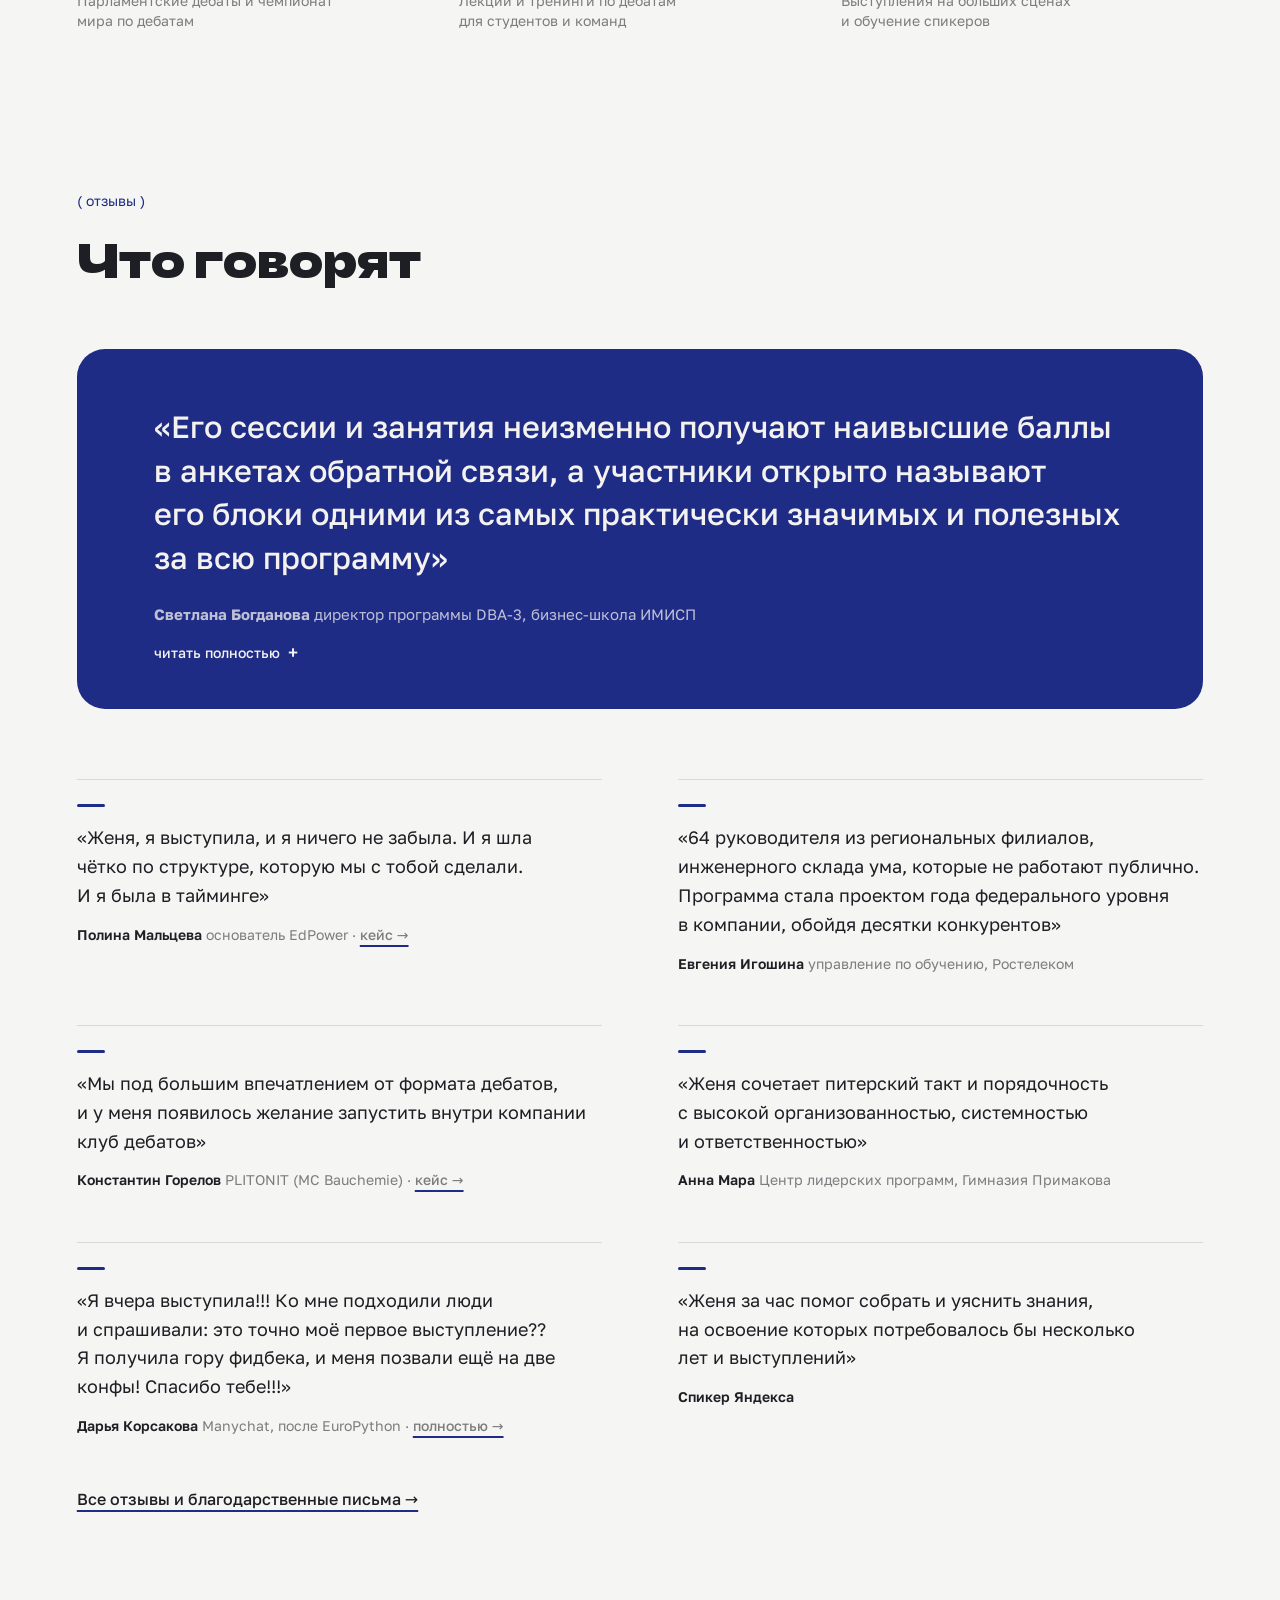
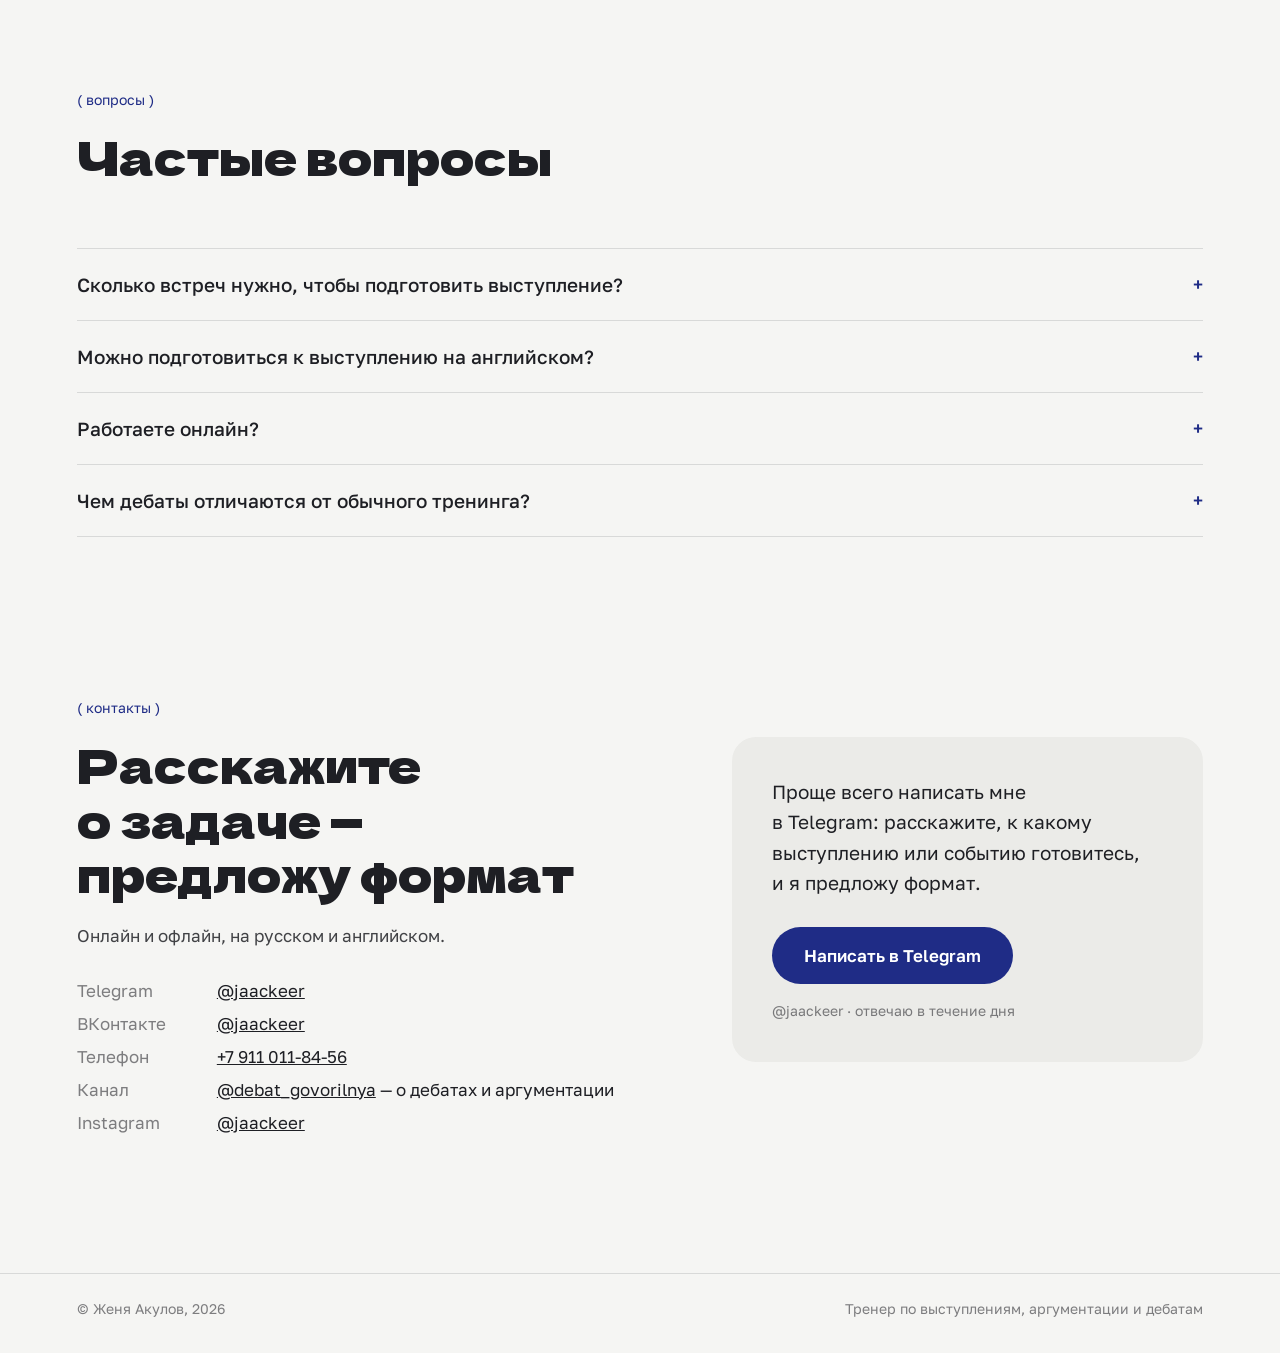
==== commit 298cc8d4: "Add files via upload" ====
--- a/index.html
+++ b/index.html
@@ -1,5 +1,4 @@
-<!doctype html><html><head><meta charset=utf8><meta name=viewport content="width=device-width,initial-scale=1"><style>:root{color-scheme:light}body{margin:0;padding:0;font:14px -apple-system,BlinkMacSystemFont,sans-serif;background:#fff;color:#000}img{max-width:100%}[hidden]:not([hidden=until-found i]){display:none!important}</style></head><body>
-<!doctype html><html lang="ru"><head><meta charset="utf-8"><meta name="viewport" content="width=device-width,initial-scale=1"><title>Женя Акулов&nbsp;— тренер по&nbsp;выступлениям, аргументации и&nbsp;дебатам</title><style>@font-face{font-family:'Golos Text';font-weight:400;font-display:swap;src:url(fonts/golos-text-cyrillic-400-normal.woff2) format('woff2');unicode-range:U+0301,U+0400-045F,U+0490-0491,U+04B0-04B1,U+2116}
+<!doctype html><html lang="ru"><head><meta charset="utf-8"><meta name="viewport" content="width=device-width,initial-scale=1"><title>Женя Акулов&nbsp;— тренер по&nbsp;выступлениям, аргументации и&nbsp;дебатам</title><meta name="description" content="Готовлю спикеров к конференциям и TEDx, обучаю команды выступать и аргументировать, веду мероприятия и дебаты. На русском и английском."><meta property="og:type" content="website"><meta property="og:title" content="Женя Акулов — тренер по выступлениям, аргументации и дебатам"><meta property="og:description" content="Готовлю спикеров к конференциям и TEDx, обучаю команды выступать и аргументировать, веду мероприятия и дебаты. На русском и английском."><meta property="og:image" content="https://zhenya-akulov.vercel.app/img/og.jpg"><meta name="twitter:card" content="summary_large_image"><link rel="icon" href="favicon.svg" type="image/svg+xml"><meta name="theme-color" content="#1F2C86"><style>@font-face{font-family:'Golos Text';font-weight:400;font-display:swap;src:url(fonts/golos-text-cyrillic-400-normal.woff2) format('woff2');unicode-range:U+0301,U+0400-045F,U+0490-0491,U+04B0-04B1,U+2116}
 @font-face{font-family:'Golos Text';font-weight:400;font-display:swap;src:url(fonts/golos-text-latin-400-normal.woff2) format('woff2');unicode-range:U+0000-00FF,U+0131,U+0152-0153,U+02BB-02BC,U+02C6,U+02DA,U+02DC,U+0304,U+0308,U+0329,U+2000-206F,U+20AC,U+2122,U+2191,U+2193,U+2212,U+2215,U+FEFF,U+FFFD}
 @font-face{font-family:'Golos Text';font-weight:500;font-display:swap;src:url(fonts/golos-text-cyrillic-500-normal.woff2) format('woff2');unicode-range:U+0301,U+0400-045F,U+0490-0491,U+04B0-04B1,U+2116}
 @font-face{font-family:'Golos Text';font-weight:500;font-display:swap;src:url(fonts/golos-text-latin-500-normal.woff2) format('woff2');unicode-range:U+0000-00FF,U+0131,U+0152-0153,U+02BB-02BC,U+02C6,U+02DA,U+02DC,U+0304,U+0308,U+0329,U+2000-206F,U+20AC,U+2122,U+2191,U+2193,U+2212,U+2215,U+FEFF,U+FFFD}
@@ -287,7 +286,7 @@
 <div class="facts"><p><b>800+</b> выступлений подготовлено</p><p><b>200+</b> конференций, где&nbsp;выступали мои&nbsp;спикеры</p><p><b>400+</b> часов корпоративных тренингов</p><p><b>4000+</b> человек в&nbsp;зале на&nbsp;мероприятиях, которые я&nbsp;вёл</p></div>
 <p class="logos">Больше 7&nbsp;лет в&nbsp;выступлениях и&nbsp;дебатах. Работал с&nbsp;командами VK, Яндекса, OZON, Т-Банка, Газпром нефти, Ростелекома, Асконы, inDrive, Manychat, Sumsub, ecom.tech, Додо, X5&nbsp;Tech и&nbsp;MC&nbsp;Bauchemie. Мои&nbsp;спикеры выступали на&nbsp;TEDx Talks, HighLoad, CodeFest, Heisenbug, Frontend Conf, Mobius, VK&nbsp;JT и&nbsp;EuroPython.</p>
 </header><section id="tasks"><p class="lbl">(&nbsp;задачи&nbsp;)</p><h2>С&nbsp;чем&nbsp;ко&nbsp;мне приходят</h2>
-<div class="tg"><figure class="tph"><img src="img/training2.jpg" alt="Женя слушает участника на тренинге"><figcaption>На&nbsp;тренинге: сначала слушаю, потом предлагаю решения</figcaption></figure><div class="rows">
+<div class="tg"><figure class="tph"><img loading="lazy" decoding="async" src="img/training2.jpg" alt="Женя слушает участника на тренинге"><figcaption>На&nbsp;тренинге: сначала слушаю, потом предлагаю решения</figcaption></figure><div class="rows">
 <div class="trow"><div class="tm"><p class="tk">подготовить</p><h3>выступление к&nbsp;конференции, питчу или&nbsp;TEDx</h3><p class="meta">Готовый доклад: 1–2&nbsp;встречи<br>С&nbsp;нуля: обычно 3–5<br>TEDx, EuroPython, HighLoad</p></div><div class="td"><p>Для&nbsp;экспертов, руководителей, спикеров и&nbsp;организаторов конференций. В&nbsp;итоге&nbsp;— выступление с&nbsp;понятной главной мыслью, логикой и&nbsp;аргументами. И&nbsp;спикер, который понимает, что&nbsp;хочет сказать аудитории, и&nbsp;знает, как&nbsp;это&nbsp;сделать.</p><details><summary>подробнее</summary><ol><li>Разбираемся с&nbsp;задачей: кто&nbsp;аудитория, что&nbsp;ей&nbsp;важно и&nbsp;какую мысль она&nbsp;должна&nbsp;унести</li><li>Проверяем аргументы, отбираем содержание и&nbsp;убираем&nbsp;лишнее</li><li>Собираем структуру: примеры, объяснения, истории и&nbsp;переходы</li><li>Репетируем: подача, темп, интонация</li><li>Готовимся к&nbsp;вопросам и&nbsp;дорабатываем слабые&nbsp;места</li></ol></details></div></div>
 <div class="trow"><div class="tm"><p class="tk">обучить</p><h3>команду выступать, презентовать идеи и&nbsp;отстаивать позицию</h3><p class="meta">От&nbsp;воркшопа на&nbsp;2&nbsp;часа до&nbsp;программы<br>Онлайн и&nbsp;офлайн<br>VK: 4&nbsp;воркшопа и&nbsp;3&nbsp;курса</p></div><div class="td"><p>Для&nbsp;HR, L&amp;D и&nbsp;руководителей команд. Публичные выступления, презентации, функциональная риторика, аргументация и&nbsp;убеждение, дебаты.</p><details><summary>подробнее</summary><p>Я&nbsp;не&nbsp;очень люблю лекции как&nbsp;формат, хотя сам могу часами рассказывать об&nbsp;аргументации. Слушать, как&nbsp;нужно что-то делать,&nbsp;— не&nbsp;самый надёжный способ научиться. Поэтому короткая теория у&nbsp;меня сразу идёт в&nbsp;практику: участники объясняют сложное, отвечают на&nbsp;неудобные вопросы, питчат, спорят и&nbsp;получают конкретную обратную связь&nbsp;— что&nbsp;получилось, что&nbsp;нет и&nbsp;как&nbsp;сделать&nbsp;лучше.</p></details></div></div>
 <div class="trow"><div class="tm"><p class="tk">провести</p><h3>конференцию, секцию или&nbsp;дебаты на&nbsp;мероприятии</h3><p class="meta">X5&nbsp;DataFest 2025<br>Съезд партнёров Додо<br>Крокус Экспо, Сибур&nbsp;Арена</p></div><div class="td"><p>Для&nbsp;организаторов конференций и&nbsp;внутренних событий. Беру на&nbsp;себя всё, что&nbsp;происходит на&nbsp;сцене и&nbsp;в&nbsp;зале: спикеров, вопросы, тайминг и&nbsp;неожиданности.</p><details><summary>подробнее</summary><p>Веду мероприятия на&nbsp;русском и&nbsp;английском. Площадки: Крокус Экспо, кластер «Ломоносов», Сибур&nbsp;Арена.</p></details></div></div>
@@ -297,11 +296,11 @@
 <div class="pc"><h3>Сначала разбираемся, что&nbsp;именно хотим сказать</h3><p class="q">«Смогли найти и&nbsp;подсветить важные логические промахи в&nbsp;докладе»<span>спикер Яндекса</span></p><details><summary>как&nbsp;это&nbsp;работает</summary><p>Часто у&nbsp;спикера есть всё&nbsp;для&nbsp;хорошего выступления: исследования, цифры, примеры, опыт. И&nbsp;десяток деталей, которые жалко выкинуть. Проблема в&nbsp;том, что&nbsp;аудитория этих лет с&nbsp;нами не&nbsp;провела.</p><p>Поэтому сначала разбираемся, что&nbsp;мы&nbsp;хотим сказать, почему слушателям должно быть не&nbsp;всё&nbsp;равно и&nbsp;на&nbsp;каких аргументах держится идея. Иногда для&nbsp;этого нужно не&nbsp;добавлять новое, а&nbsp;безжалостно сокращать написанное. И&nbsp;только потом&nbsp;— как&nbsp;всё&nbsp;это&nbsp;произнести.</p></details></div>
 <div class="pc"><h3>Не&nbsp;пытаюсь сделать из&nbsp;всех «правильных» спикеров</h3><p class="q">«Женя не&nbsp;давит и&nbsp;не&nbsp;настаивает на&nbsp;какой-то форме подачи, а&nbsp;обсуждает варианты»<span>спикер Яндекса</span></p><details><summary>как&nbsp;это&nbsp;работает</summary><p>Вокруг выступлений полно универсальных советов: уверенно стоять, правильно жестикулировать, шутить&nbsp;— желательно всё&nbsp;сразу. Но&nbsp;люди разные, и&nbsp;то, что&nbsp;естественно у&nbsp;одного, у&nbsp;другого выглядит как&nbsp;неловкая&nbsp;роль.</p><p>Поэтому я&nbsp;не&nbsp;буду лепить из&nbsp;вас Стива Джобса или&nbsp;Тони Роббинса. Разберём, какие привычки помогают удерживать внимание, а&nbsp;какие мешают, и&nbsp;найдём приёмы для&nbsp;следующего выступления. Не&nbsp;обязательно становиться другим человеком, чтобы&nbsp;стать хорошим спикером.</p></details></div>
 <div class="pc"><h3>Обоснованно критикую, последовательно исправляю</h3><p class="q">«Обратная связь была подана в&nbsp;виде хорошо структурированных actionable items»<span>спикер&nbsp;VK</span></p><details><summary>как&nbsp;это&nbsp;работает</summary><p>В&nbsp;спортивных дебатах есть принцип: конкретное всегда лучше абстрактного. Между «тут нужно доработать» и&nbsp;пониманием, как&nbsp;именно,&nbsp;— большая дистанция.</p><p>Поэтому я&nbsp;не&nbsp;только замечаю слабые места, но&nbsp;и&nbsp;предлагаю решения: формулировку вывода, пример для&nbsp;сложной мысли, связку между аргументами. Проговорю фрагмент речи, чтобы&nbsp;показать, где&nbsp;акценты. После консультации остаются не&nbsp;только замечания, но&nbsp;и&nbsp;готовые решения.</p></details></div>
-</div></section><div class="bigq"><img src="img/stage.jpg" alt="Женя Акулов на сцене"><blockquote>Не&nbsp;обязательно становиться другим человеком, чтобы&nbsp;стать хорошим спикером<span>Женя&nbsp;Акулов</span></blockquote></div><section class="about" id="about"><div class="ag"><figure class="big"><img src="img/x5-stage.jpg" alt="Женя ведёт X5 DataFest 2025"><figcaption>Веду X5&nbsp;DataFest&nbsp;2025</figcaption></figure>
+</div></section><div class="bigq"><img loading="lazy" decoding="async" src="img/stage.jpg" alt="Женя Акулов на сцене"><blockquote>Не&nbsp;обязательно становиться другим человеком, чтобы&nbsp;стать хорошим спикером<span>Женя&nbsp;Акулов</span></blockquote></div><section class="about" id="about"><div class="ag"><figure class="big"><img loading="lazy" decoding="async" src="img/x5-stage.jpg" alt="Женя ведёт X5 DataFest 2025"><figcaption>Веду X5&nbsp;DataFest&nbsp;2025</figcaption></figure>
 <div><p class="lbl">(&nbsp;обо&nbsp;мне&nbsp;)</p><h2>Сначала много выступал сам. Теперь помогаю готовиться&nbsp;другим</h2>
 <p>В&nbsp;профессию тренера и&nbsp;консультанта я&nbsp;пришёл из&nbsp;соревновательных дебатов, которыми занимался в&nbsp;студенческие годы. Там недостаточно уверенно и&nbsp;красиво говорить: приходится быстро разбираться в&nbsp;незнакомых вопросах, строить аргументы, слышать возражения и&nbsp;отвечать на&nbsp;них.</p><p>Сегодня этот опыт помогает мне работать с&nbsp;экспертами, руководителями и&nbsp;командами.</p>
 <ul class="dash"><li>Старший консультант BEsmart</li><li>Преподаю в&nbsp;ИМИСП и&nbsp;ВШЭ</li><li>Сертифицированный фасилитатор ICP-ATF</li></ul></div></div></section><section class="deb" id="debates"><p class="lbl">(&nbsp;дебаты&nbsp;)</p><h2>Дебаты: когда&nbsp;аргументацию приходится применять, а&nbsp;не&nbsp;обсуждать</h2>
-<figure class="wide"><img src="img/lecture.jpg" alt="Дебаты на занятии"></figure>
+<figure class="wide"><img loading="lazy" decoding="async" src="img/lecture.jpg" alt="Дебаты на занятии"></figure>
 <div class="dg"><div><p>Дебаты&nbsp;— интеллектуальная игра. За&nbsp;несколько минут нужно разобраться в&nbsp;сложной теме, подготовить аргументы в&nbsp;защиту позиции, доставшейся по&nbsp;жребию, и&nbsp;поспорить с&nbsp;другой командой по&nbsp;правилам.</p><p>Это&nbsp;идеальная тренировка аргументации, работы с&nbsp;возражениями, скорости мышления и&nbsp;публичной&nbsp;речи.</p>
 <p class="small">Дебаты со&nbsp;мной выбирают ИМИСП, VK, Яндекс, Самокат и&nbsp;другие. Проводил всероссийский чемпионат по&nbsp;дебатам в&nbsp;Гимназии Примакова&nbsp;— 32&nbsp;региона.</p></div>
 <dl class="fl"><dt>Дебатная игра</dt><dd>на&nbsp;корпоративе или&nbsp;конференции</dd><dt>Тренинг по&nbsp;аргументации</dt><dd>инструменты и&nbsp;сразу практика</dd><dt>Корпоративный турнир</dt><dd>команды соревнуются между собой, темы и&nbsp;механика под&nbsp;вашу аудиторию</dd><dt>Дебатный интенсив</dt><dd>серия встреч: инструменты аргументации, тренировки и&nbsp;финальная&nbsp;игра</dd></dl></div>
@@ -318,8 +317,8 @@
 <p>В&nbsp;12&nbsp;лет я&nbsp;совершенно случайно вышел в&nbsp;финал конкурса чтецов, на&nbsp;который пошёл с&nbsp;прагматичной целью&nbsp;— легально прогулять уроки. Ради финала в&nbsp;Москве пришлось пропустить предматчевую тренировку. Команда это&nbsp;решение не&nbsp;оценила. Зато я&nbsp;обнаружил, что&nbsp;выступать мне нравится не&nbsp;меньше, чем&nbsp;играть в&nbsp;футбол.</p>
 <details><summary>что&nbsp;было&nbsp;дальше</summary><p>В&nbsp;университете я&nbsp;увлёкся парламентскими дебатами. Сначала много спорил на&nbsp;тренировках клуба Вышки, потом начал ездить на&nbsp;турниры по&nbsp;России и&nbsp;за&nbsp;рубеж, а&nbsp;со&nbsp;временем&nbsp;— регулярно на&nbsp;них побеждать. Постепенно меня стало интересовать не&nbsp;только то, как&nbsp;выиграть раунд, но&nbsp;и&nbsp;почему одни аргументы убеждают, а&nbsp;другие рассыпаются при&nbsp;первом возражении.</p><p>Так&nbsp;дебаты превратились в&nbsp;профессию. Сейчас проекты очень разные: от&nbsp;подготовки пятнадцатиминутного доклада до&nbsp;большой конференции или&nbsp;всероссийского чемпионата по&nbsp;дебатам для&nbsp;школьников. Но&nbsp;меня по-прежнему интересует одно: как&nbsp;помочь людям разобраться в&nbsp;собственных мыслях и&nbsp;объяснить их&nbsp;другим. Желательно так, чтобы&nbsp;никому не&nbsp;приходилось догадываться, что&nbsp;именно им&nbsp;хотели сказать.</p></details>
 <blockquote class="mq2 col">Мир полон невероятных идей, которые должны быть услышаны. Я&nbsp;помогаю их&nbsp;авторам донести их&nbsp;до&nbsp;тех, кому они&nbsp;нужны.</blockquote>
-</div><div><figure class="sbig"><img src="img/child.jpg" alt="Женя в 12 лет на конкурсе чтецов"><figcaption>12&nbsp;лет, финал конкурса&nbsp;чтецов</figcaption></figure><dl class="edu"><dt>Работа</dt><dd>Старший консультант по&nbsp;подготовке спикеров, BEsmart</dd><dt>Преподаю</dt><dd>DBA в&nbsp;ИМИСП, ВШЭ, Академия талантов, Гимназия Примакова</dd><dt>Образование</dt><dd>Магистр политологии НИУ ВШЭ, Comparative Politics of&nbsp;Eurasia, диплом с&nbsp;отличием</dd></dl></div></div>
-<ol class="tl"><li><img src="img/training.jpg" alt=""><span>Парламентские дебаты и&nbsp;чемпионат мира по&nbsp;дебатам</span></li><li><img src="img/x5-hall.jpg" alt=""><span>Лекции и&nbsp;тренинги по&nbsp;дебатам для&nbsp;студентов и&nbsp;команд</span></li><li><img src="img/dodo.jpg" alt=""><span>Выступления на&nbsp;больших сценах и&nbsp;обучение спикеров</span></li></ol></section><section class="revs" id="reviews"><p class="lbl">(&nbsp;отзывы&nbsp;)</p><h2>Что&nbsp;говорят</h2>
+</div><div><figure class="sbig"><img loading="lazy" decoding="async" src="img/child.jpg" alt="Женя в 12 лет на конкурсе чтецов"><figcaption>12&nbsp;лет, финал конкурса&nbsp;чтецов</figcaption></figure><dl class="edu"><dt>Работа</dt><dd>Старший консультант по&nbsp;подготовке спикеров, BEsmart</dd><dt>Преподаю</dt><dd>DBA в&nbsp;ИМИСП, ВШЭ, Академия талантов, Гимназия Примакова</dd><dt>Образование</dt><dd>Магистр политологии НИУ ВШЭ, Comparative Politics of&nbsp;Eurasia, диплом с&nbsp;отличием</dd></dl></div></div>
+<ol class="tl"><li><img loading="lazy" decoding="async" src="img/training.jpg" alt=""><span>Парламентские дебаты и&nbsp;чемпионат мира по&nbsp;дебатам</span></li><li><img loading="lazy" decoding="async" src="img/x5-hall.jpg" alt=""><span>Лекции и&nbsp;тренинги по&nbsp;дебатам для&nbsp;студентов и&nbsp;команд</span></li><li><img loading="lazy" decoding="async" src="img/dodo.jpg" alt=""><span>Выступления на&nbsp;больших сценах и&nbsp;обучение спикеров</span></li></ol></section><section class="revs" id="reviews"><p class="lbl">(&nbsp;отзывы&nbsp;)</p><h2>Что&nbsp;говорят</h2>
 <blockquote class="bq"><p>«Его&nbsp;сессии и&nbsp;занятия неизменно получают наивысшие баллы в&nbsp;анкетах обратной связи, а&nbsp;участники открыто называют его&nbsp;блоки одними из&nbsp;самых практически значимых и&nbsp;полезных за&nbsp;всю программу»</p><footer><b>Светлана Богданова</b> директор программы DBA-3,&nbsp;бизнес-школа ИМИСП</footer>
 <details><summary>читать полностью</summary><p>Наша аудитория&nbsp;— собственники бизнеса, генеральные директора и&nbsp;топ-менеджеры крупных компаний. Люди с&nbsp;большим опытом управления и&nbsp;естественным скепсисом к&nbsp;внешним экспертам. Включить такую аудиторию в&nbsp;реальную работу, заставить снять «погоны» и&nbsp;выйти из&nbsp;зоны комфорта&nbsp;— непростая задача. Женя справляется с&nbsp;ней безупречно.</p><p>То, как&nbsp;Женя отвечает на&nbsp;провокационные, сложные или&nbsp;скептические вопросы из&nbsp;зала,&nbsp;— само по&nbsp;себе мастер-класс по&nbsp;аргументации. Он&nbsp;не&nbsp;уходит от&nbsp;острых тем, никогда не&nbsp;давит авторитетом, а&nbsp;раскладывает логику оппонента структурно, корректно и&nbsp;доказательно.</p></details></blockquote>
 <div class="sqs">
@@ -343,7 +342,7 @@
 set(t);
 document.querySelectorAll('.theme').forEach(function(b){b.onclick=function(){set(site.classList.contains('dark')?'l':'d')}});
 document.querySelectorAll('.filt button').forEach(function(b){b.onclick=function(){document.querySelectorAll('.filt button').forEach(function(x){x.classList.toggle('on',x===b)});var f=b.dataset.f;document.querySelectorAll('.cm').forEach(function(c){c.hidden=!(f==='all'||c.dataset.tags.indexOf(f)>-1)})}});
-document.querySelectorAll('.lt').forEach(function(b){b.onclick=function(){var o=document.createElement('div');o.className='lbx';o.innerHTML='<img src="'+b.dataset.src+'" alt=""><button aria-label="Закрыть">×</button>';o.onclick=function(){o.remove()};document.body.appendChild(o)}});
+document.querySelectorAll('.lt').forEach(function(b){b.onclick=function(){var o=document.createElement('div');o.className='lbx';o.innerHTML='<img loading="lazy" decoding="async" src="'+b.dataset.src+'" alt=""><button aria-label="Закрыть">×</button>';o.onclick=function(){o.remove()};document.body.appendChild(o)}});
 document.addEventListener('keydown',function(e){if(e.key==='Escape')document.querySelectorAll('.lbx').forEach(function(x){x.remove()})});
 if(!matchMedia('(prefers-reduced-motion: reduce)').matches&&'IntersectionObserver' in window){
  var els=document.querySelectorAll('.site section>h2,.site section>.lbl,.trow,.pc,.ag,.cases article,.sg,.sq,.bq,.bigq,.mid,.vc,.letter,.cert,.cm,.crow,.steps li,.bign p,.aq');
@@ -354,5 +353,4 @@
 }
 })();
 (function(){var m=matchMedia('(max-width:760px)');function f(){document.querySelectorAll('.more-m').forEach(function(d){d.open=!m.matches})}f();m.addEventListener&&m.addEventListener('change',f)})();
-</script></body></html>
-</body></html>+</script></body></html>
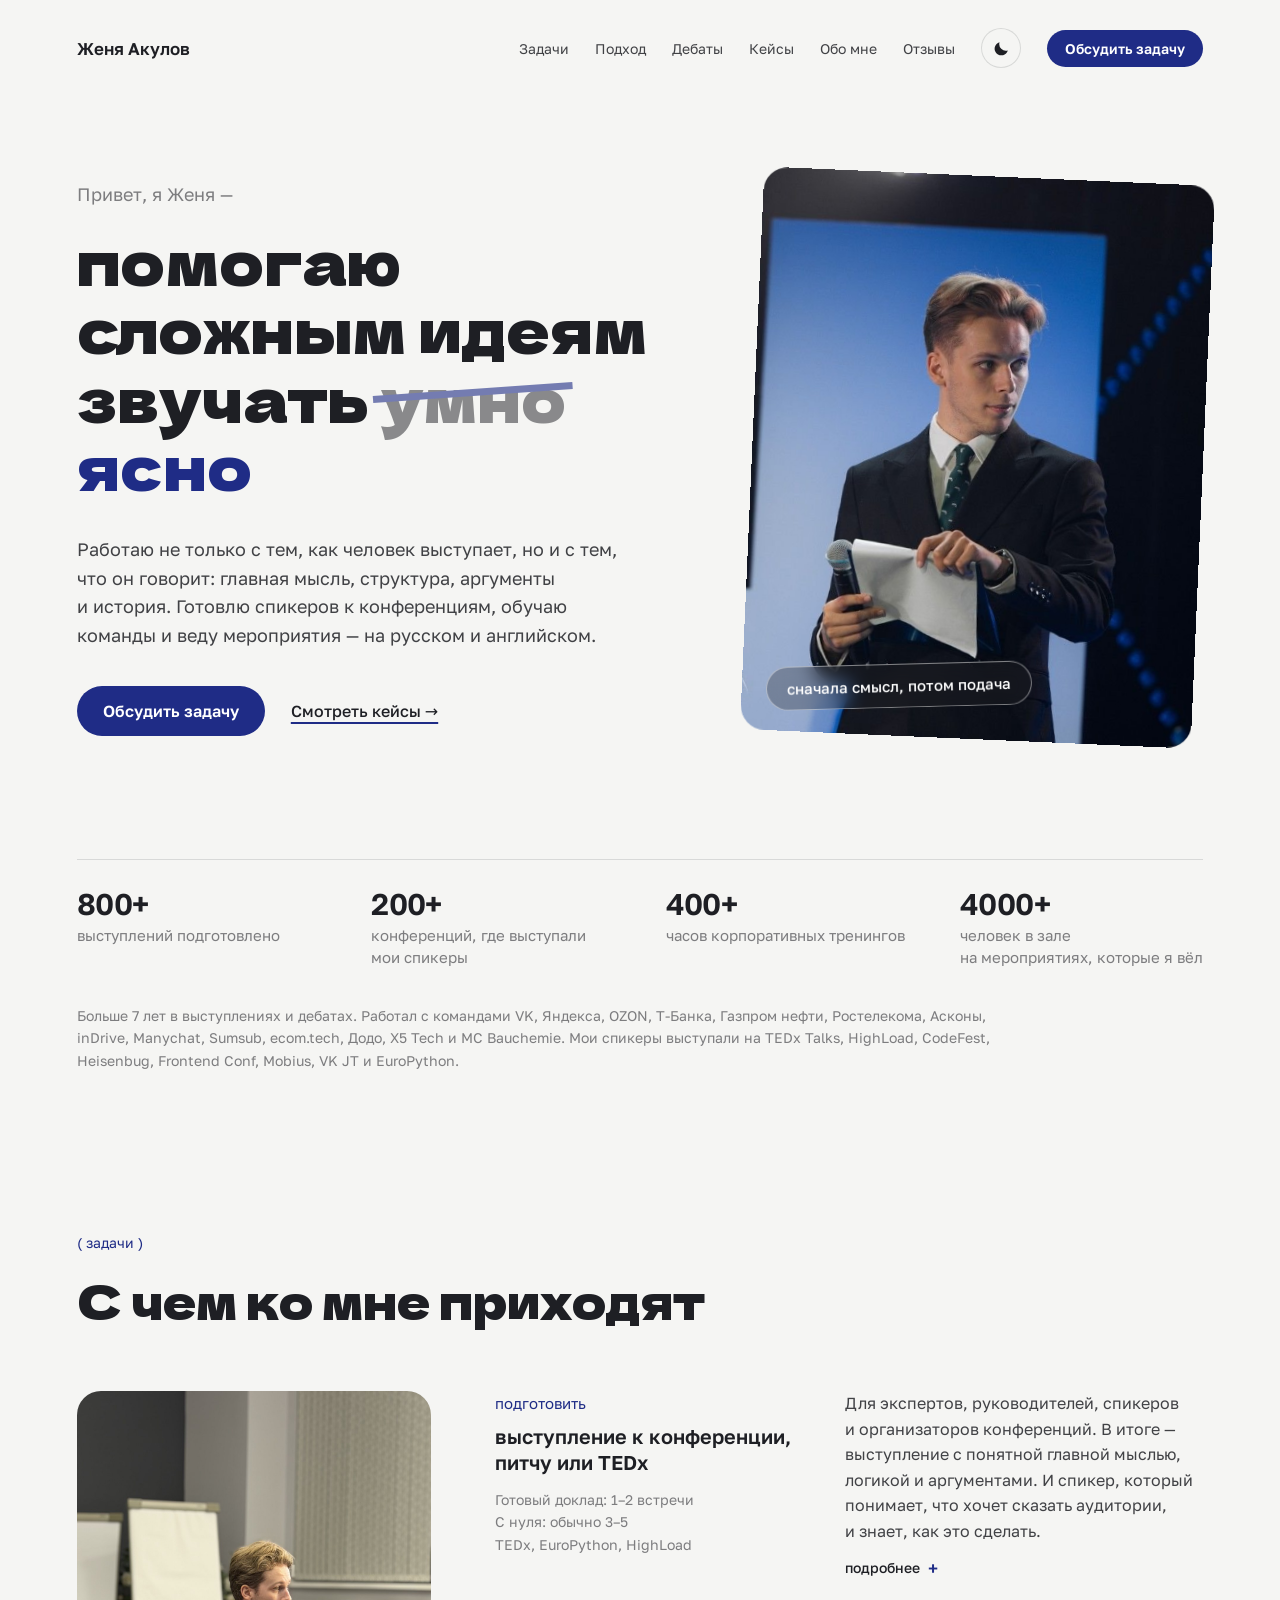
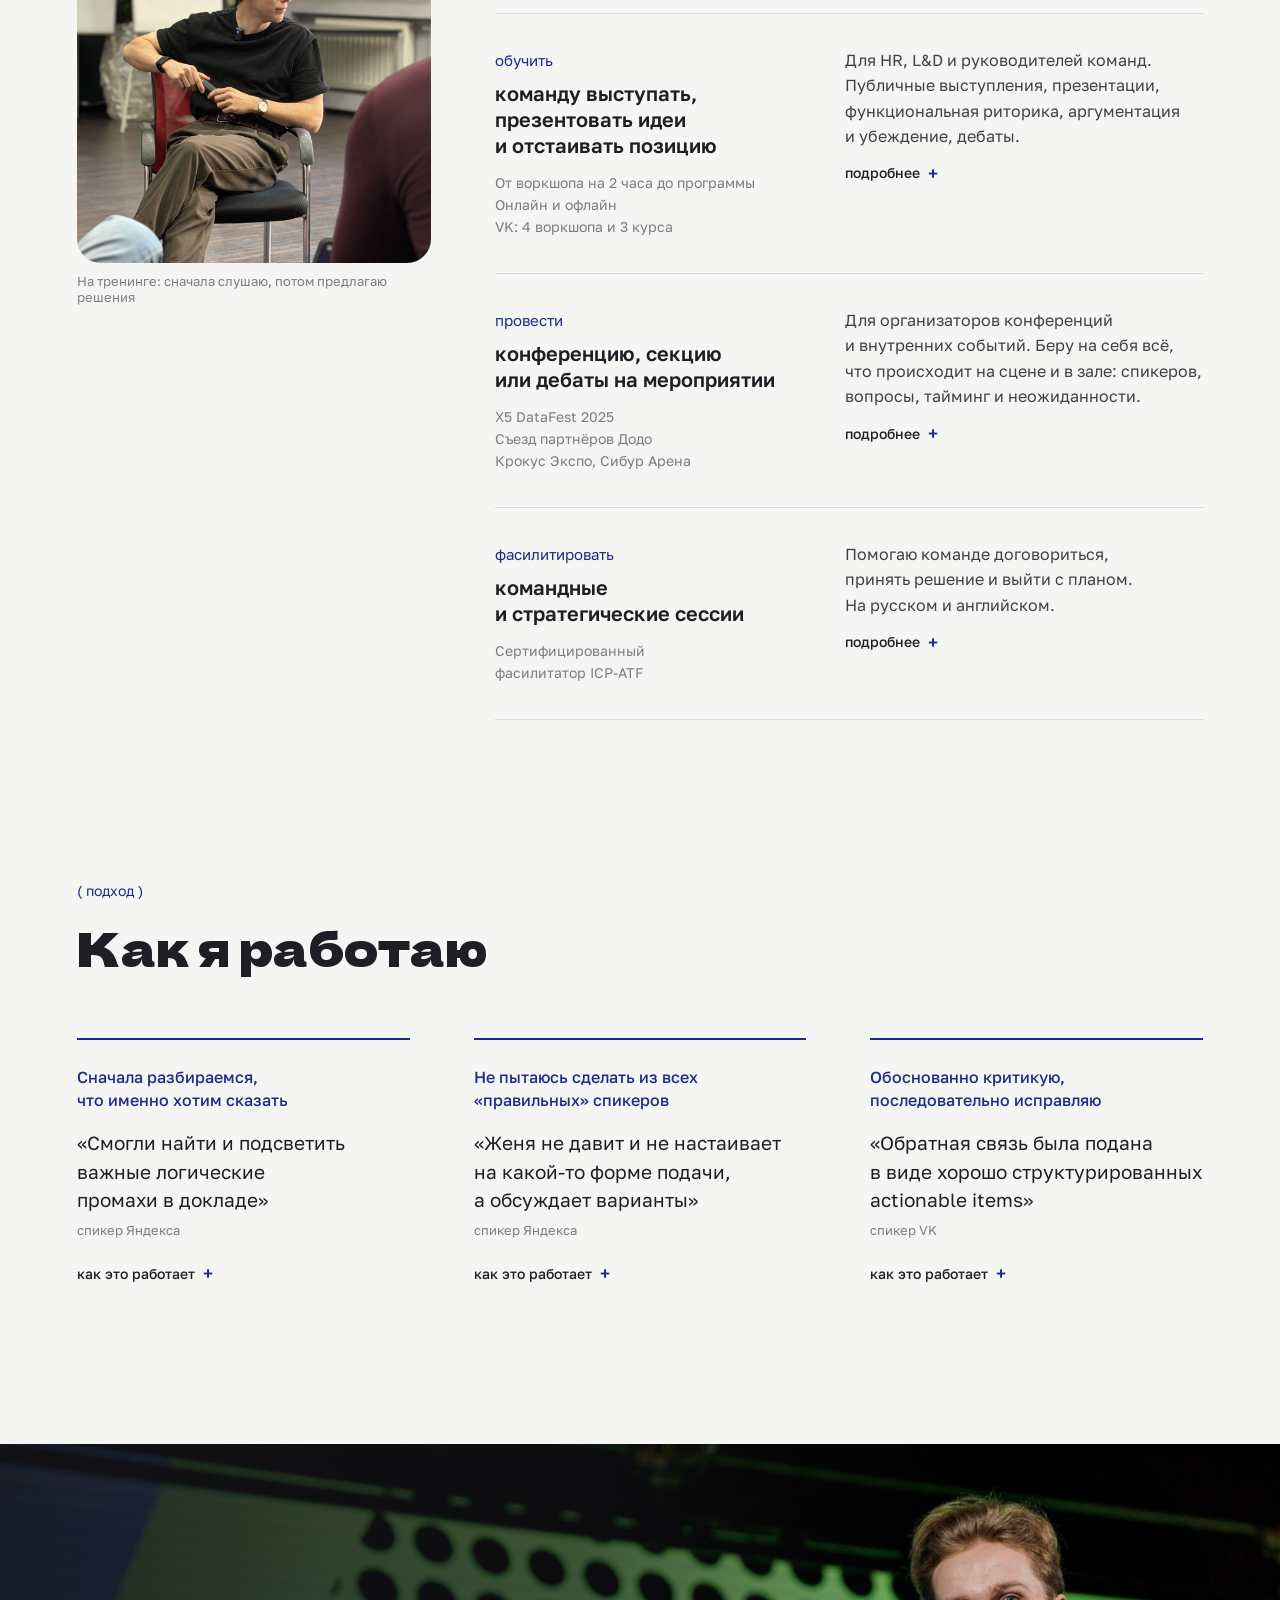
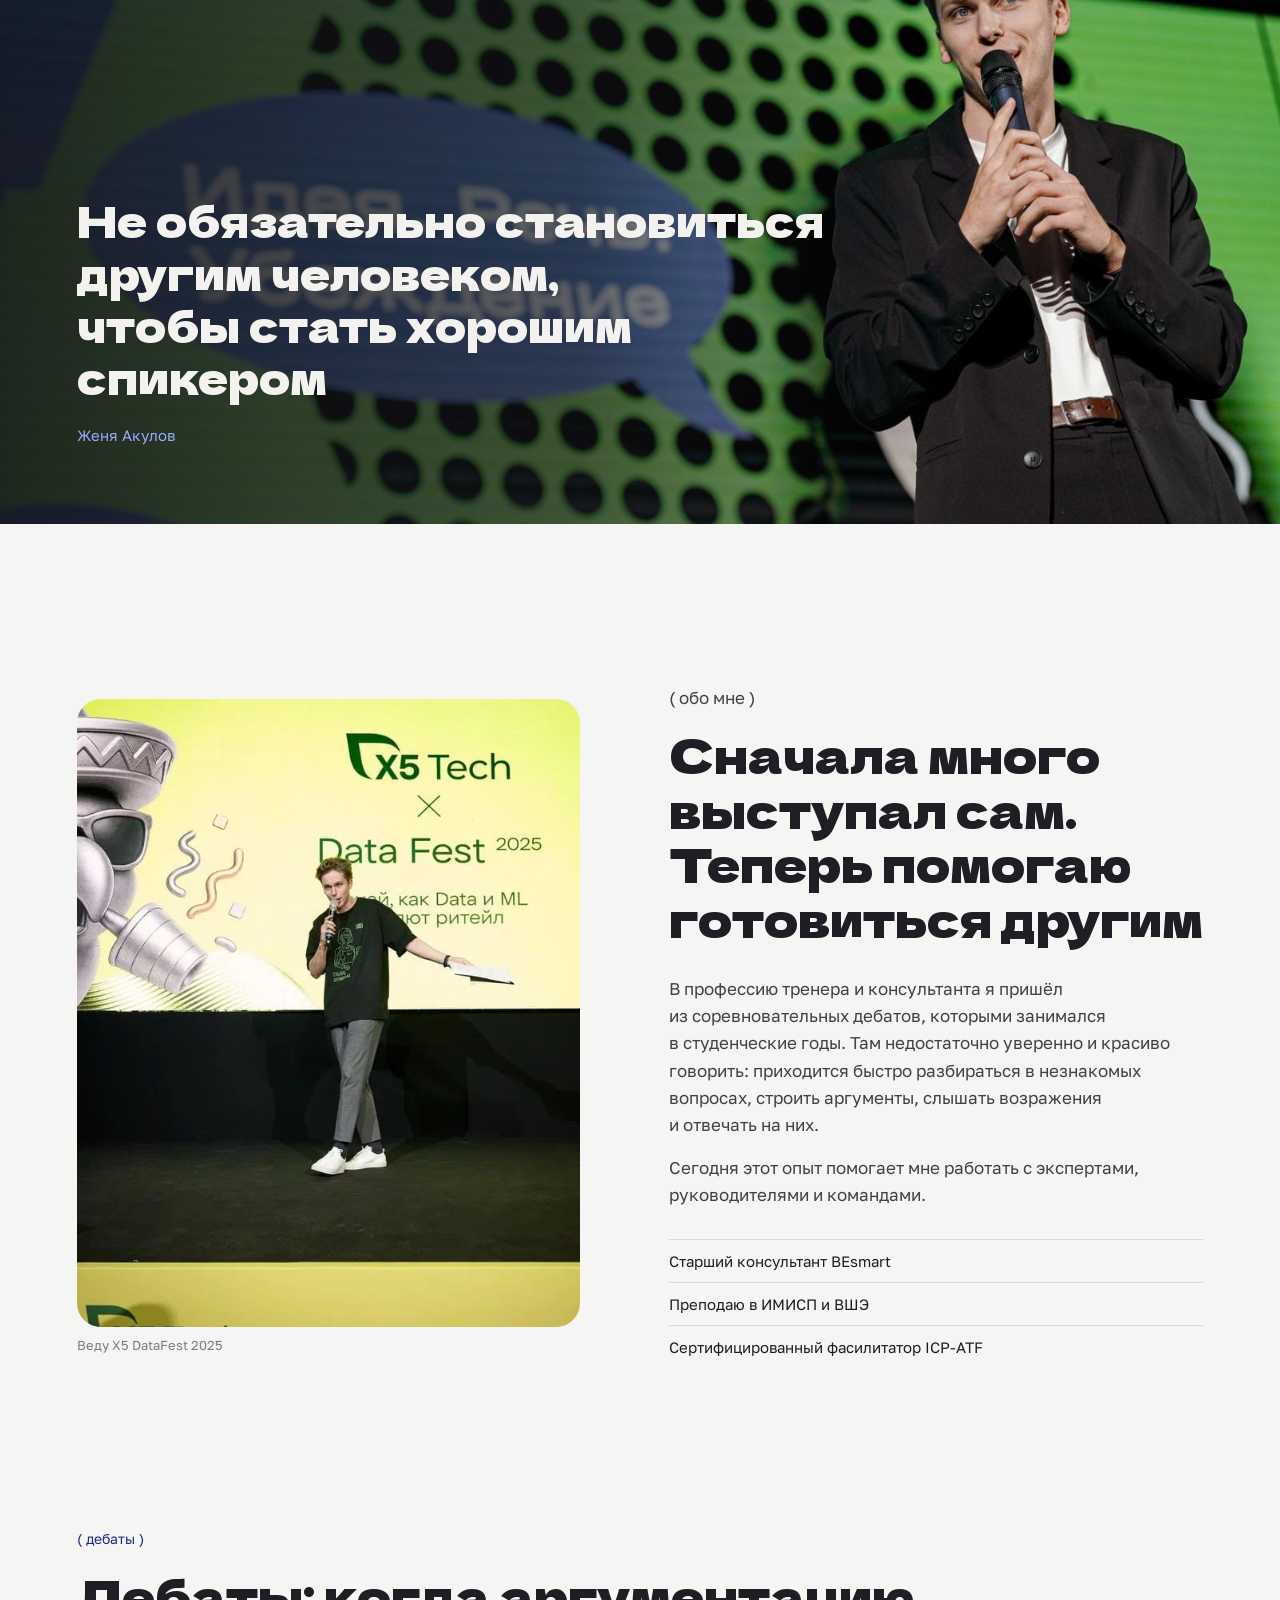
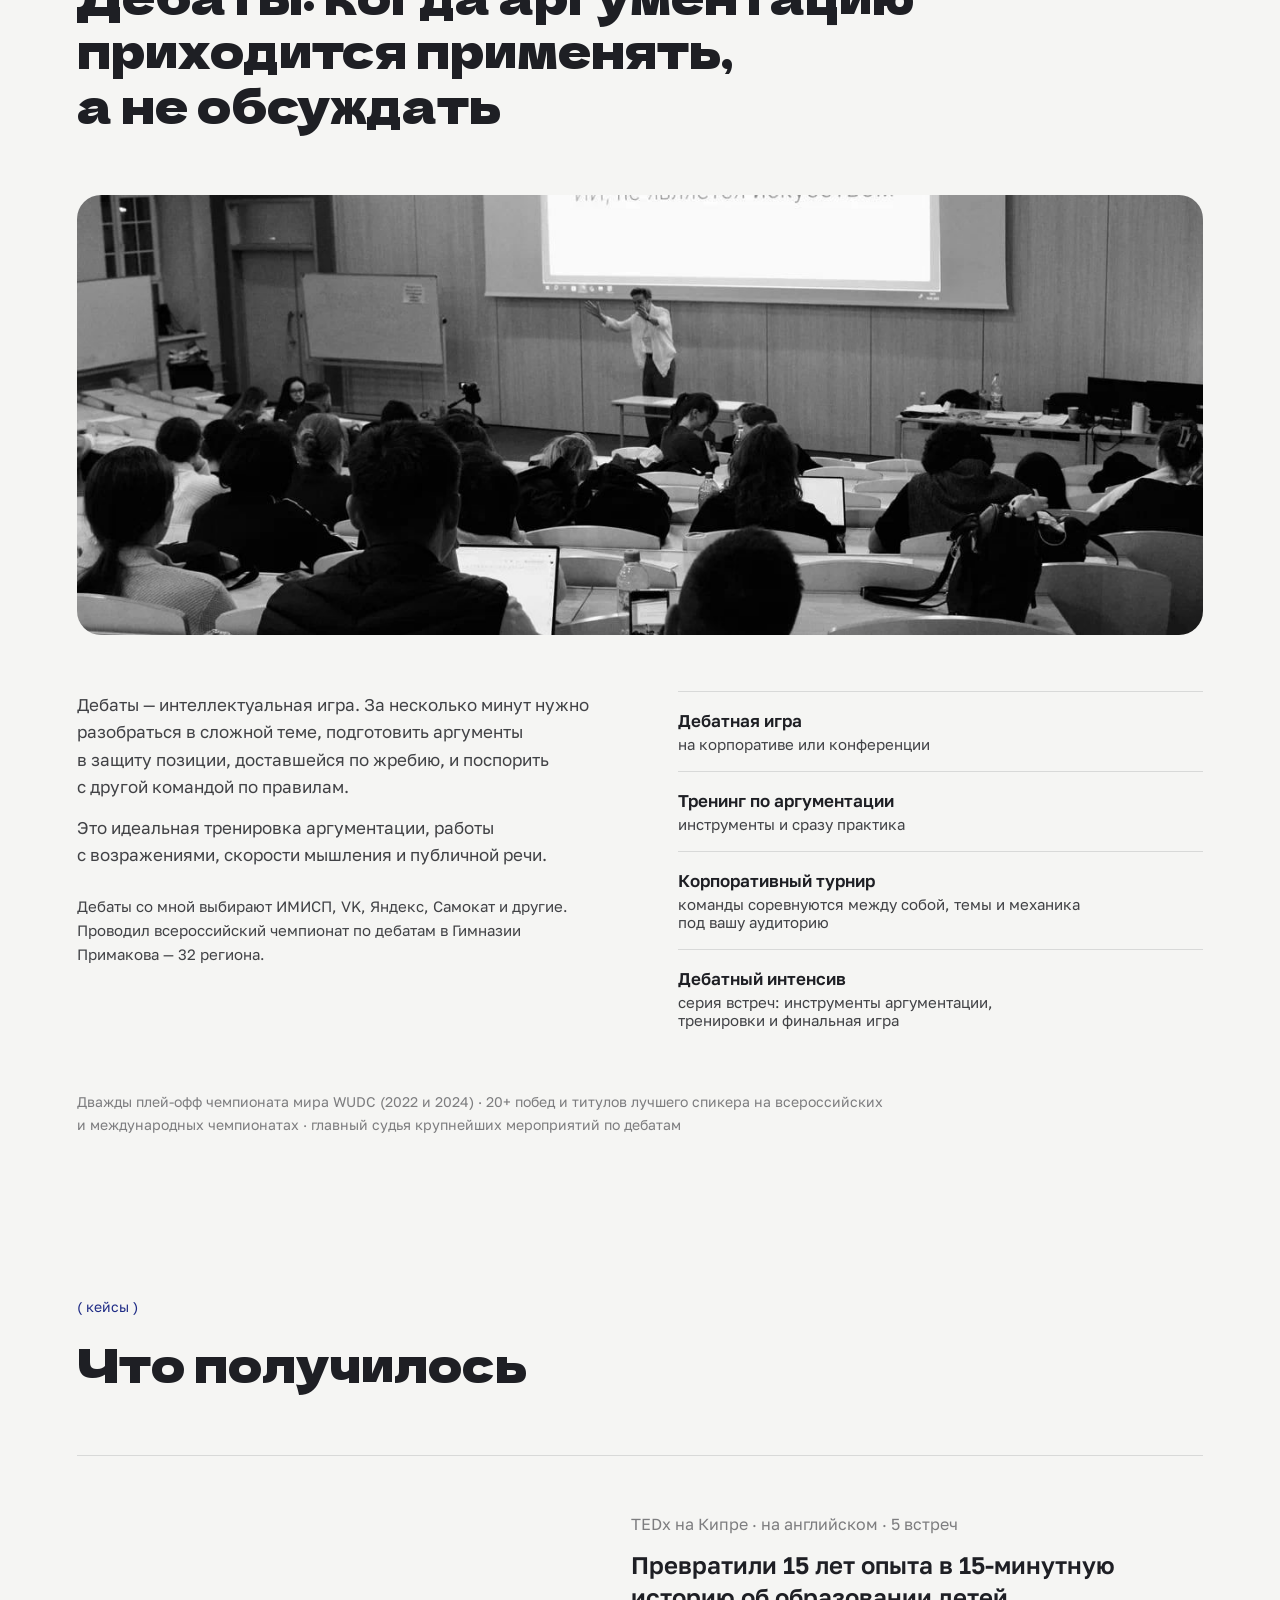
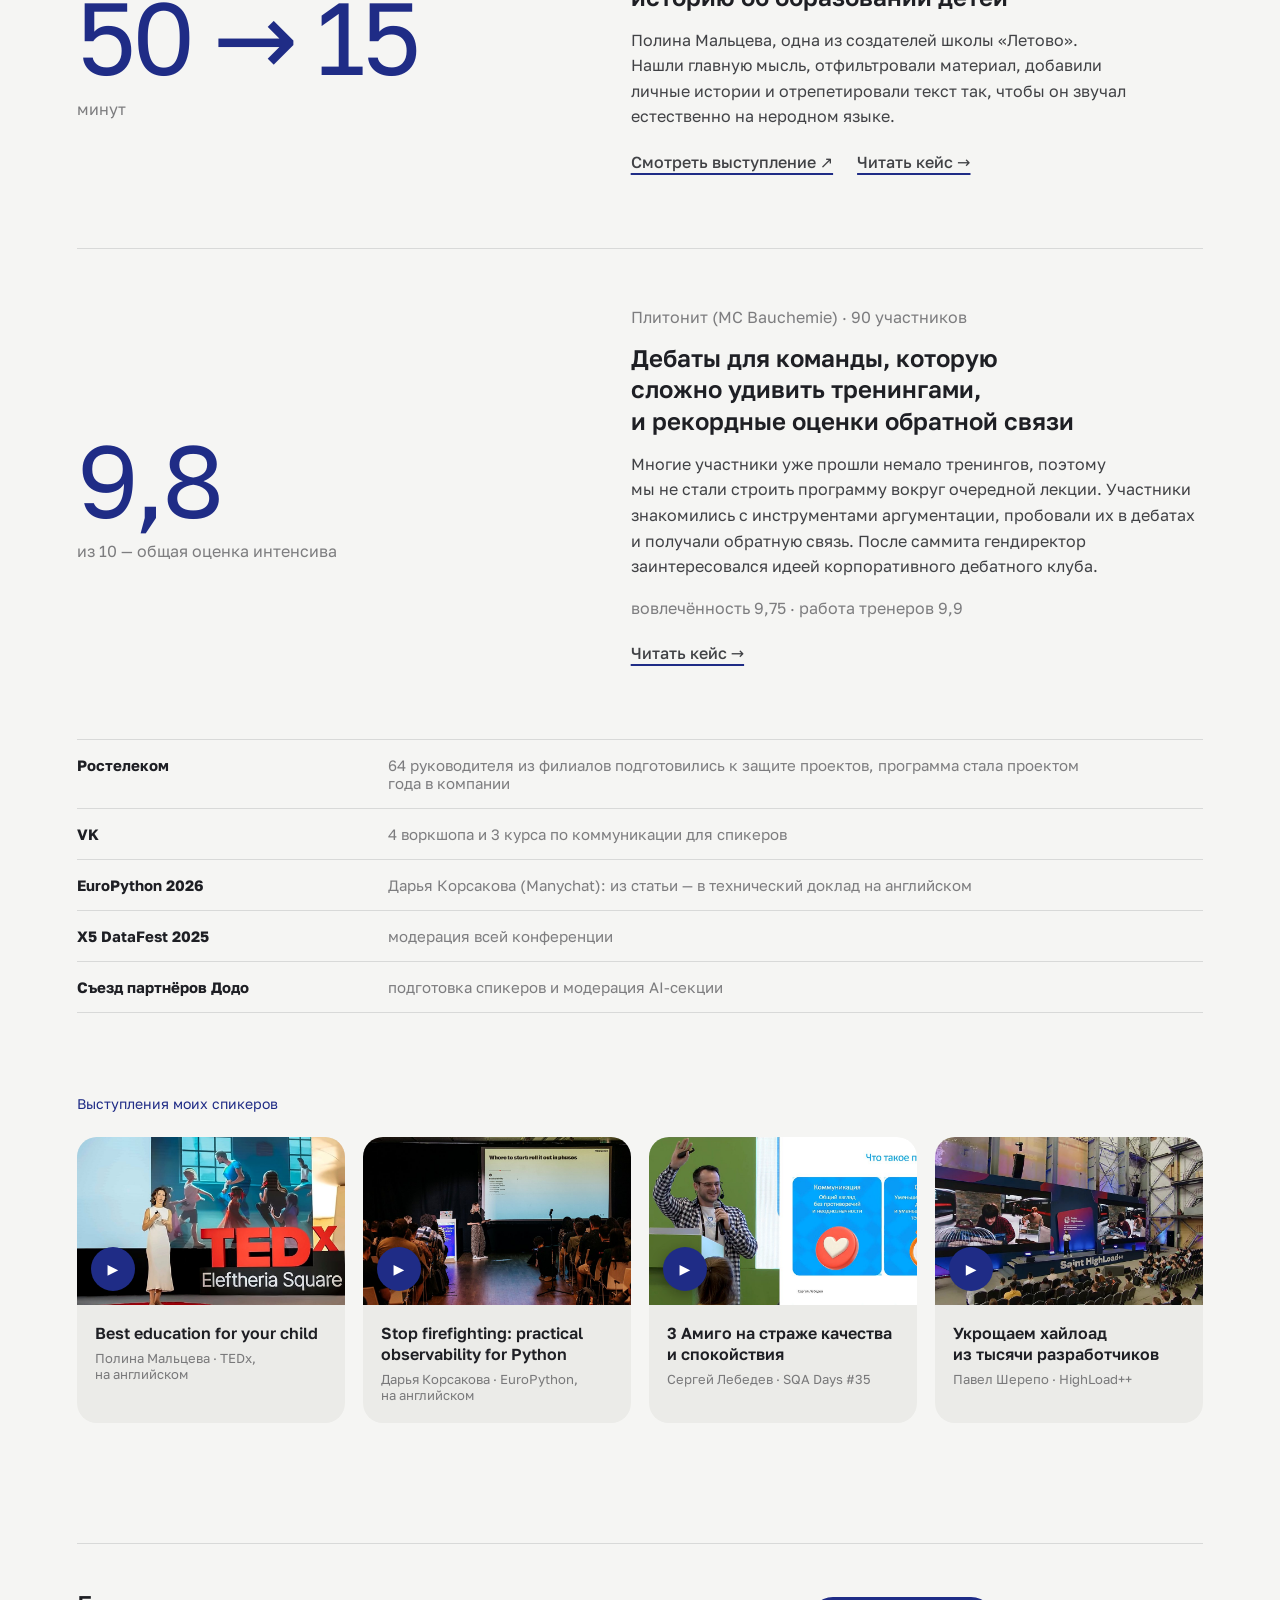
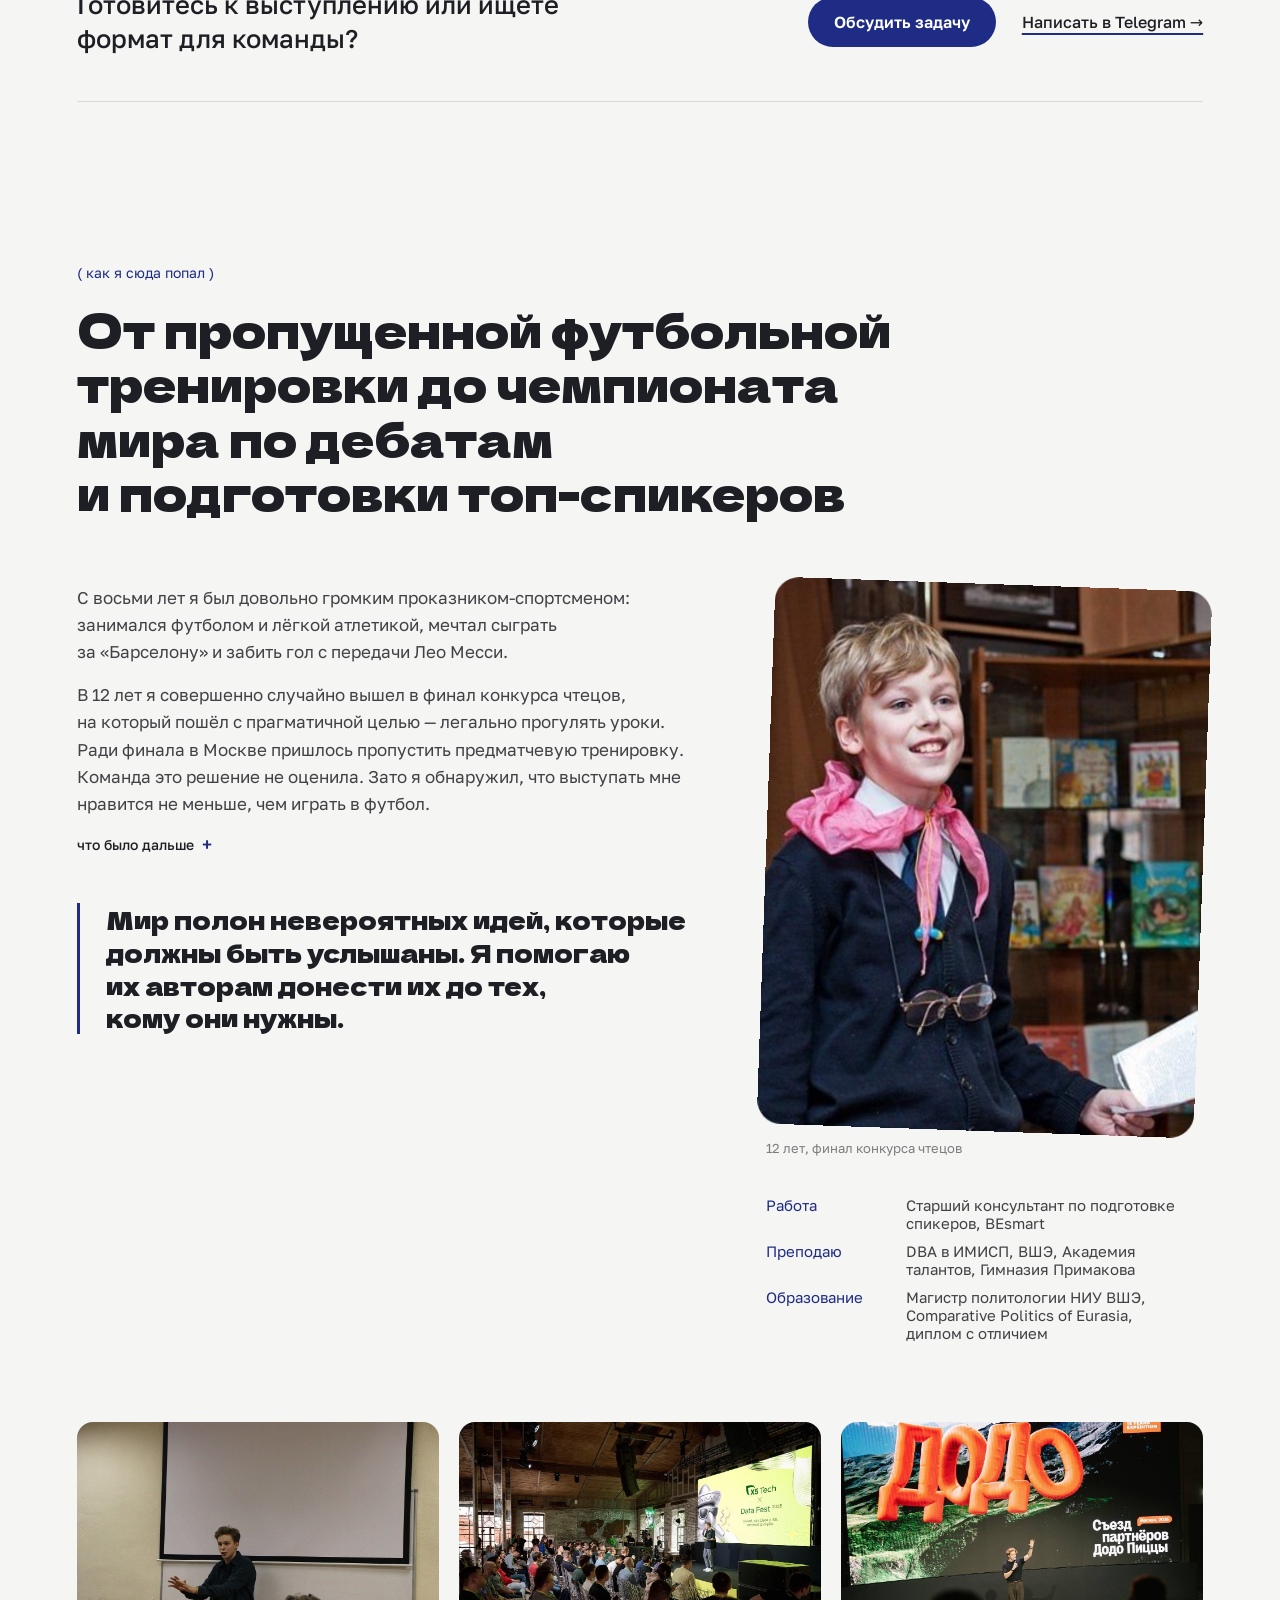
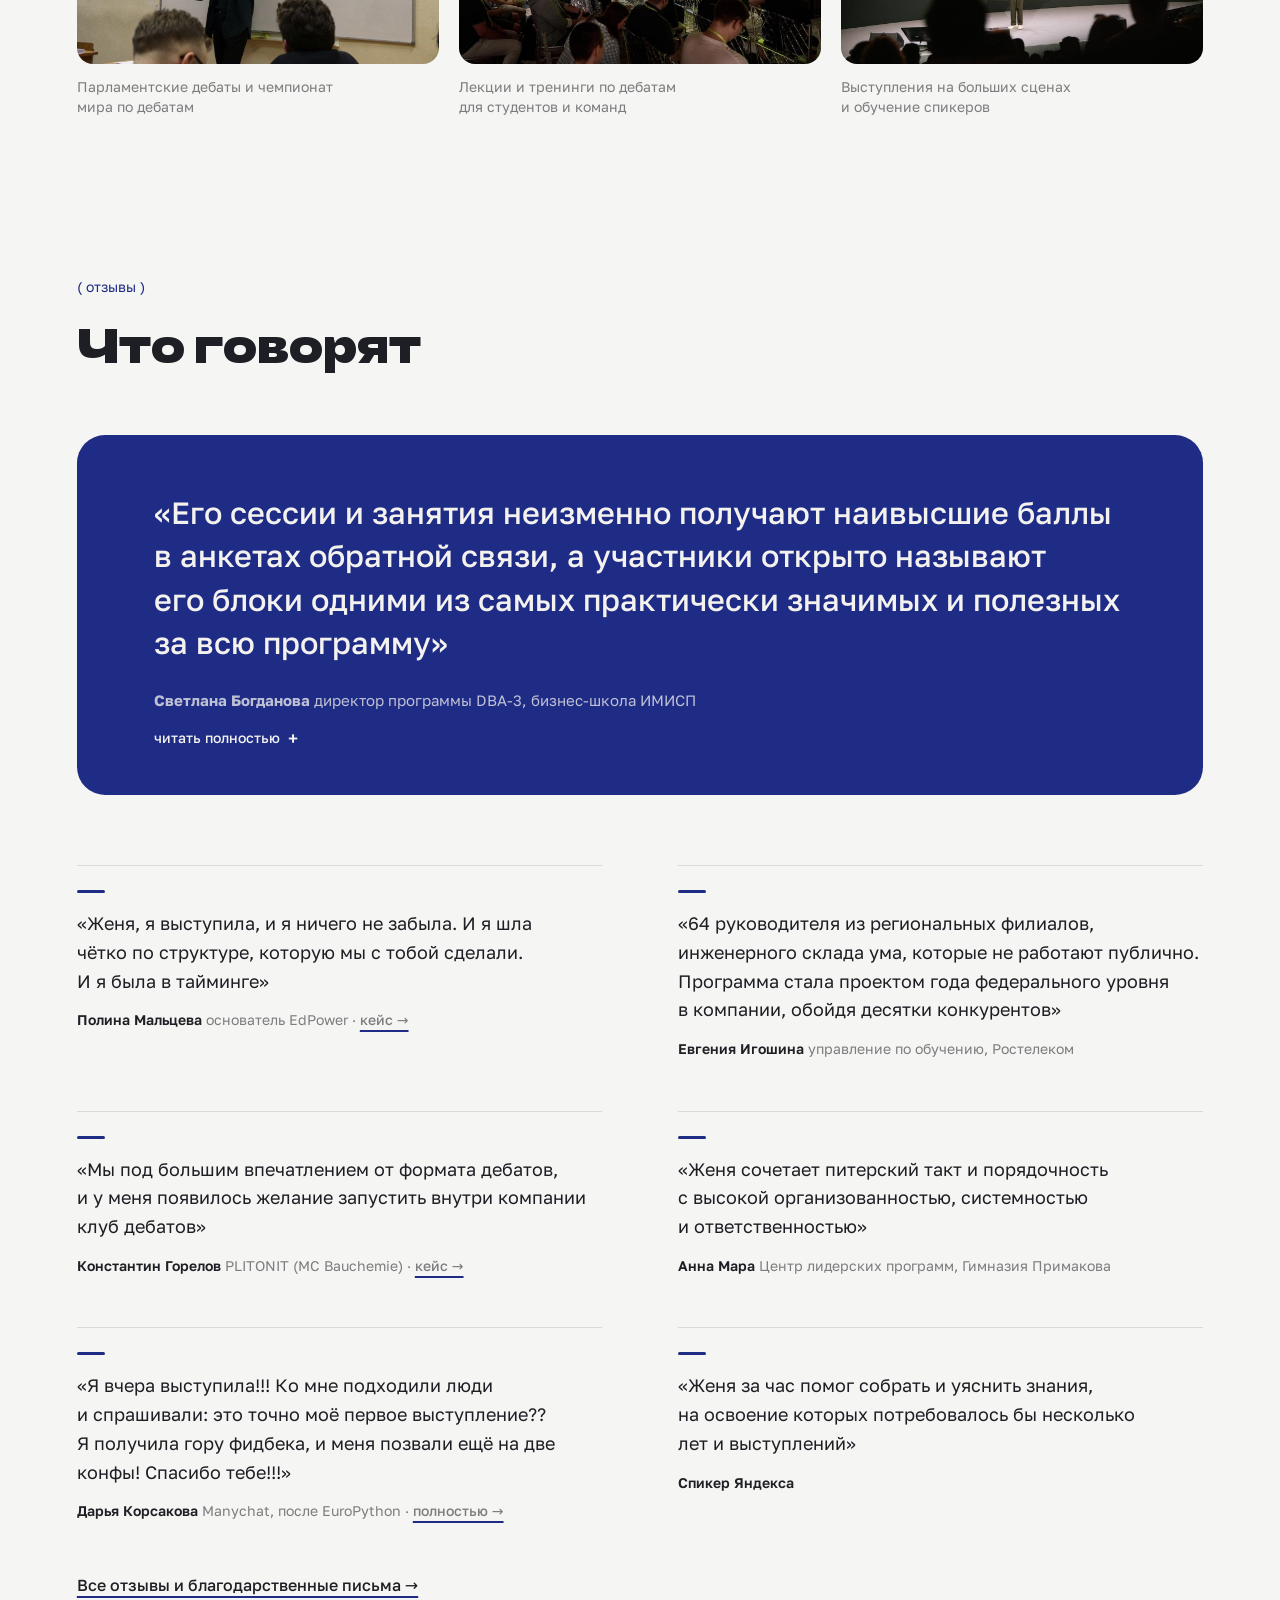
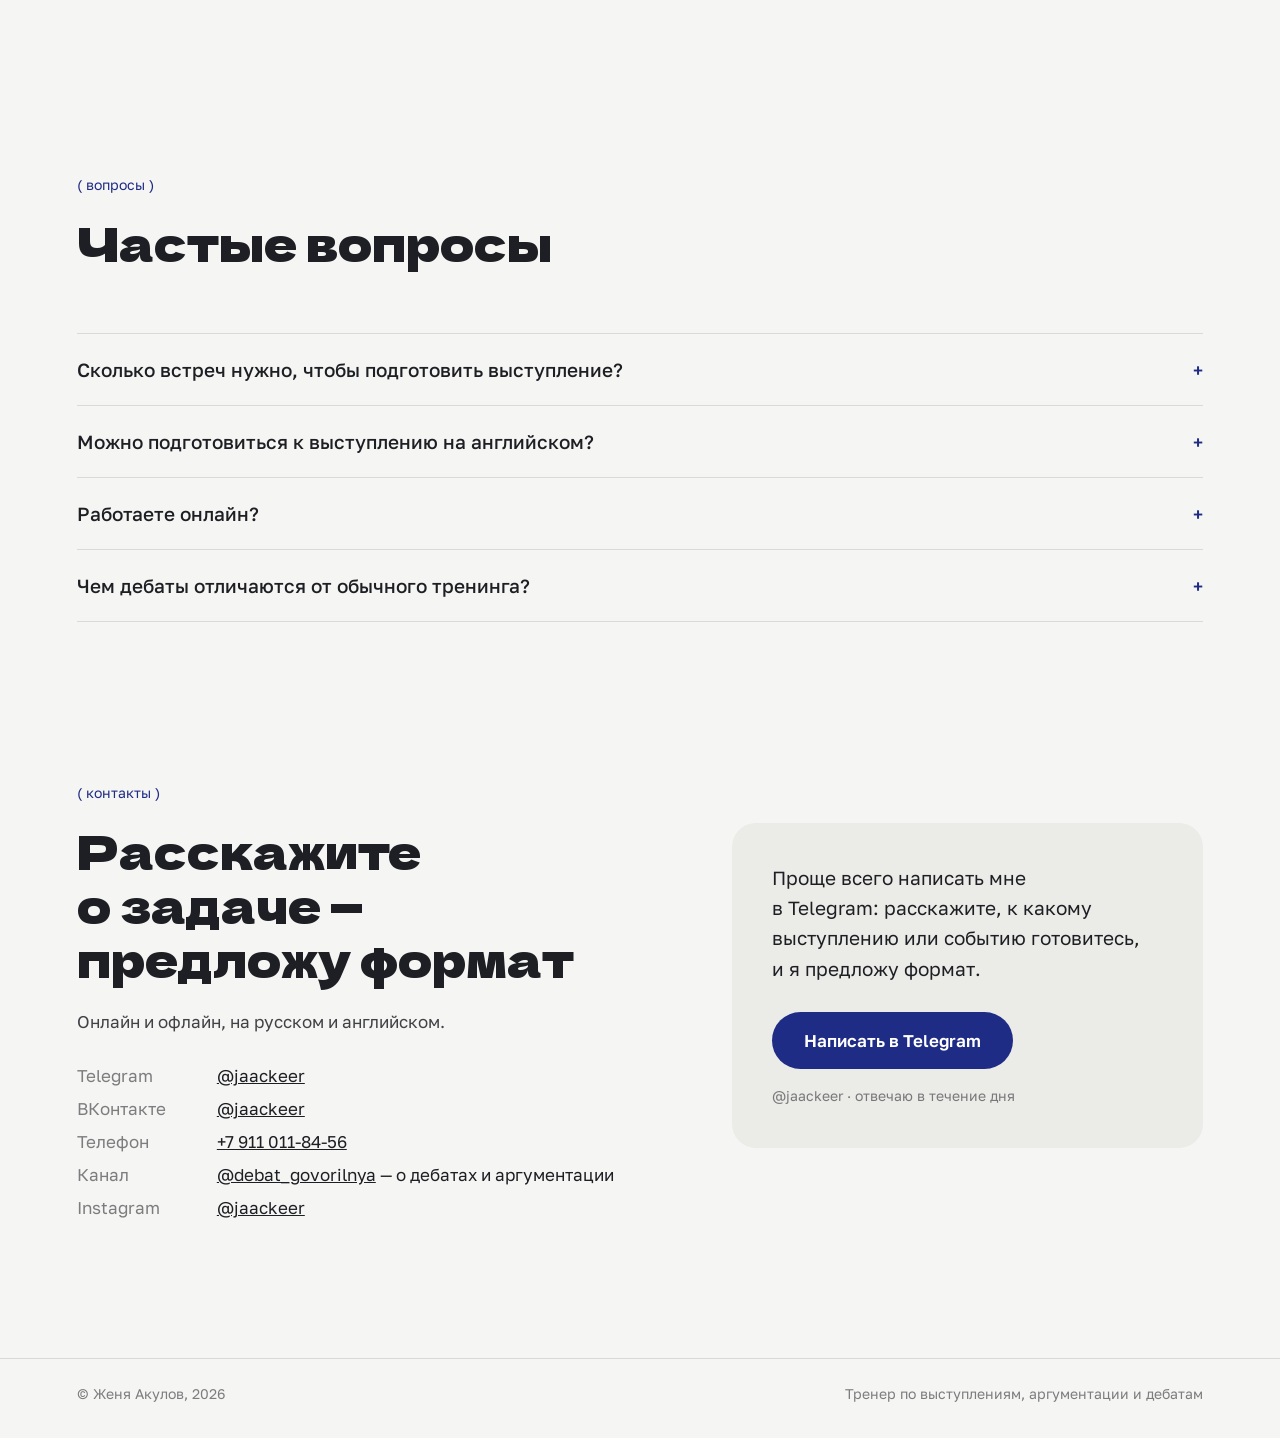
==== commit cf741a24: "Add files via upload" ====
--- a/index.html
+++ b/index.html
@@ -277,6 +277,14 @@
  .bign b{font-size:46px!important}
 }
 @container (max-width:760px){section>h2,.ag h2,.cg h2,.pcta h2,.sg h2{font-size:min(calc(25px*var(--k)),7.2cqw)}.site h1{font-size:min(calc(32px*var(--k)),9cqw)}}
+/* video thumbs */
+.site .vc{padding:0;overflow:hidden;min-height:0;gap:6px}
+.vth{position:relative;display:block;aspect-ratio:16/10;overflow:hidden;margin-bottom:6px}
+.vth img{width:100%;height:100%;object-fit:cover;transition:transform .4s}
+.vc:hover .vth img{transform:scale(1.04)}
+.vth .pl{position:absolute;left:14px;bottom:14px;margin:0!important;box-shadow:0 4px 14px rgba(0,0,0,.3)}
+.site .vc b{margin:6px 18px 0}.site .vc>span:last-child{margin:0 18px 20px}
+@container (max-width:760px){.site .vc{flex:0 0 78%}}
 </style></head><body><div class="page"><div class="site light f-dela"><header class="hero"><nav class="nav"><a class="logo" href="index.html">Женя Акулов</a><span class="links"><a href="#tasks">Задачи</a><a href="#approach">Подход</a><a href="#debates">Дебаты</a><a href="#cases">Кейсы</a><a href="#about">Обо&nbsp;мне</a><a href="#reviews">Отзывы</a></span><button class="theme" type="button" aria-label="Сменить тему" title="Сменить тему"><svg class="ic-sun" viewBox="0 0 24 24" aria-hidden="true"><circle cx="12" cy="12" r="4.2"/><path d="M12 2.5v2.6M12 18.9v2.6M2.5 12h2.6M18.9 12h2.6M5.3 5.3l1.8 1.8M16.9 16.9l1.8 1.8M5.3 18.7l1.8-1.8M16.9 7.1l1.8-1.8"/></svg><svg class="ic-moon" viewBox="0 0 24 24" aria-hidden="true"><path d="M20 14.5A8.5 8.5 0 0 1 9.5 4a8.5 8.5 0 1 0 10.5 10.5z"/></svg></button><a class="btn sm" href="#contact">Обсудить задачу</a></nav>
 <div class="h"><div><p class="hi">Привет, я&nbsp;Женя&nbsp;—</p>
 <h1>помогаю сложным идеям звучать <span class="strike">умно</span> <span class="acc">ясно</span></h1>
@@ -308,10 +316,10 @@
 <article class="c1"><p class="num">50&nbsp;→&nbsp;15<small>минут</small></p><div><p class="tag">TEDx на&nbsp;Кипре · на&nbsp;английском · 5&nbsp;встреч</p><h3>Превратили 15&nbsp;лет опыта в&nbsp;<span class="nw">15-минутную</span> историю об&nbsp;образовании&nbsp;детей</h3><p>Полина Мальцева, одна из&nbsp;создателей школы «Летово». Нашли главную мысль, отфильтровали материал, добавили личные истории и&nbsp;отрепетировали текст так, чтобы&nbsp;он&nbsp;звучал естественно на&nbsp;неродном&nbsp;языке.</p><p class="row2"><a class="u" href="https://www.youtube.com/watch?v=EdkUNtvmJrM" target="_blank" rel="noopener">Смотреть выступление ↗</a><a class="u" href="case-tedx.html">Читать кейс →</a></p></div></article>
 <article class="c2"><p class="num">9,8<small>из&nbsp;10&nbsp;— общая оценка интенсива</small></p><div><p class="tag">Плитонит (MC&nbsp;Bauchemie) · 90&nbsp;участников</p><h3>Дебаты для&nbsp;команды, которую сложно удивить тренингами, и&nbsp;рекордные оценки обратной&nbsp;связи</h3><p>Многие участники уже&nbsp;прошли немало тренингов, поэтому мы&nbsp;не&nbsp;стали строить программу вокруг очередной лекции. Участники знакомились с&nbsp;инструментами аргументации, пробовали их&nbsp;в&nbsp;дебатах и&nbsp;получали обратную связь. После саммита гендиректор заинтересовался идеей корпоративного дебатного&nbsp;клуба.</p><p class="tag">вовлечённость 9,75 · работа тренеров&nbsp;9,9</p><p class="row2"><a class="u" href="case-plitonit.html">Читать кейс →</a></p></div></article>
 <details class="more-m" open><summary>Ещё&nbsp;проекты</summary><ul class="mini"><li><b>Ростелеком</b><span>64&nbsp;руководителя из&nbsp;филиалов подготовились к&nbsp;защите проектов, программа стала проектом года в&nbsp;компании</span></li><li><b>VK</b><span>4&nbsp;воркшопа и&nbsp;3&nbsp;курса по&nbsp;коммуникации для&nbsp;спикеров</span></li><li><b>EuroPython&nbsp;2026</b><span>Дарья Корсакова (Manychat): из&nbsp;статьи&nbsp;— в&nbsp;технический доклад на&nbsp;английском</span></li><li><b>X5&nbsp;DataFest&nbsp;2025</b><span>модерация всей конференции</span></li><li><b>Съезд партнёров&nbsp;Додо</b><span>подготовка спикеров и&nbsp;модерация AI-секции</span></li></ul></details><div class="vids"><p class="vlab">Выступления моих спикеров</p><div class="vg">
-<a class="vc" href="https://www.youtube.com/watch?v=EdkUNtvmJrM" target="_blank" rel="noopener"><span class="pl">▶</span><b>Best education for your&nbsp;child</b><span>Полина Мальцева · TEDx, на&nbsp;английском</span></a>
-<a class="vc" href="https://www.youtube.com/watch?v=X7jbc8EVs-w" target="_blank" rel="noopener"><span class="pl">▶</span><b>Stop firefighting: practical observability for&nbsp;Python</b><span>Дарья Корсакова · EuroPython, на&nbsp;английском</span></a>
-<a class="vc" href="https://www.youtube.com/watch?v=uPfRowyLxD0" target="_blank" rel="noopener"><span class="pl">▶</span><b>3&nbsp;Амиго на&nbsp;страже качества и&nbsp;спокойствия</b><span>Сергей Лебедев · SQA Days&nbsp;#35</span></a>
-<a class="vc" href="https://www.youtube.com/watch?v=vgUOVMnVZoY" target="_blank" rel="noopener"><span class="pl">▶</span><b>Укрощаем хайлоад из&nbsp;тысячи разработчиков</b><span>Павел Шерепо · HighLoad++</span></a>
+<a class="vc" href="https://www.youtube.com/watch?v=EdkUNtvmJrM" target="_blank" rel="noopener"><span class="vth"><img src="img/vid-maltseva.jpg" alt="" loading="lazy"><span class="pl">▶</span></span><b>Best education for your&nbsp;child</b><span>Полина Мальцева · TEDx, на&nbsp;английском</span></a>
+<a class="vc" href="https://www.youtube.com/watch?v=X7jbc8EVs-w" target="_blank" rel="noopener"><span class="vth"><img src="img/vid-korsakova.jpg" alt="" loading="lazy"><span class="pl">▶</span></span><b>Stop firefighting: practical observability for&nbsp;Python</b><span>Дарья Корсакова · EuroPython, на&nbsp;английском</span></a>
+<a class="vc" href="https://www.youtube.com/watch?v=uPfRowyLxD0" target="_blank" rel="noopener"><span class="vth"><img src="img/vid-lebedev.jpg" alt="" loading="lazy"><span class="pl">▶</span></span><b>3&nbsp;Амиго на&nbsp;страже качества и&nbsp;спокойствия</b><span>Сергей Лебедев · SQA Days&nbsp;#35</span></a>
+<a class="vc" href="https://www.youtube.com/watch?v=vgUOVMnVZoY" target="_blank" rel="noopener"><span class="vth"><img src="img/vid-sherepo.jpg" alt="" loading="lazy"><span class="pl">▶</span></span><b>Укрощаем хайлоад из&nbsp;тысячи разработчиков</b><span>Павел Шерепо · HighLoad++</span></a>
 </div></div></section><div class="mid"><p>Готовитесь к&nbsp;выступлению или&nbsp;ищете формат для&nbsp;команды?</p><div class="row"><a class="btn" href="#contact">Обсудить задачу</a><a class="lnk" href="https://t.me/jaackeer" target="_blank" rel="noopener">Написать в&nbsp;Telegram →</a></div></div><section class="story"><p class="lbl">(&nbsp;как&nbsp;я&nbsp;сюда попал&nbsp;)</p><h2>От&nbsp;пропущенной футбольной тренировки до&nbsp;чемпионата мира по&nbsp;дебатам и&nbsp;подготовки <span class="nw">топ-спикеров</span></h2>
 <div class="sg"><div><p>С&nbsp;восьми лет я&nbsp;был довольно громким проказником-спортсменом: занимался футболом и&nbsp;лёгкой атлетикой, мечтал сыграть за&nbsp;«Барселону» и&nbsp;забить гол с&nbsp;передачи Лео&nbsp;Месси.</p>
 <p>В&nbsp;12&nbsp;лет я&nbsp;совершенно случайно вышел в&nbsp;финал конкурса чтецов, на&nbsp;который пошёл с&nbsp;прагматичной целью&nbsp;— легально прогулять уроки. Ради финала в&nbsp;Москве пришлось пропустить предматчевую тренировку. Команда это&nbsp;решение не&nbsp;оценила. Зато я&nbsp;обнаружил, что&nbsp;выступать мне нравится не&nbsp;меньше, чем&nbsp;играть в&nbsp;футбол.</p>
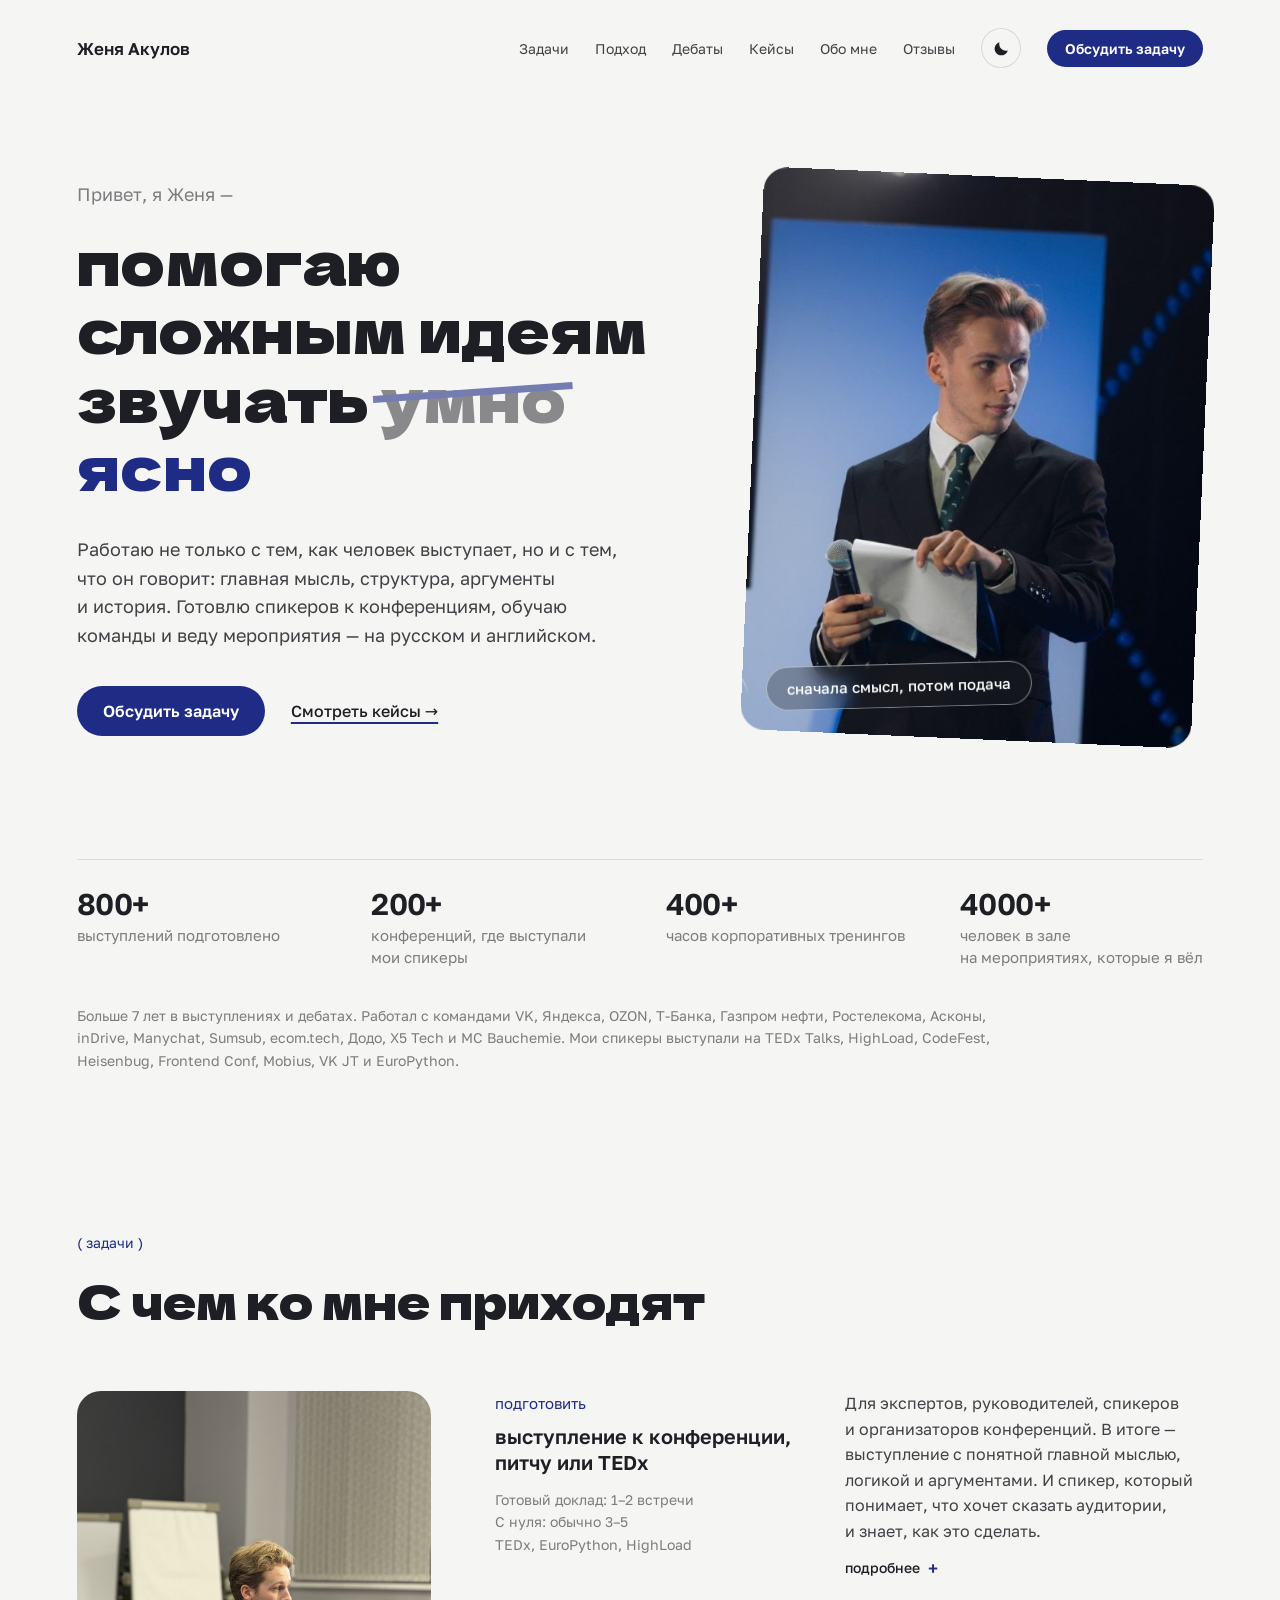
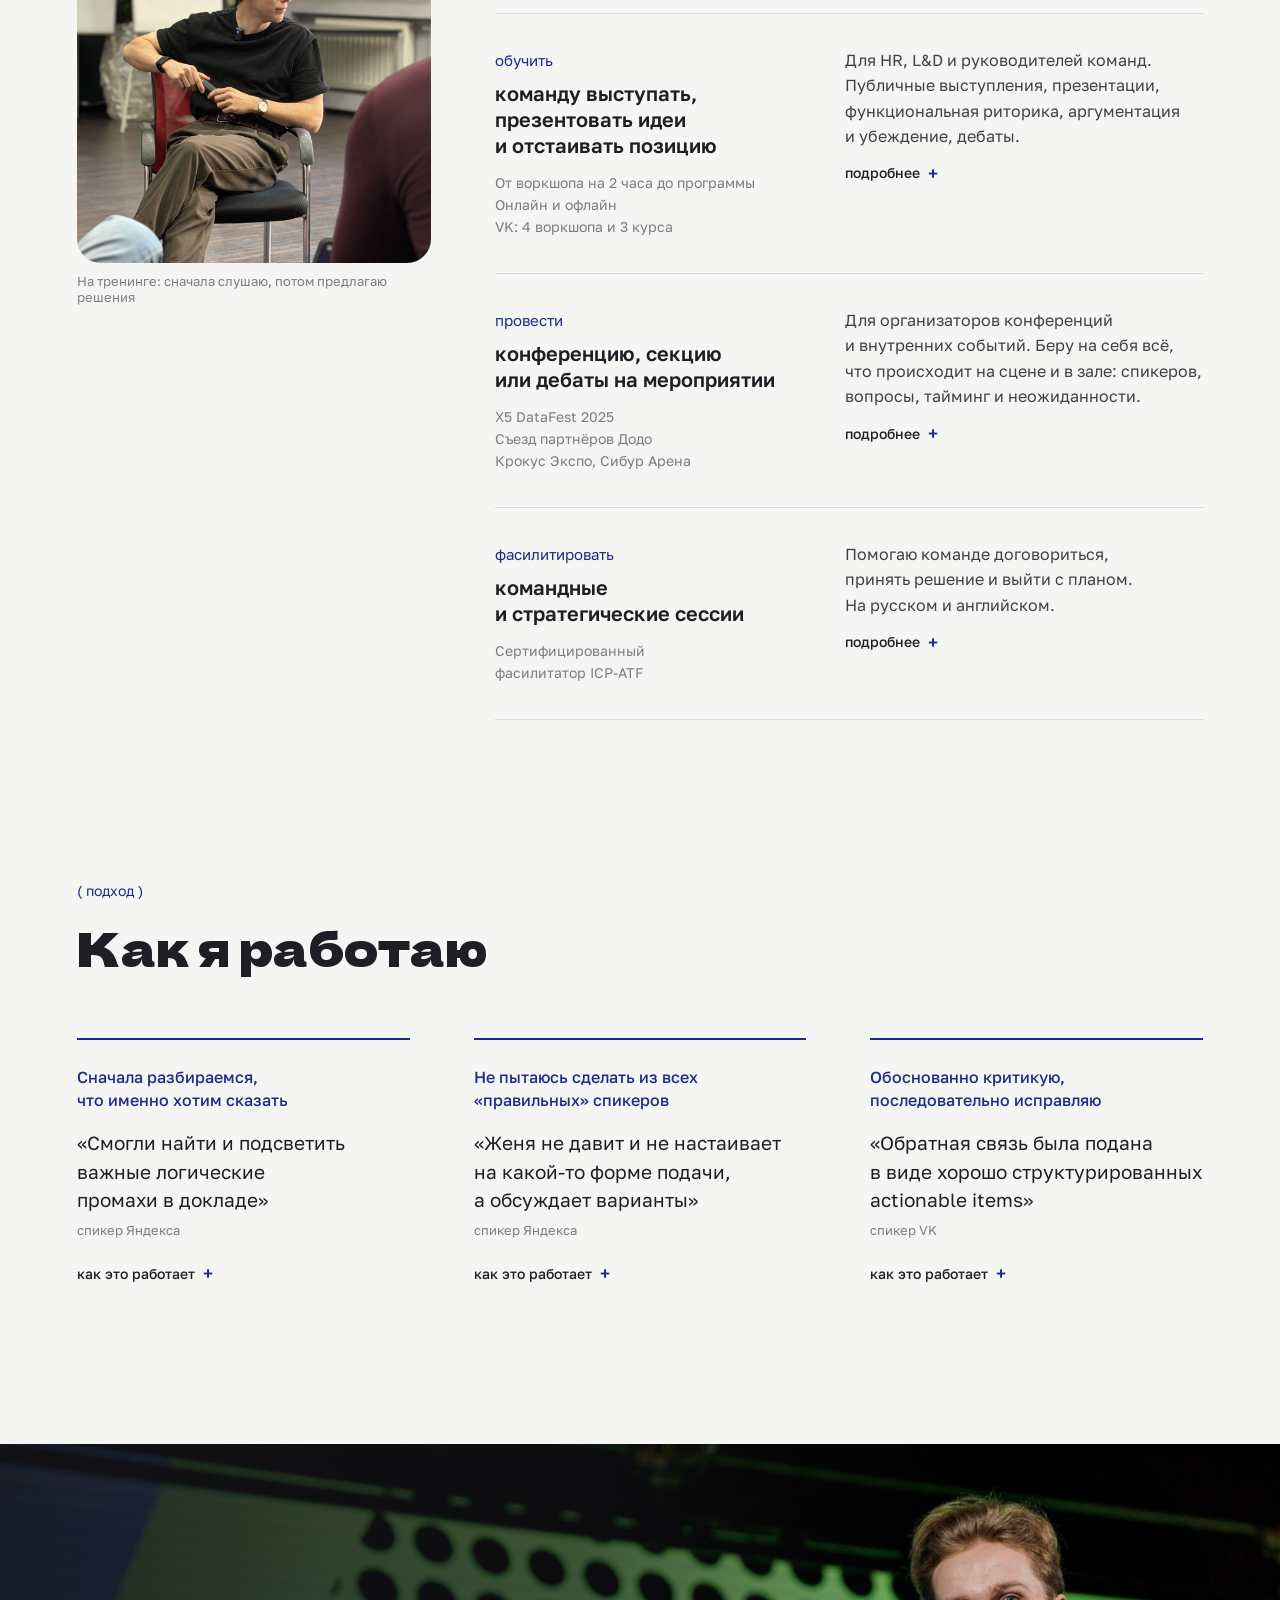
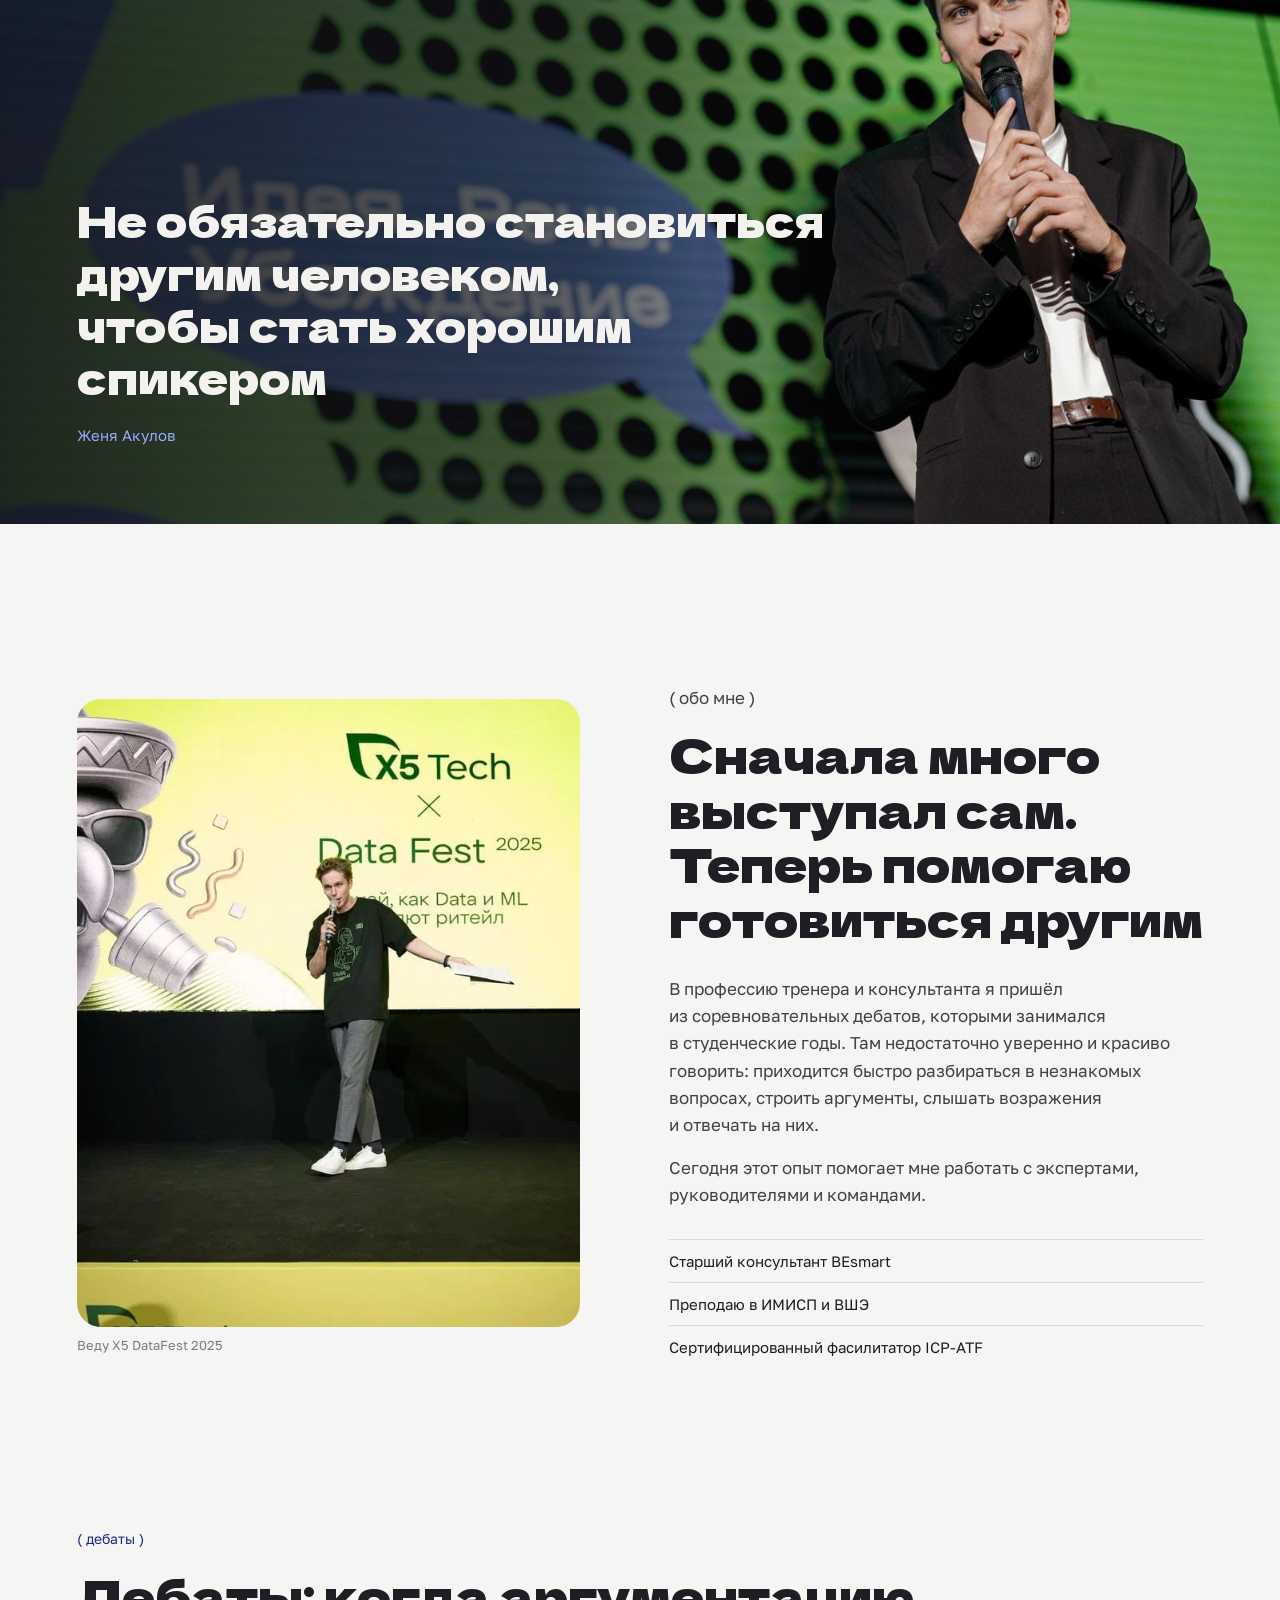
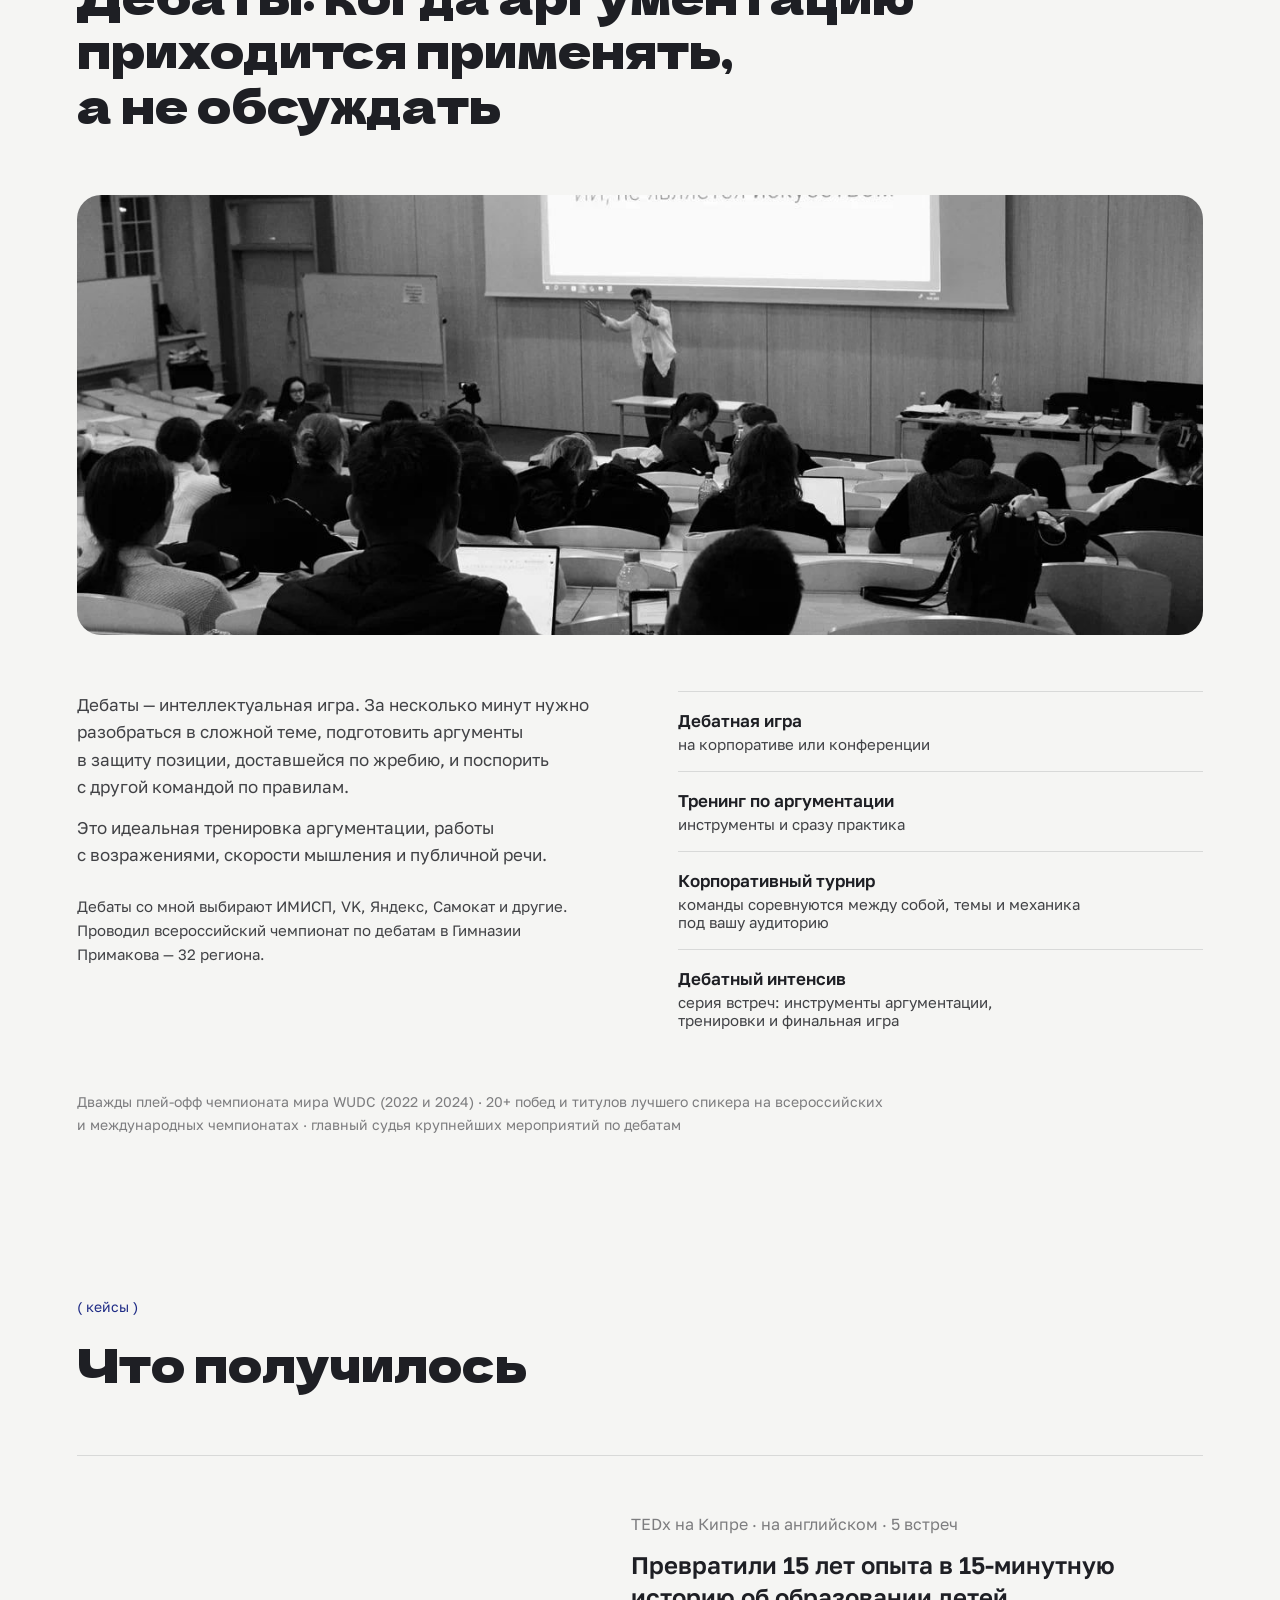
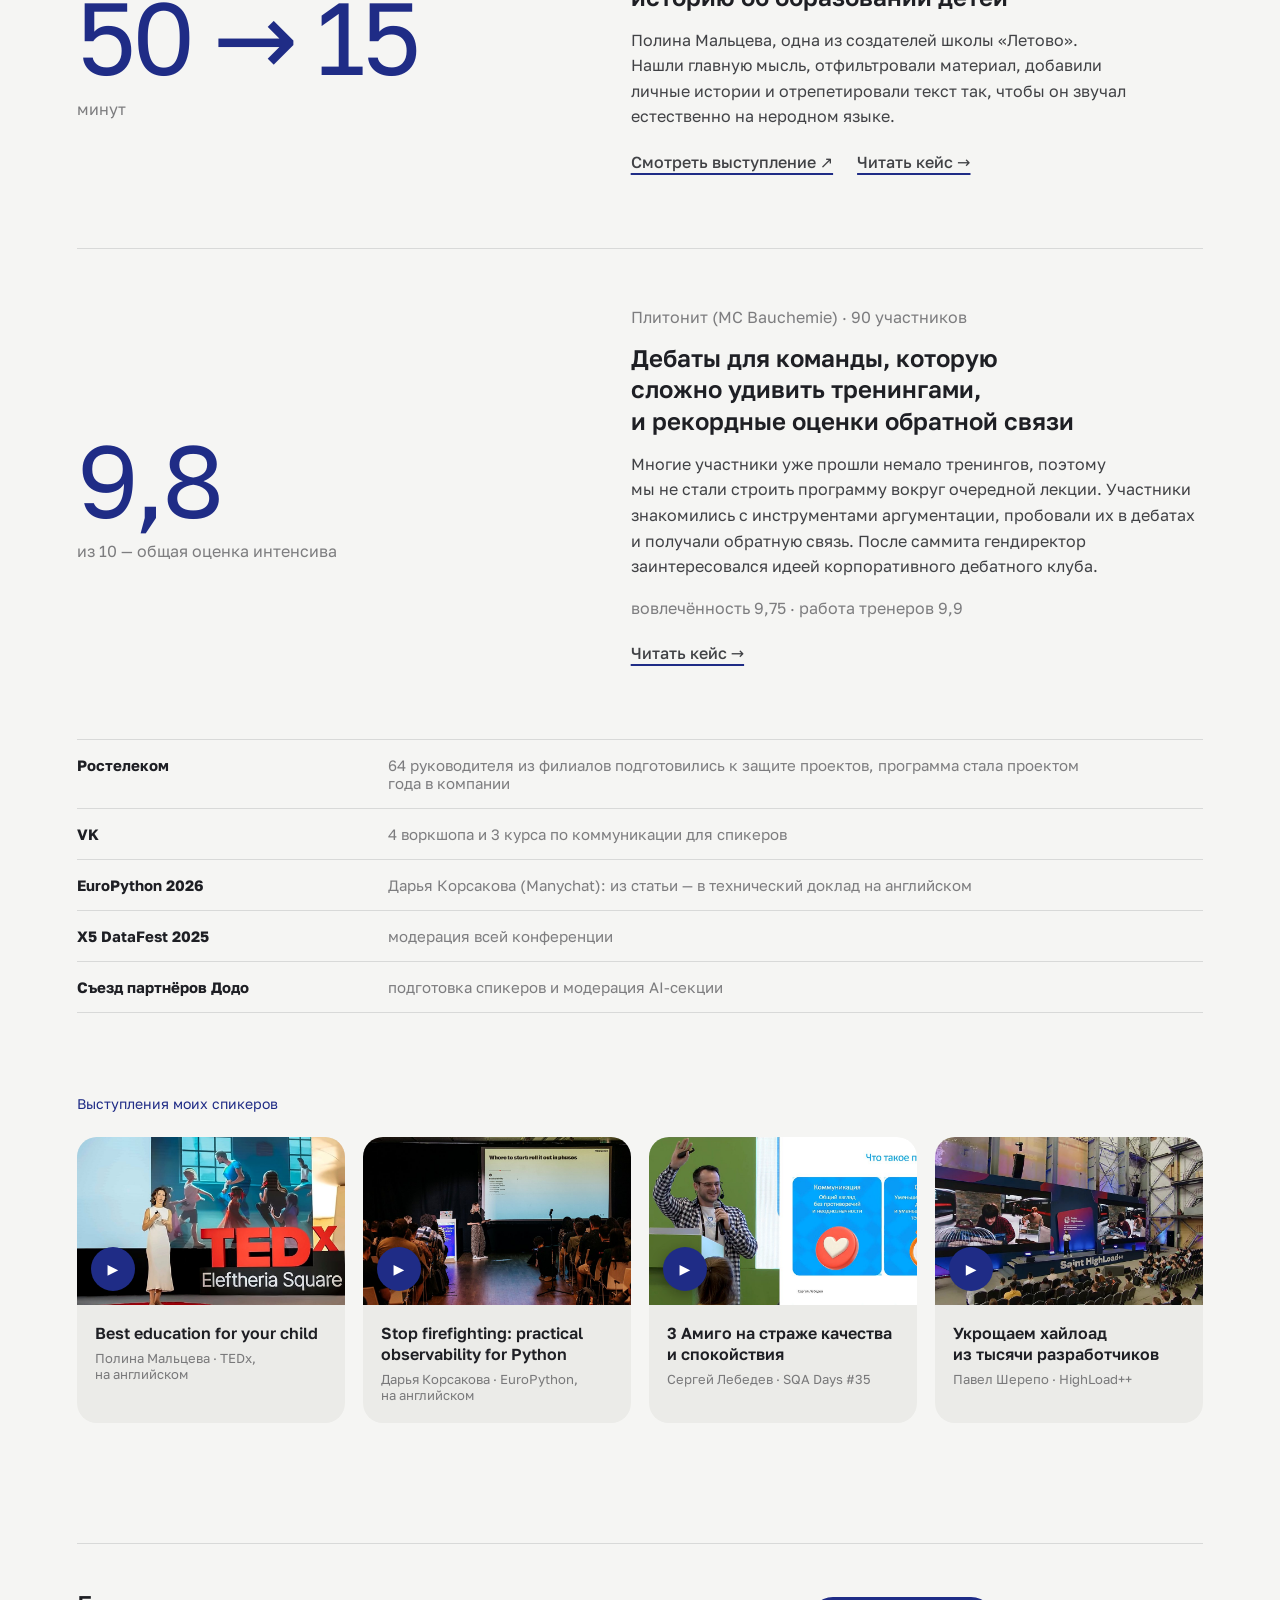
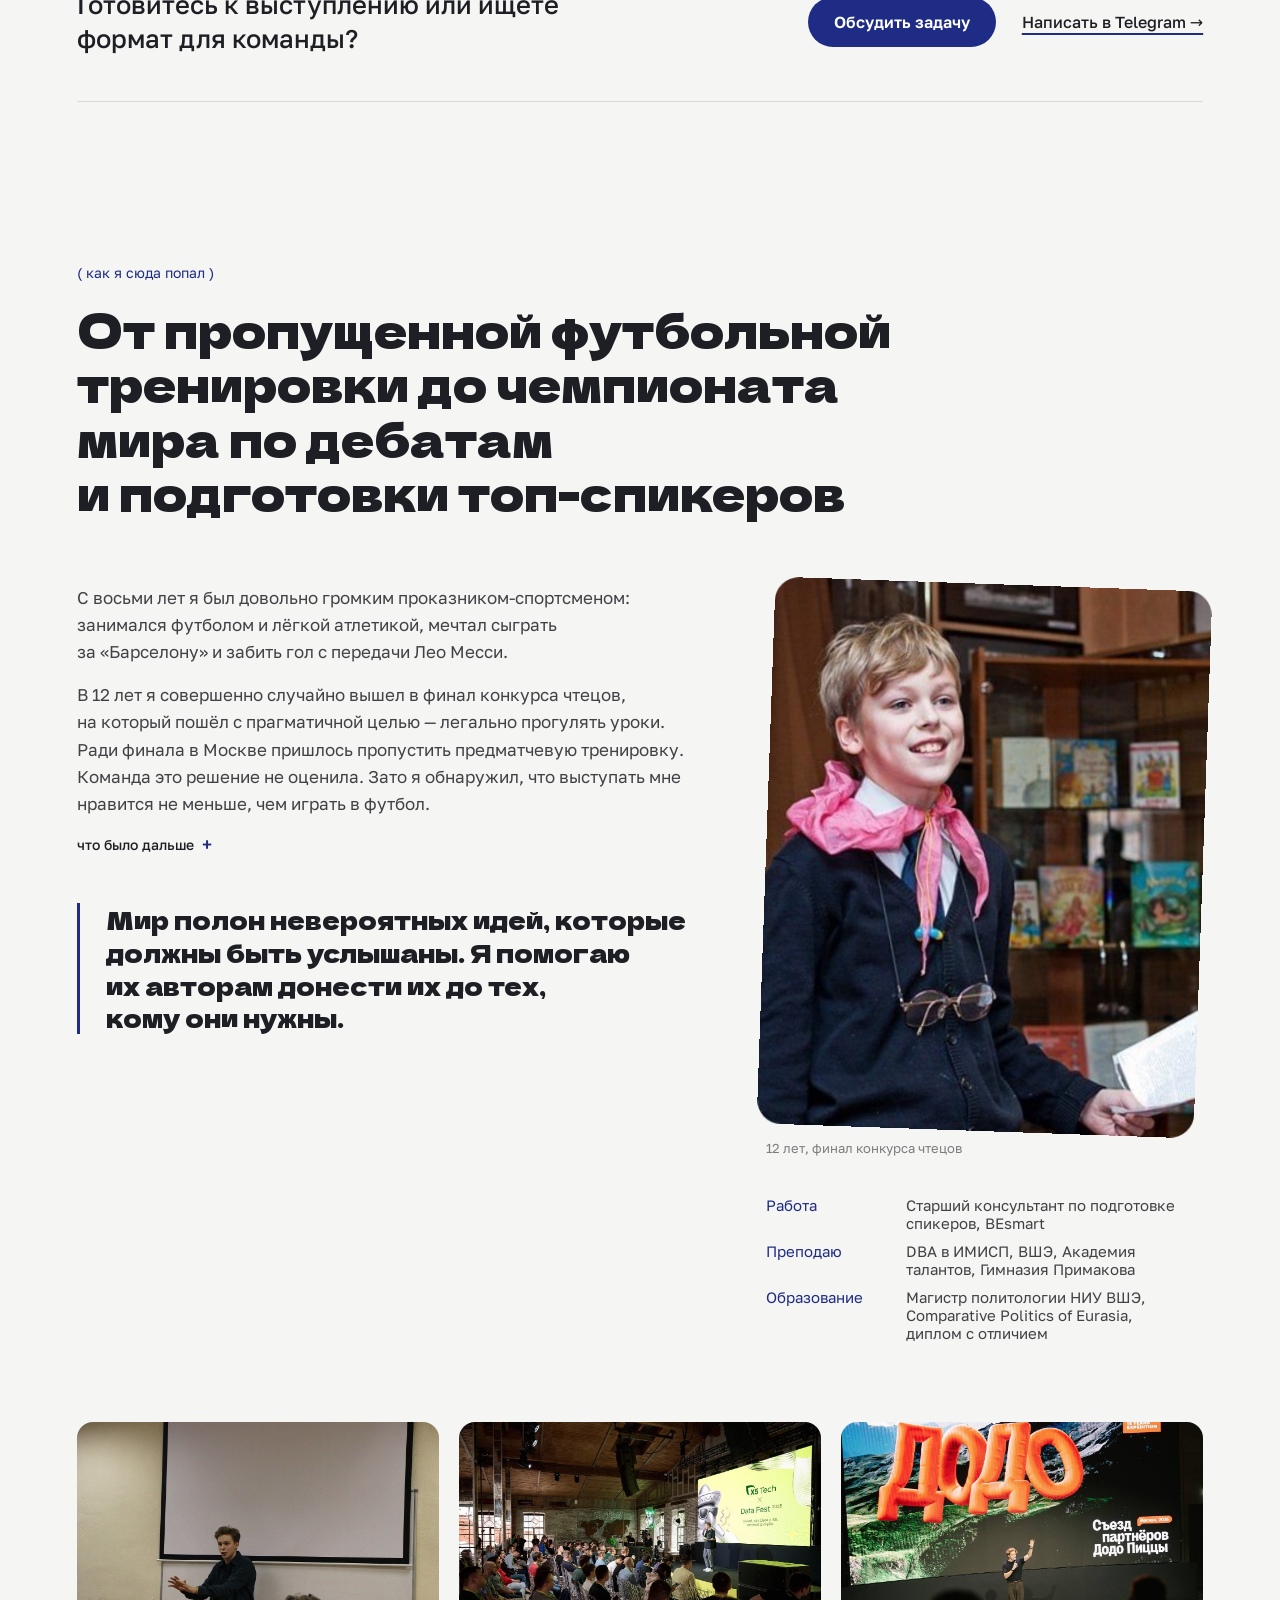
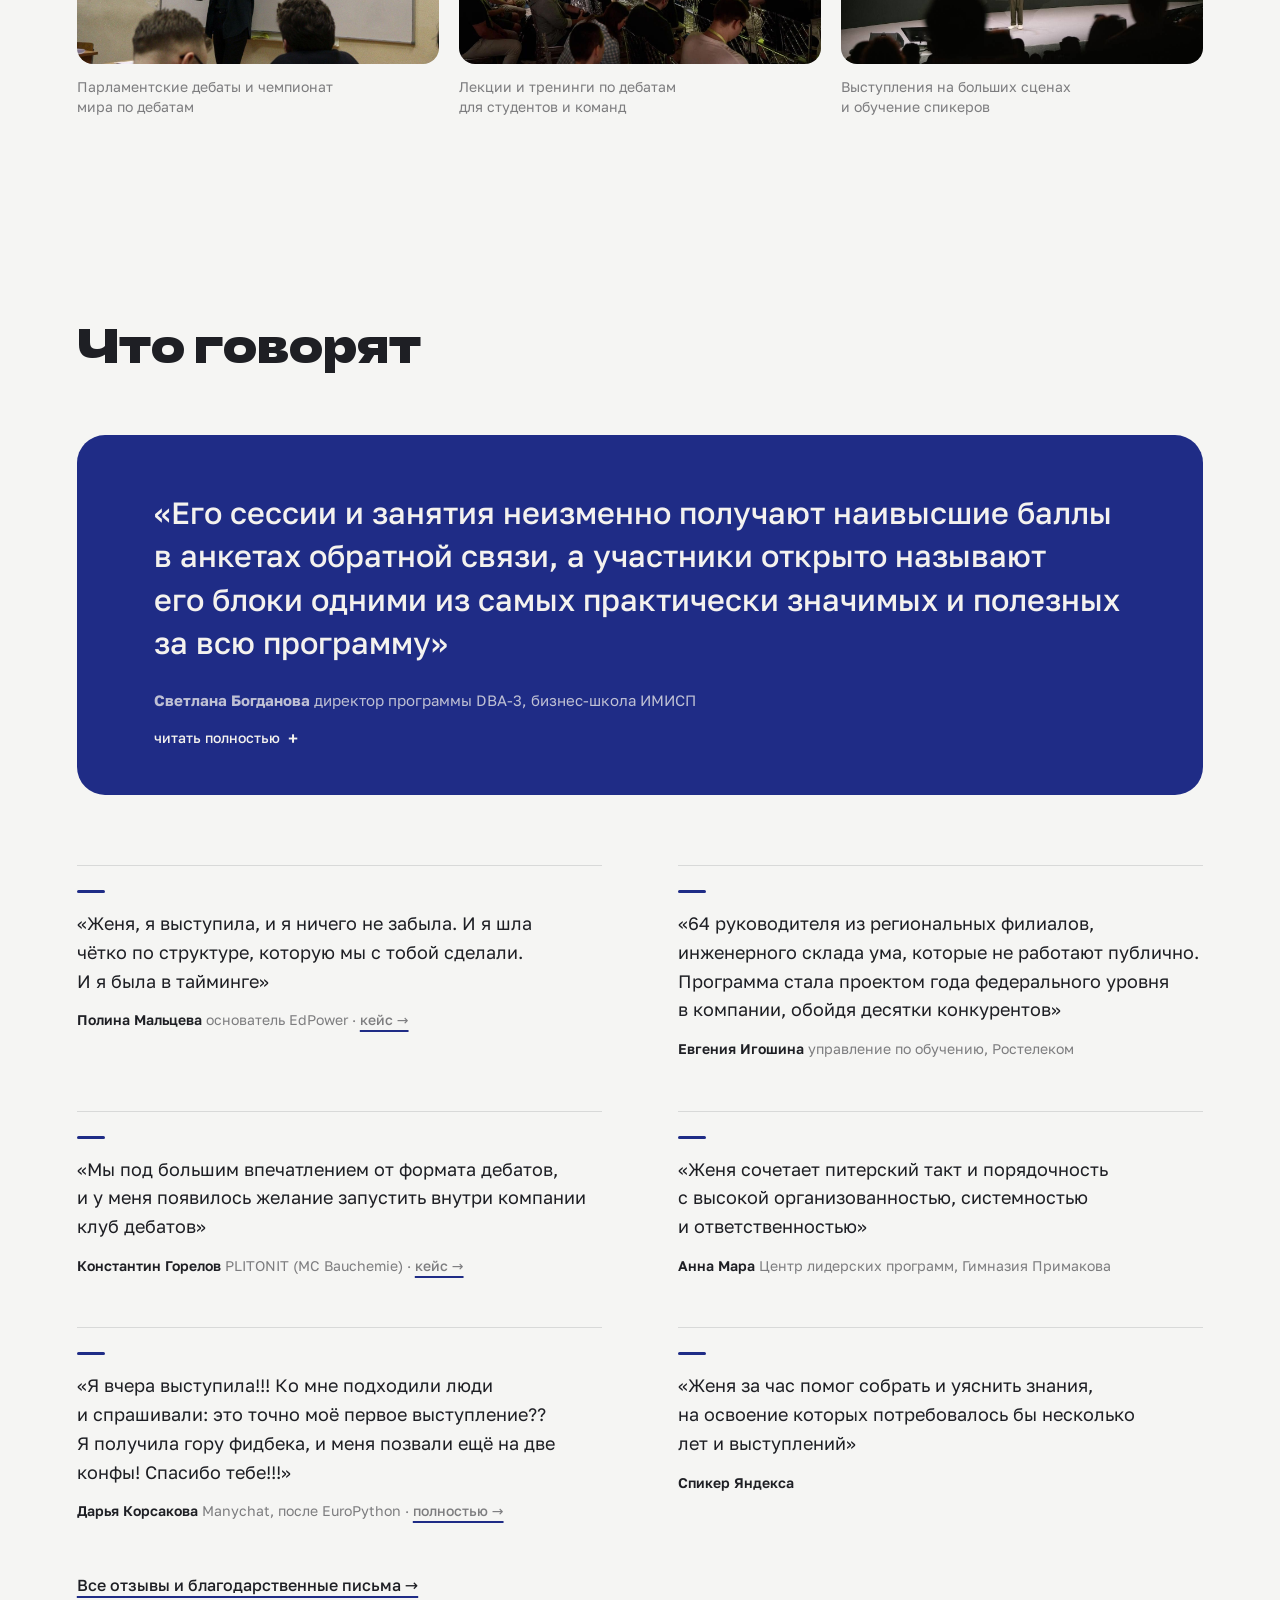
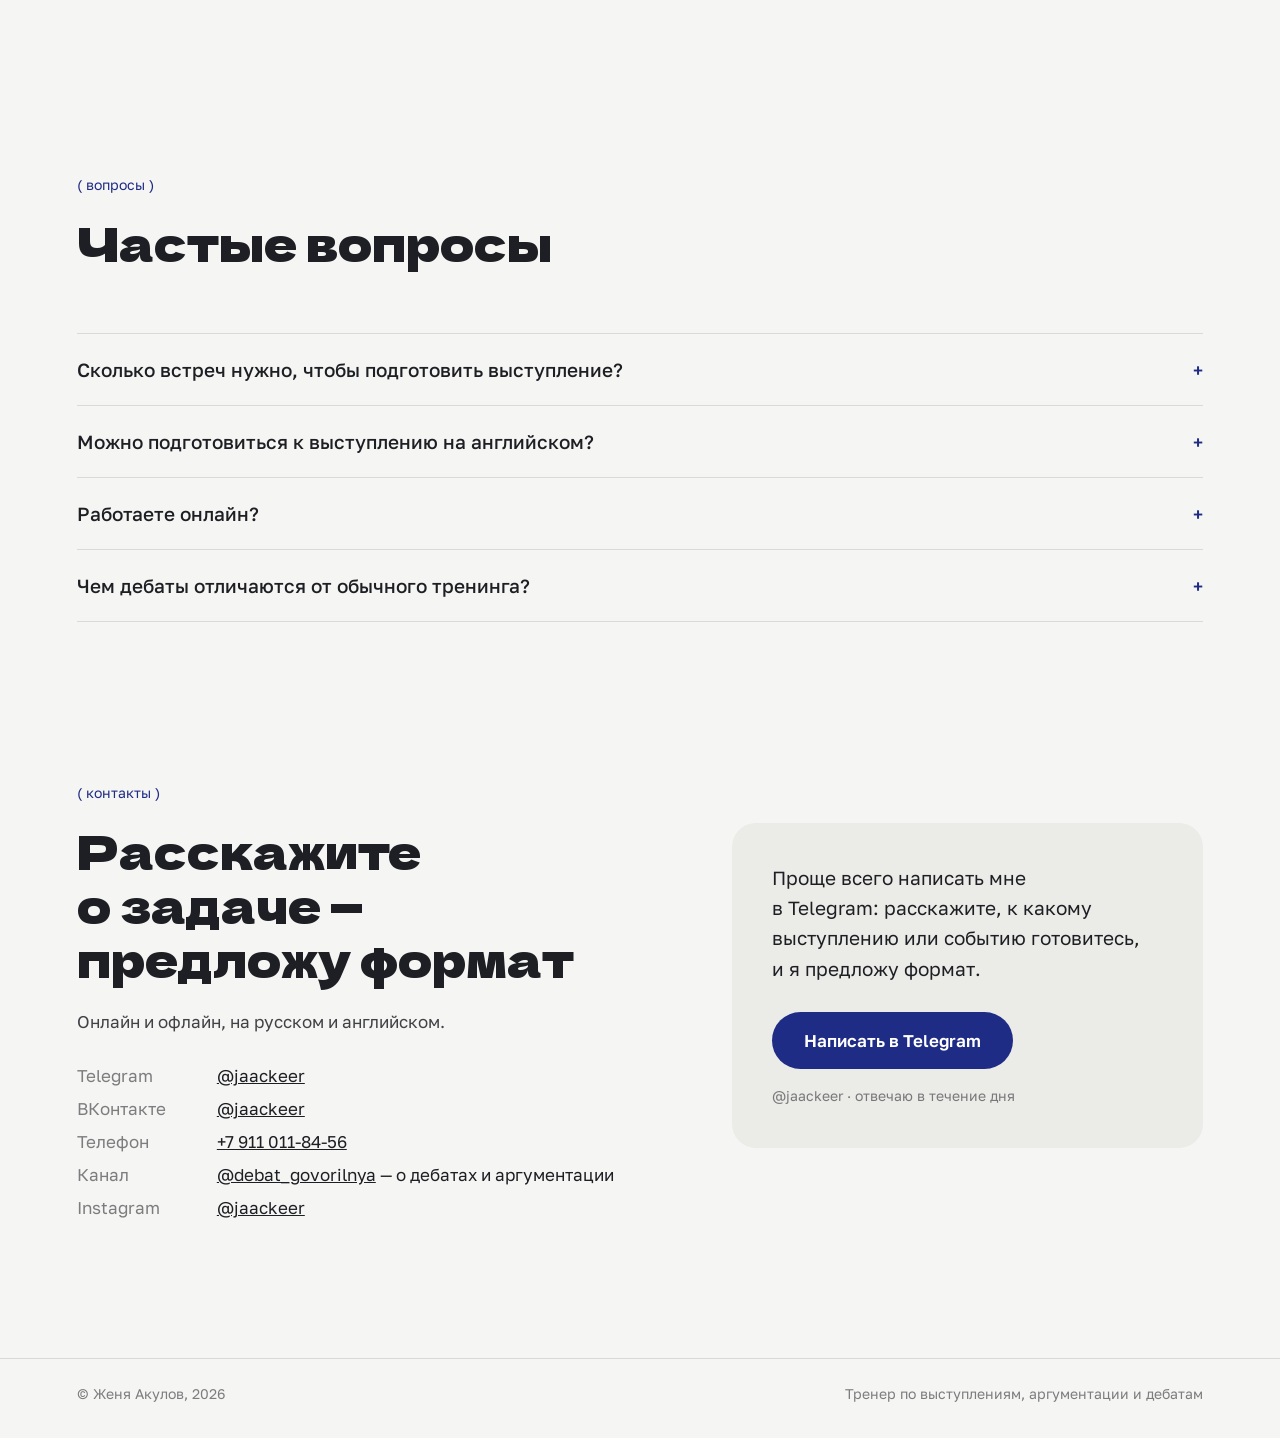
==== commit b930e759: "Add files via upload" ====
--- a/index.html
+++ b/index.html
@@ -285,7 +285,25 @@
 .vth .pl{position:absolute;left:14px;bottom:14px;margin:0!important;box-shadow:0 4px 14px rgba(0,0,0,.3)}
 .site .vc b{margin:6px 18px 0}.site .vc>span:last-child{margin:0 18px 20px}
 @container (max-width:760px){.site .vc{flex:0 0 78%}}
-</style></head><body><div class="page"><div class="site light f-dela"><header class="hero"><nav class="nav"><a class="logo" href="index.html">Женя Акулов</a><span class="links"><a href="#tasks">Задачи</a><a href="#approach">Подход</a><a href="#debates">Дебаты</a><a href="#cases">Кейсы</a><a href="#about">Обо&nbsp;мне</a><a href="#reviews">Отзывы</a></span><button class="theme" type="button" aria-label="Сменить тему" title="Сменить тему"><svg class="ic-sun" viewBox="0 0 24 24" aria-hidden="true"><circle cx="12" cy="12" r="4.2"/><path d="M12 2.5v2.6M12 18.9v2.6M2.5 12h2.6M18.9 12h2.6M5.3 5.3l1.8 1.8M16.9 16.9l1.8 1.8M5.3 18.7l1.8-1.8M16.9 7.1l1.8-1.8"/></svg><svg class="ic-moon" viewBox="0 0 24 24" aria-hidden="true"><path d="M20 14.5A8.5 8.5 0 0 1 9.5 4a8.5 8.5 0 1 0 10.5 10.5z"/></svg></button><a class="btn sm" href="#contact">Обсудить задачу</a></nav>
+/* sticky nav + burger */
+.site{overflow:clip}
+.nav{position:sticky;top:0;z-index:40;background:color-mix(in srgb,var(--bg) 86%,transparent);-webkit-backdrop-filter:blur(14px);backdrop-filter:blur(14px);transition:box-shadow .25s,padding .25s}
+.nav.scrolled{box-shadow:0 1px 0 var(--line);padding-top:14px;padding-bottom:14px}
+section,[id]{scroll-margin-top:84px}
+html{scroll-behavior:smooth}
+.burger{display:none;width:38px;height:38px;border:0;border-radius:50%;background:transparent;box-shadow:inset 0 0 0 1px var(--line);cursor:pointer;flex:none;place-items:center;align-content:center;gap:5px;padding:0}
+.burger span{display:block;width:16px;height:1.8px;background:var(--ink);border-radius:2px;transition:transform .25s}
+.nav.open .burger span:first-child{transform:translateY(3.4px) rotate(45deg)}
+.nav.open .burger span:last-child{transform:translateY(-3.4px) rotate(-45deg)}
+@container (max-width:760px){
+ .burger{display:grid;margin-left:auto}
+ .nav .logo{margin-right:0}
+ .nav .links{display:flex!important;position:absolute;left:0;right:0;top:100%;flex-direction:column;gap:0;padding:6px 20px 18px;background:var(--bg);box-shadow:0 1px 0 var(--line),0 18px 30px rgba(0,0,0,.08);opacity:0;visibility:hidden;transform:translateY(-6px);transition:opacity .2s,transform .2s,visibility .2s}
+ .nav.open .links{opacity:1;visibility:visible;transform:none}
+ .nav .links a{font-size:18px;padding:12px 0;border-bottom:1px solid var(--line);color:var(--ink)}
+ .nav .links a:last-child{border-bottom:0}
+}
+</style></head><body><div class="page"><div class="site light f-dela"><nav class="nav"><a class="logo" href="index.html">Женя Акулов</a><span class="links"><a href="#tasks">Задачи</a><a href="#approach">Подход</a><a href="#debates">Дебаты</a><a href="#cases">Кейсы</a><a href="#about">Обо&nbsp;мне</a><a href="#reviews">Отзывы</a></span><button class="burger" type="button" aria-label="Меню" aria-expanded="false"><span></span><span></span></button><button class="theme" type="button" aria-label="Сменить тему" title="Сменить тему"><svg class="ic-sun" viewBox="0 0 24 24" aria-hidden="true"><circle cx="12" cy="12" r="4.2"/><path d="M12 2.5v2.6M12 18.9v2.6M2.5 12h2.6M18.9 12h2.6M5.3 5.3l1.8 1.8M16.9 16.9l1.8 1.8M5.3 18.7l1.8-1.8M16.9 7.1l1.8-1.8"/></svg><svg class="ic-moon" viewBox="0 0 24 24" aria-hidden="true"><path d="M20 14.5A8.5 8.5 0 0 1 9.5 4a8.5 8.5 0 1 0 10.5 10.5z"/></svg></button><a class="btn sm" href="#contact">Обсудить задачу</a></nav><header class="hero">
 <div class="h"><div><p class="hi">Привет, я&nbsp;Женя&nbsp;—</p>
 <h1>помогаю сложным идеям звучать <span class="strike">умно</span> <span class="acc">ясно</span></h1>
 <p class="lead">Работаю не&nbsp;только с&nbsp;тем, как&nbsp;человек выступает, но&nbsp;и&nbsp;с&nbsp;тем, что&nbsp;он&nbsp;говорит: главная мысль, структура, аргументы и&nbsp;история. Готовлю спикеров к&nbsp;конференциям, обучаю команды и&nbsp;веду мероприятия&nbsp;— на&nbsp;русском и&nbsp;английском.</p>
@@ -361,4 +379,5 @@
 }
 })();
 (function(){var m=matchMedia('(max-width:760px)');function f(){document.querySelectorAll('.more-m').forEach(function(d){d.open=!m.matches})}f();m.addEventListener&&m.addEventListener('change',f)})();
+(function(){document.querySelectorAll('.nav').forEach(function(n){var b=n.querySelector('.burger');if(b)b.onclick=function(){var o=n.classList.toggle('open');b.setAttribute('aria-expanded',o)};n.querySelectorAll('.links a').forEach(function(a){a.addEventListener('click',function(){n.classList.remove('open');b&&b.setAttribute('aria-expanded','false')})});function s(){n.classList.toggle('scrolled',window.scrollY>10)}window.addEventListener('scroll',s,{passive:true});s()});document.addEventListener('click',function(e){document.querySelectorAll('.nav.open').forEach(function(n){if(!n.contains(e.target))n.classList.remove('open')})})})();
 </script></body></html>
